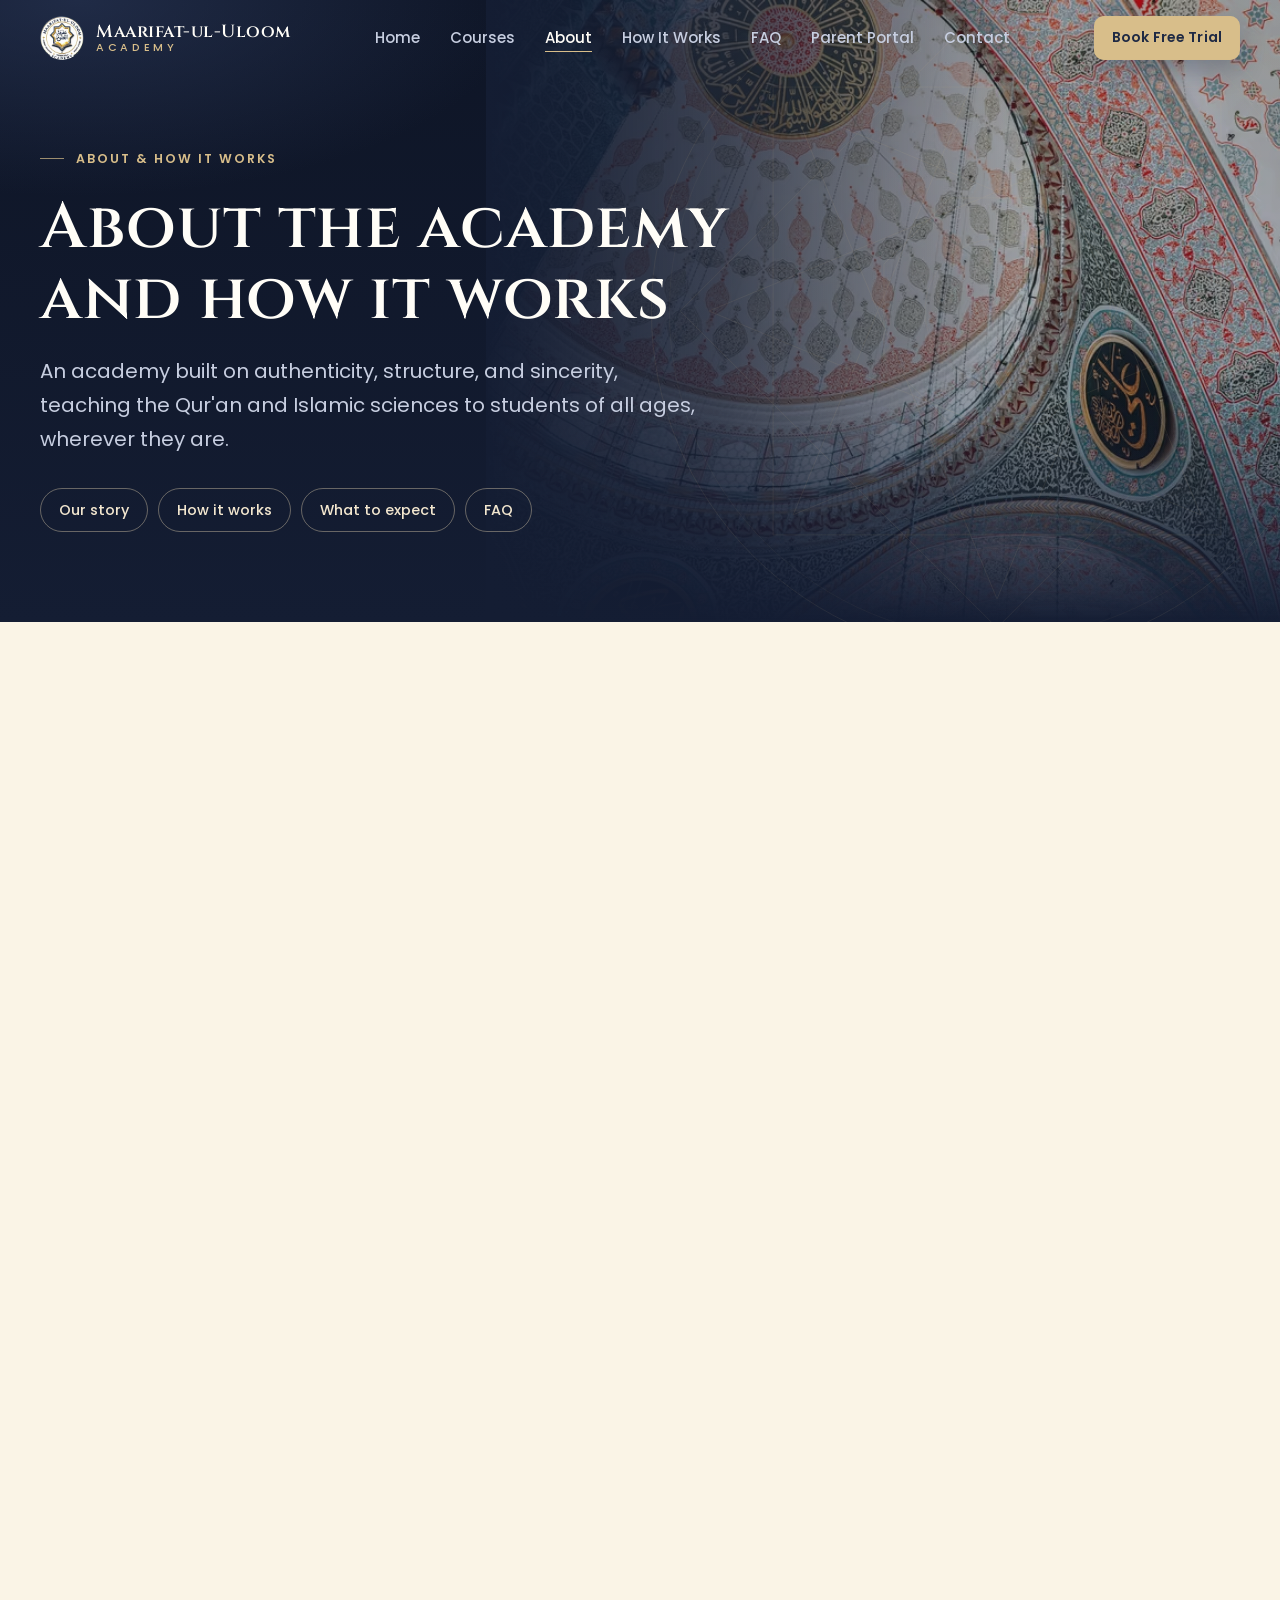
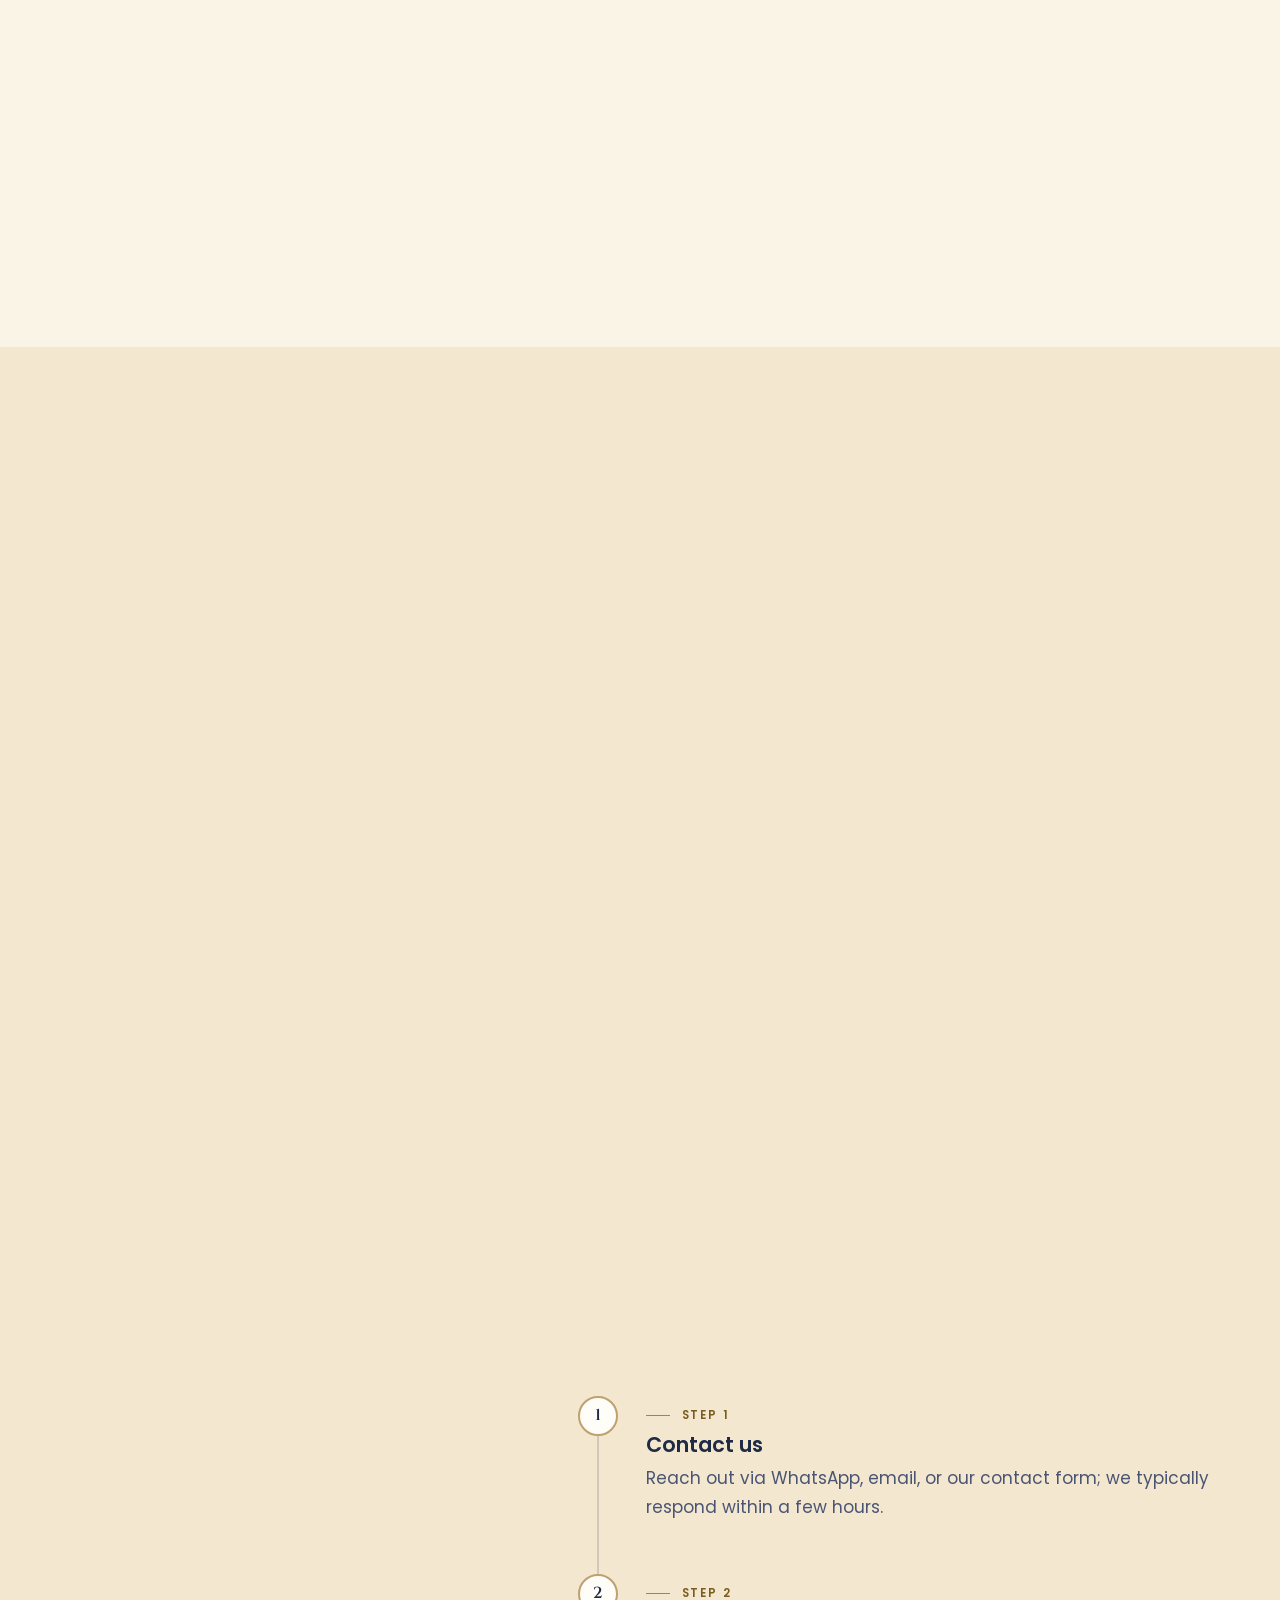
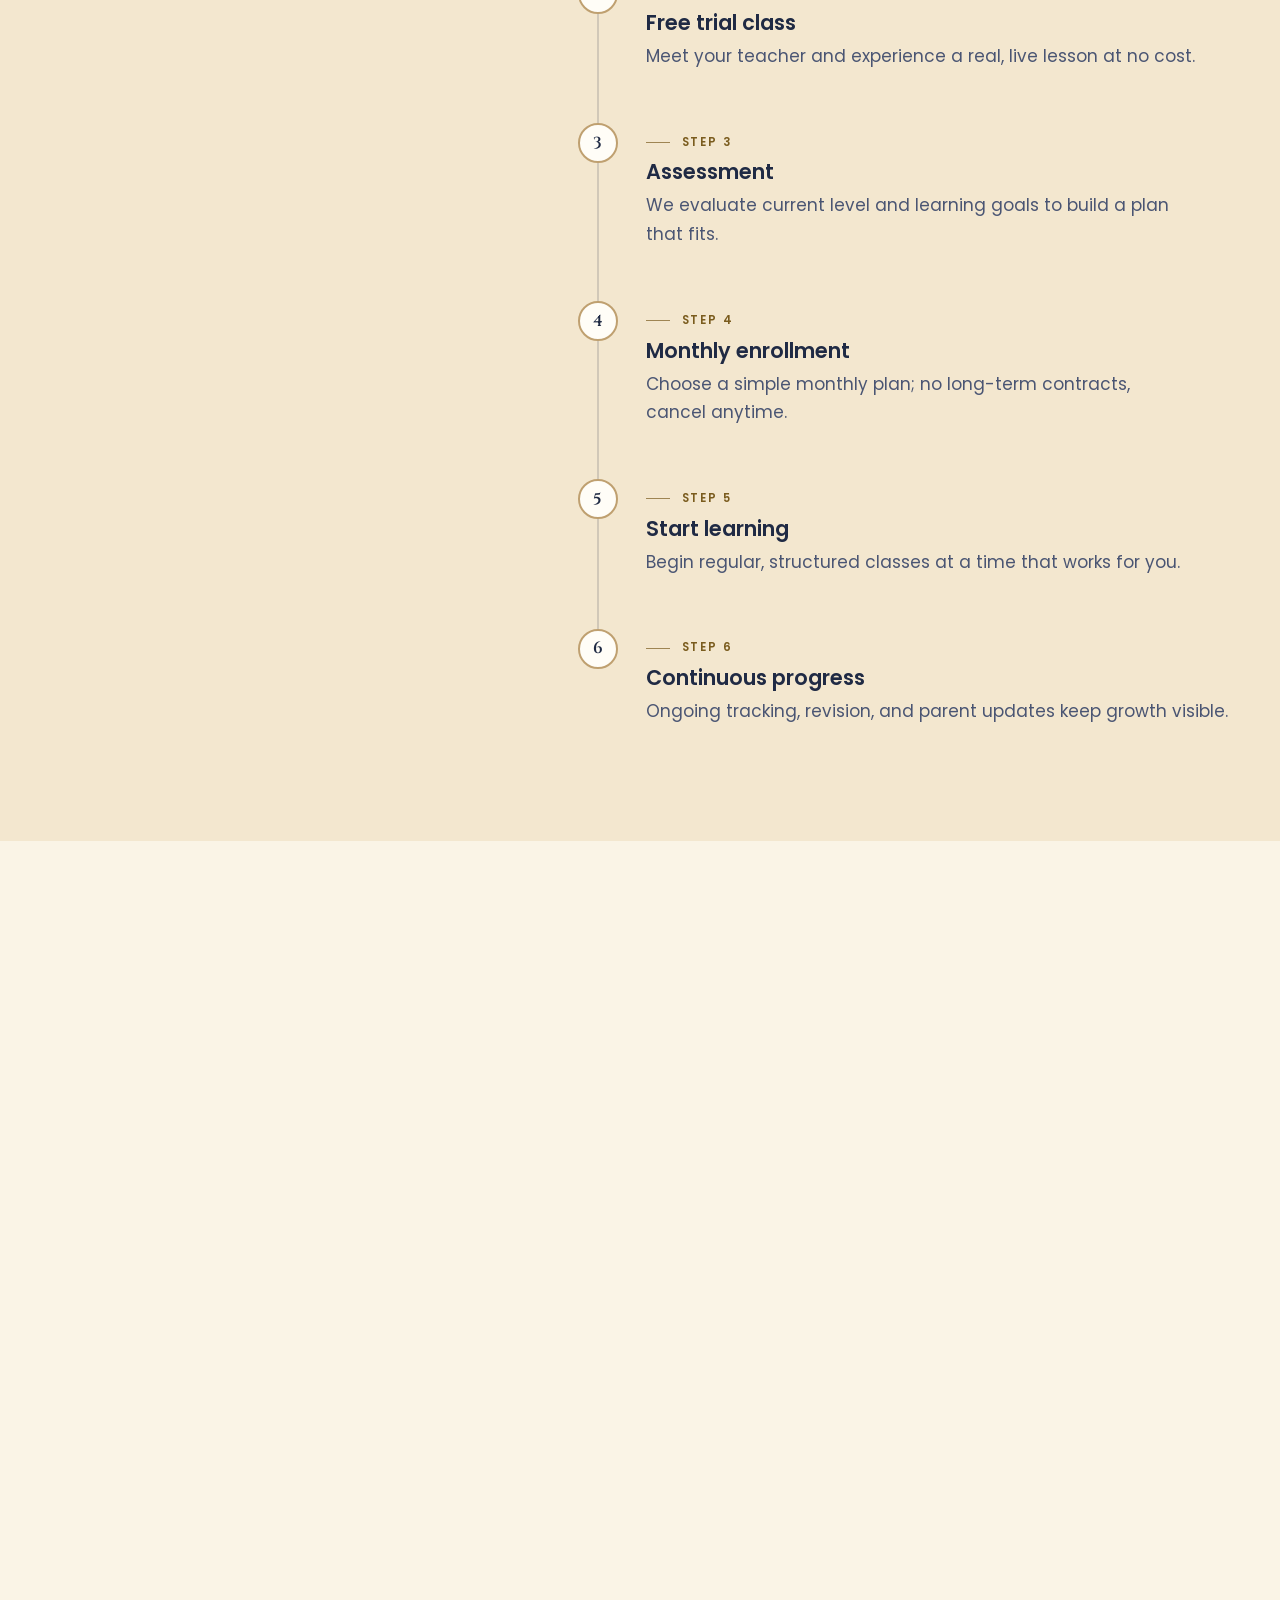
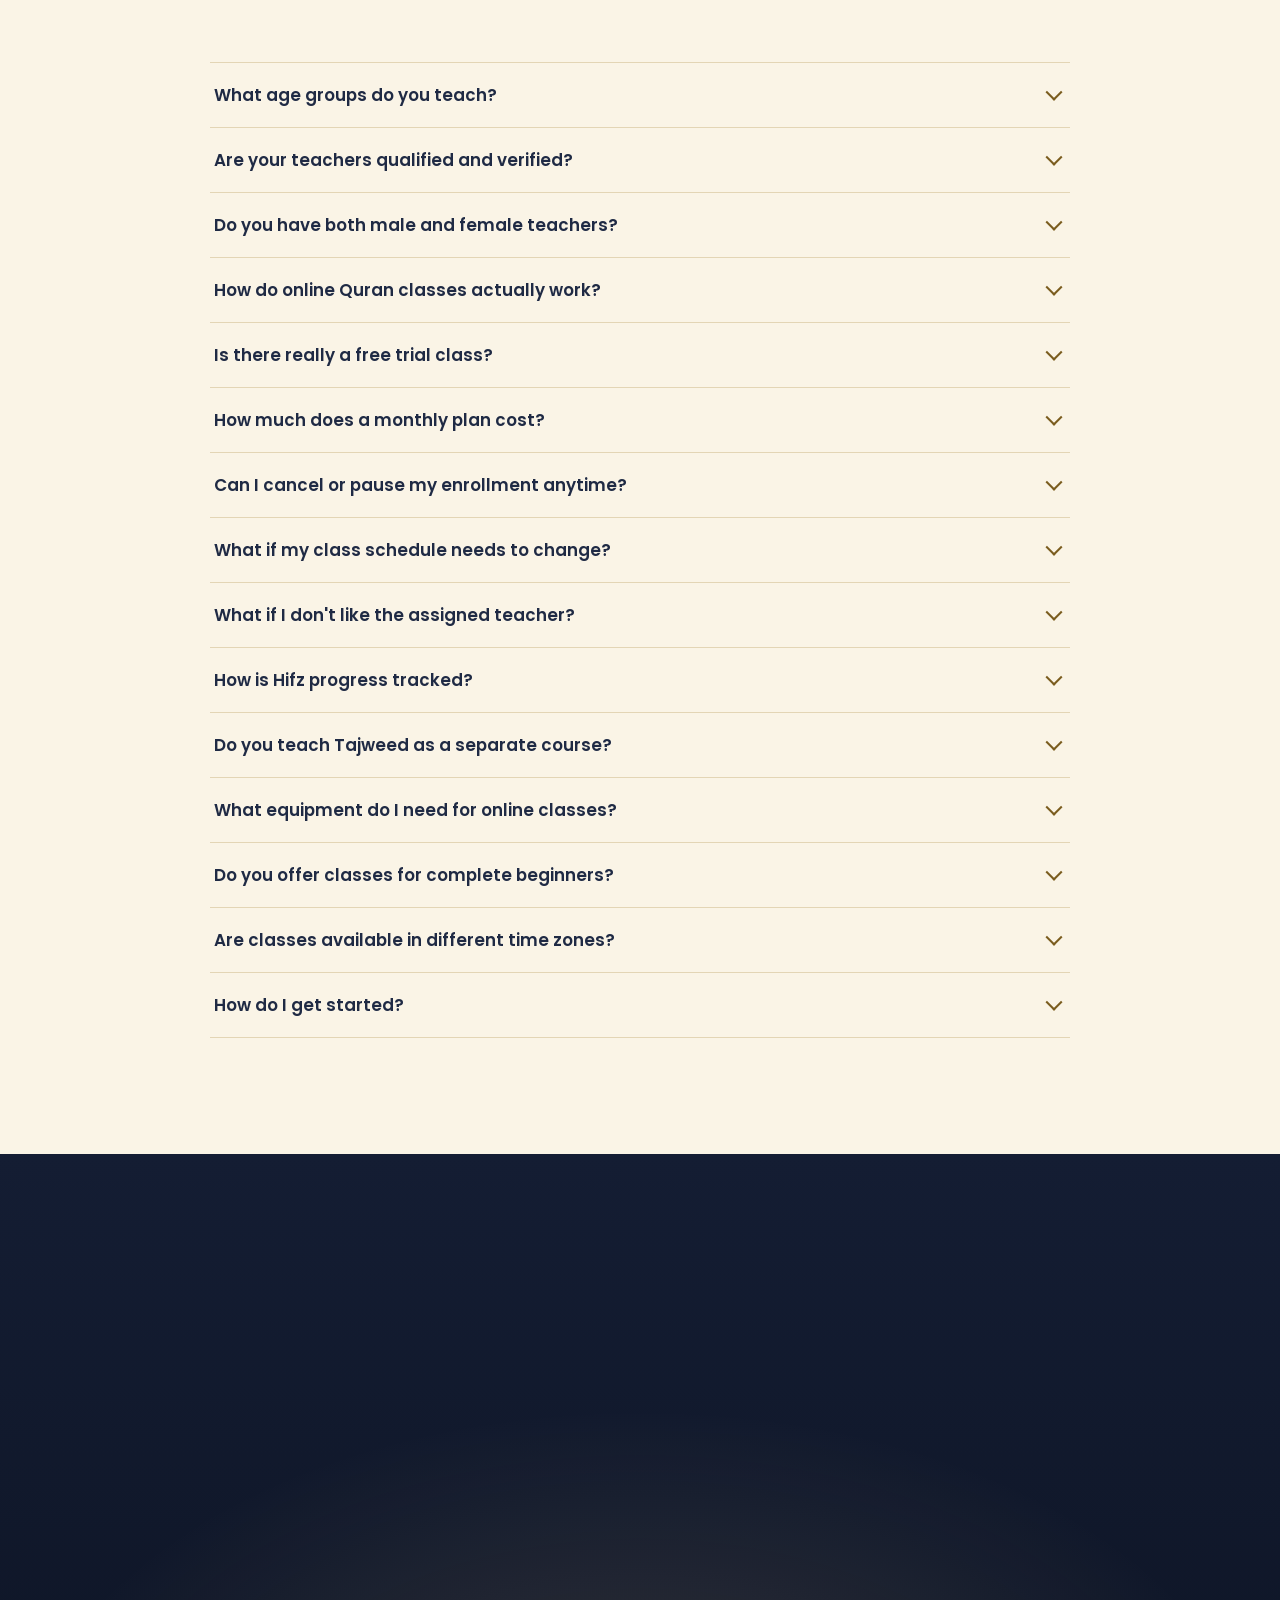
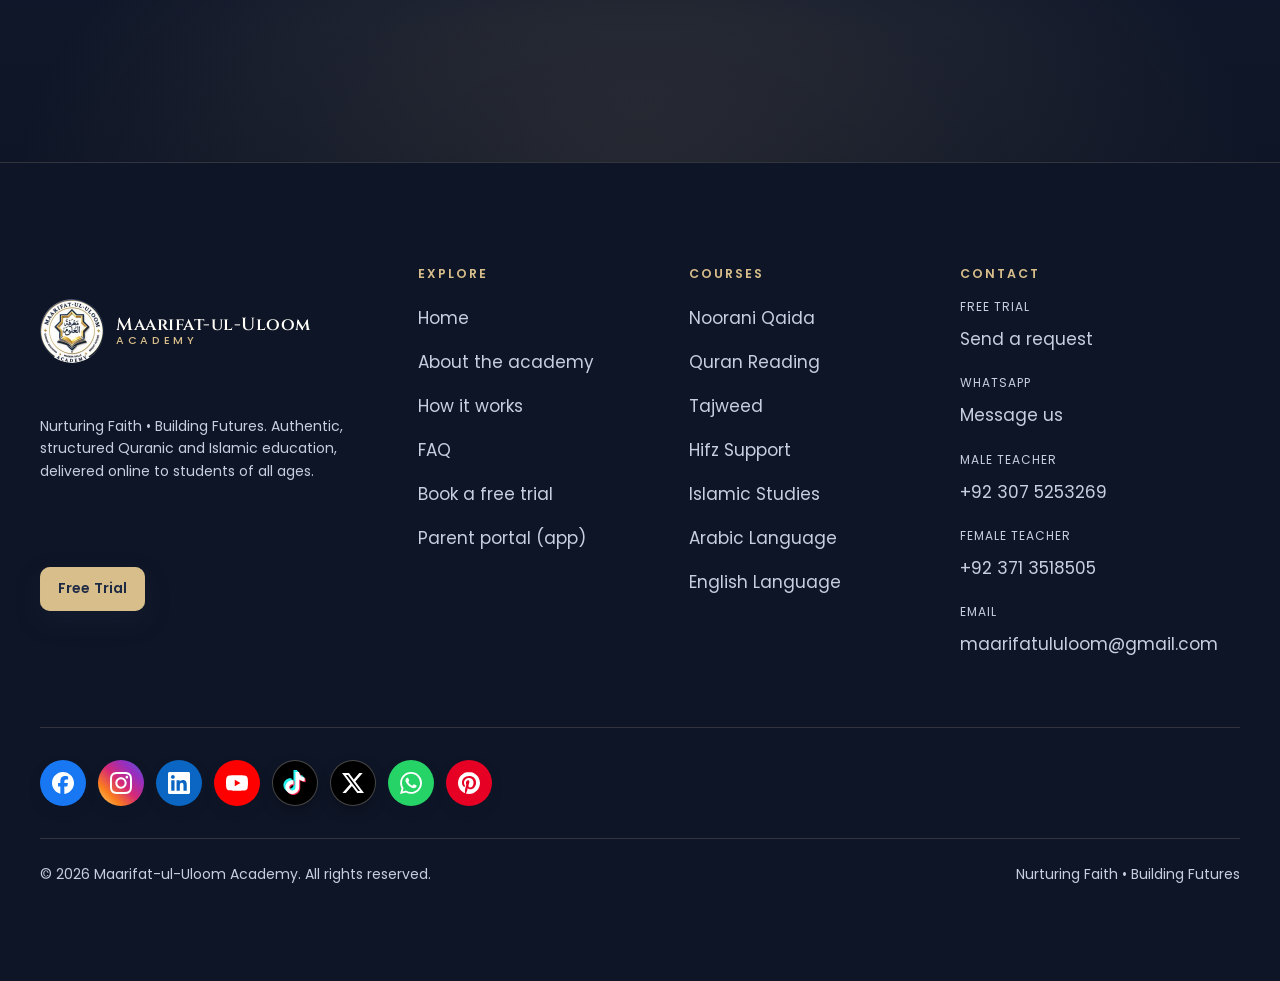
==== about.html @ 1d43006f "Add files via upload" ====
<!DOCTYPE html>
<html lang="en">
<head>
<meta charset="utf-8">
<meta name="viewport" content="width=device-width, initial-scale=1">
<title>About &amp; How It Works | Maarifat-ul-Uloom Academy</title>
<meta name="description" content="Our story, how online classes work at Maarifat-ul-Uloom Academy, the steps from free trial to regular lessons, and answers to common questions.">
<meta name="theme-color" content="#141D33">
<link rel="icon" href="assets/img/brand/favicon-32.png" type="image/png" sizes="32x32">
<link rel="apple-touch-icon" href="assets/img/brand/apple-touch-icon.png">

<meta property="og:type" content="website">
<meta property="og:site_name" content="Maarifat-ul-Uloom Academy">
<meta property="og:title" content="About &amp; How It Works | Maarifat-ul-Uloom Academy">
<meta property="og:description" content="Our story, how online classes work at Maarifat-ul-Uloom Academy, the steps from free trial to regular lessons, and answers to common questions.">
<meta name="twitter:card" content="summary_large_image">
<!-- SEO:START (domain not set. Run: python3 _setup/set-domain.py https://YOUR-DOMAIN  -> fills canonical, og:url, og:image, twitter:image, sitemap.xml, robots.txt. See SEO-SETUP.md) -->
<!-- SEO:END -->

<script>
/* Progressive enhancement: reveal/animation styles are scoped to .js.
   If the page script has not initialised within 3s the class is removed so nothing stays hidden. */
document.documentElement.classList.add('js');
setTimeout(function () {
  var r = document.documentElement;
  if (!r.classList.contains('js-ready')) r.classList.remove('js');
}, 3000);
</script>

<link rel="preload" href="assets/fonts/cinzel-latin-600-normal.woff2" as="font" type="font/woff2" crossorigin>
<link rel="preload" href="assets/fonts/poppins-latin-400-normal.woff2" as="font" type="font/woff2" crossorigin>

<link rel="stylesheet" href="assets/css/tokens.css?v=20260929c">
<link rel="stylesheet" href="assets/css/home.css?v=20260929c">
<link rel="stylesheet" href="assets/css/pages.css?v=20260929c">
</head>
<body>
<svg width="0" height="0" style="position:absolute" aria-hidden="true" focusable="false"><defs><symbol id="rosette" viewBox="-100 -100 200 200" fill="none" stroke="currentColor" stroke-linejoin="round"><circle r="96" vector-effect="non-scaling-stroke"/><circle r="91" vector-effect="non-scaling-stroke" opacity=".55"/><polygon points="0.0,-88.0 88.0,0.0 0.0,88.0 -88.0,0.0" vector-effect="non-scaling-stroke"/><polygon points="62.2,-62.2 62.2,62.2 -62.2,62.2 -62.2,-62.2" vector-effect="non-scaling-stroke"/><polygon points="0.0,-80.0 56.6,56.6 -80.0,0.0 56.6,-56.6 0.0,80.0 -56.6,-56.6 80.0,0.0 -56.6,56.6" vector-effect="non-scaling-stroke"/><polygon points="13.0,-31.4 31.4,-13.0 31.4,13.0 13.0,31.4 -13.0,31.4 -31.4,13.0 -31.4,-13.0 -13.0,-31.4" vector-effect="non-scaling-stroke"/><circle r="20" vector-effect="non-scaling-stroke" opacity=".7"/></symbol><symbol id="i-arrow" viewBox="0 0 24 24" fill="none" stroke="currentColor" stroke-width="2" stroke-linecap="round" stroke-linejoin="round"><path d="M5 12h14M13 6l6 6-6 6"/></symbol><symbol id="i-check" viewBox="0 0 24 24" fill="none" stroke="currentColor" stroke-width="2" stroke-linecap="round" stroke-linejoin="round"><path d="M5 12.5l4.5 4.5L19 7.5"/></symbol><symbol id="i-menu" viewBox="0 0 24 24" fill="none" stroke="currentColor" stroke-width="2" stroke-linecap="round" stroke-linejoin="round"><path d="M3 7h18M3 12h18M3 17h18"/></symbol><symbol id="i-close" viewBox="0 0 24 24" fill="none" stroke="currentColor" stroke-width="2" stroke-linecap="round" stroke-linejoin="round"><path d="M6 6l12 12M18 6L6 18"/></symbol><symbol id="i-prev" viewBox="0 0 24 24" fill="none" stroke="currentColor" stroke-width="2" stroke-linecap="round" stroke-linejoin="round"><path d="M15 18l-6-6 6-6"/></symbol><symbol id="i-next" viewBox="0 0 24 24" fill="none" stroke="currentColor" stroke-width="2" stroke-linecap="round" stroke-linejoin="round"><path d="M9 18l6-6-6-6"/></symbol><symbol id="i-pause" viewBox="0 0 24 24" fill="none" stroke="currentColor" stroke-width="2" stroke-linecap="round" stroke-linejoin="round"><path d="M9 5v14M15 5v14"/></symbol><symbol id="i-play" viewBox="0 0 24 24" fill="none" stroke="currentColor" stroke-width="2" stroke-linecap="round" stroke-linejoin="round"><path d="M7 5l12 7-12 7z"/></symbol><symbol id="i-whatsapp" viewBox="0 0 24 24" fill="currentColor"><path d="M17.472 14.382c-.297-.149-1.758-.867-2.03-.967-.273-.099-.471-.148-.67.15-.197.297-.767.966-.94 1.164-.173.199-.347.223-.644.075-.297-.15-1.255-.463-2.39-1.475-.883-.788-1.48-1.761-1.653-2.059-.173-.297-.018-.458.13-.606.134-.133.298-.347.446-.52.149-.174.198-.298.298-.497.099-.198.05-.371-.025-.52-.075-.149-.669-1.612-.916-2.207-.242-.579-.487-.5-.669-.51-.173-.008-.371-.01-.57-.01-.198 0-.52.074-.792.372-.272.297-1.04 1.016-1.04 2.479 0 1.462 1.065 2.875 1.213 3.074.149.198 2.096 3.2 5.077 4.487.709.306 1.262.489 1.694.625.712.227 1.36.195 1.871.118.571-.085 1.758-.719 2.006-1.413.248-.694.248-1.289.173-1.413-.074-.124-.272-.198-.57-.347m-5.421 7.403h-.004a9.87 9.87 0 01-5.031-1.378l-.361-.214-3.741.982.998-3.648-.235-.374a9.86 9.86 0 01-1.51-5.26c.001-5.45 4.436-9.884 9.888-9.884 2.64 0 5.122 1.03 6.988 2.898a9.825 9.825 0 012.893 6.994c-.003 5.45-4.437 9.884-9.885 9.884m8.413-18.297A11.815 11.815 0 0012.05 0C5.495 0 .16 5.335.157 11.892c0 2.096.547 4.142 1.588 5.945L.057 24l6.305-1.654a11.882 11.882 0 005.683 1.448h.005c6.554 0 11.89-5.335 11.893-11.893a11.821 11.821 0 00-3.48-8.413Z"/></symbol></defs></svg>

<a class="skip-link" href="#main">Skip to main content</a>

<!-- ============================================================
     01 · NAVIGATION
     ============================================================ -->
<header class="site-header theme-dark" data-header>
  <div class="container header__inner">
    <a class="brand" href="/" aria-label="Maarifat-ul-Uloom Academy, home">
      <img class="logo-img cms-logo" src="assets/img/brand/logo-light-128.webp" srcset="assets/img/brand/logo-light-128.webp 128w, assets/img/brand/logo-light-256.webp 256w" sizes="44px" width="44" height="44" alt="">
      <span class="brand__text">
        <span class="brand__name">Maarifat-ul-Uloom</span>
        <span class="brand__sub">Academy</span>
      </span>
    </a>

    <nav class="nav" aria-label="Primary">
      <ul>
        <li><a href="/">Home</a></li>
        <li><a href="courses">Courses</a></li>
        <li><a href="about" aria-current="page">About</a></li>
        <li><a href="about#how-it-works">How It Works</a></li>
        <li><a href="about#faq">FAQ</a></li>
        <li><a href="portal">Parent Portal</a></li>
        <li><a href="contact">Contact</a></li>
      </ul>
    </nav>

    <div class="header__actions">
      <a class="btn btn--primary btn--sm header__cta" href="contact"><span>Book Free Trial</span></a>
      <button class="nav-toggle" type="button" aria-expanded="false" aria-controls="mobile-menu" data-nav-toggle>
        <span class="sr-only" data-nav-toggle-label>Open menu</span>
        <svg class="i-open" width="22" height="22" aria-hidden="true" focusable="false"><use href="#i-menu"/></svg>
        <svg class="i-close" width="22" height="22" aria-hidden="true" focusable="false"><use href="#i-close"/></svg>
      </button>
    </div>
  </div>
</header>

<div class="mobile-menu theme-dark" id="mobile-menu" role="region" aria-label="Site menu" data-mobile-menu hidden>
  <div class="mobile-menu__inner">
    <nav aria-label="Mobile">
      <ul>
        <li><a href="/">Home</a></li>
        <li><a href="courses">Courses</a></li>
        <li><a href="about" aria-current="page">About</a></li>
        <li><a href="about#how-it-works">How It Works</a></li>
        <li><a href="about#faq">FAQ</a></li>
        <li><a href="portal">Parent Portal</a></li>
        <li><a href="contact">Contact</a></li>
      </ul>
    </nav>
    <div class="mobile-menu__cta">
      <a class="btn btn--primary btn--lg" href="contact">Book Free Trial <svg aria-hidden="true" focusable="false"><use href="#i-arrow"/></svg></a>
      <a class="btn btn--whatsapp btn--lg" href="https://wa.me/923075253269" data-contact-href="whatsappMale" data-wa-choose target="_blank" rel="noopener"><svg aria-hidden="true" focusable="false"><use href="#i-whatsapp"/></svg> WhatsApp us</a>
    </div>
  </div>
</div>


<main id="main" tabindex="-1">
<section class="page-hero page-hero--photo theme-dark" data-sp aria-labelledby="page-title">
  <div class="page-hero__photo" aria-hidden="true"><picture><source type="image/avif" sizes="(min-width: 1024px) 60vw, 100vw" srcset="assets/img/courses/hero-about-900.avif 900w, assets/img/courses/hero-about-1400.avif 1400w, assets/img/courses/hero-about-2000.avif 2000w"><source type="image/webp" sizes="(min-width: 1024px) 60vw, 100vw" srcset="assets/img/courses/hero-about-900.webp 900w, assets/img/courses/hero-about-1400.webp 1400w, assets/img/courses/hero-about-2000.webp 2000w"><img src="assets/img/courses/hero-about-1400.webp" width="1400" height="875" fetchpriority="high" decoding="async" alt=""></picture></div>
  <div class="page-hero__geo" aria-hidden="true"><svg viewBox="0 0 200 200" stroke-width="1" color="#D8BE8A" aria-hidden="true" focusable="false"><use href="#rosette"/></svg></div>
  <div class="container page-hero__inner">
    <p class="label">About &amp; how it works</p>
    <h1 id="page-title">About the academy and how it works</h1>
    <p class="lead">An academy built on authenticity, structure, and sincerity, teaching the Qur'an and Islamic sciences to students of all ages, wherever they are.</p>
    <nav class="jump" aria-label="On this page">
      <a href="#about-story">Our story</a><a href="#how-it-works">How it works</a><a href="#expect">What to expect</a><a href="#faq">FAQ</a>
    </nav>
  </div>
</section>

<!-- A · STORY -->
<section class="section" id="about-story" aria-labelledby="story-title">
  <div class="container story">
    <div class="story__art reveal">
      <figure class="story__frame reveal--mask">
        <picture>
        <source type="image/avif" sizes="(min-width: 900px) 420px, min(86vw, 420px)" srcset="assets/img/visual/why-study-480.avif 480w, assets/img/visual/why-study-800.avif 800w, assets/img/visual/why-study-1000.avif 1000w">
        <source type="image/webp" sizes="(min-width: 900px) 420px, min(86vw, 420px)" srcset="assets/img/visual/why-study-480.webp 480w, assets/img/visual/why-study-800.webp 800w, assets/img/visual/why-study-1000.webp 1000w">
        <img src="assets/img/visual/why-study-800.webp" width="800" height="1000" loading="lazy" decoding="async" alt="An open Qur&#x27;an showing two pages of Arabic text, softly lit on dark cloth">
      </picture>
      </figure>
    </div>
    <div class="story__body">
      <header class="section-head reveal" style="margin-bottom:24px">
        <p class="label">Our story</p>
        <h2 id="story-title">An academy built around trust, structure and sincerity</h2>
      </header>
      <blockquote class="story__quote reveal" style="--i:1"><p data-sync="about.founding">Maarifat-ul-Uloom Academy was founded on a simple belief: that every Muslim, regardless of age or location, deserves access to authentic, well-taught Quranic education, delivered with warmth, structure, and sincerity.</p></blockquote>
      <div class="mv reveal" style="--i:2">
        <div><h3>Mission</h3><p data-sync="about.mission">To provide authentic, structured Quranic and Islamic education to students of all ages, delivered online with the same care and accountability as an in-person madrasah.</p></div>
        <div><h3>Vision</h3><p data-sync="about.vision">To become the world's most trusted online academy for Quranic learning, and, in time, a bridge between timeless Islamic knowledge and modern skills.</p></div>
      </div>
    </div>
  </div>
</section>

<!-- B · TEACHING PHILOSOPHY (the four core values, unchanged) -->
<section class="section section--tight" style="padding-top:0" aria-labelledby="values-title">
  <div class="container">
    <header class="section-head reveal">
      <p class="label">Our approach</p>
      <h2 id="values-title">What guides our teaching</h2>
    </header>
    <ol class="principles">
      <li class="reveal"><h3>Authenticity in teaching</h3></li>
      <li class="reveal" style="--i:1"><h3>Sincerity in intention</h3></li>
      <li class="reveal" style="--i:2"><h3>Respect for every learner's pace</h3></li>
      <li class="reveal" style="--i:3"><h3>Accountability to parents and students alike</h3></li>
    </ol>
  </div>
</section>

<!-- C · WHAT MAKES THE EXPERIENCE DIFFERENT -->
<section class="section" style="background:var(--bg-alt)" aria-labelledby="diff-title">
  <div class="container">
    <header class="section-head reveal">
      <p class="label">Why families choose us</p>
      <h2 id="diff-title">What makes the learning experience different</h2>
    </header>
    <ol class="benefits benefits--two">
      <li class="benefit reveal" style="--i:1"><span class="benefit__num" aria-hidden="true">01</span><div><h3>Worldwide online classes</h3><p>Available from any country, any time zone.</p></div></li>
      <li class="benefit reveal" style="--i:0"><span class="benefit__num" aria-hidden="true">02</span><div><h3>Affordable monthly fee</h3><p>Simple, transparent pricing with no hidden charges.</p></div></li>
      <li class="benefit reveal" style="--i:1"><span class="benefit__num" aria-hidden="true">03</span><div><h3>Qualified, certified teachers</h3><p>Every teacher is vetted for qualifications and teaching ability.</p></div></li>
      <li class="benefit reveal" style="--i:0"><span class="benefit__num" aria-hidden="true">04</span><div><h3>Male &amp; female teachers</h3><p>Choose the teacher your family feels most comfortable with.</p></div></li>
      <li class="benefit reveal" style="--i:1"><span class="benefit__num" aria-hidden="true">05</span><div><h3>Free trial class</h3><p>Experience a real lesson with no cost or commitment.</p></div></li>
      <li class="benefit reveal" style="--i:0"><span class="benefit__num" aria-hidden="true">06</span><div><h3>Flexible timings</h3><p>Classes scheduled around your routine and location.</p></div></li>
      <li class="benefit reveal" style="--i:1"><span class="benefit__num" aria-hidden="true">07</span><div><h3>Monthly plans</h3><p>No long-term lock-in: pause or cancel anytime.</p></div></li>
      <li class="benefit reveal" style="--i:0"><span class="benefit__num" aria-hidden="true">08</span><div><h3>Regular progress reports</h3><p>Parents stay informed every step of the way.</p></div></li>
    </ol>
  </div>
</section>

<!-- D · HOW ONLINE CLASSES WORK + F · CLASS JOURNEY -->
<section class="how about-how section" id="how-it-works" aria-labelledby="how-title">
  <div class="container how__grid">
    <header class="section-head how__head reveal">
      <p class="label">How it works</p>
      <h2 id="how-title">Six simple steps from hello to steady progress</h2>
      <p class="lead">You can start with a free trial and decide afterwards. Nothing to sign first.</p>
      <p><a class="btn btn--primary" href="contact">Book Free Trial <svg aria-hidden="true" focusable="false"><use href="#i-arrow"/></svg></a></p>
    </header>
    <ol class="steps" data-steps>
      <li class="step"><span class="step__node" aria-hidden="true">1</span>
        <div class="step__body"><p class="label">Step 1</p><h3>Contact us</h3><p>Reach out via WhatsApp, email, or our contact form; we typically respond within a few hours.</p></div></li>
      <li class="step"><span class="step__node" aria-hidden="true">2</span>
        <div class="step__body"><p class="label">Step 2</p><h3>Free trial class</h3><p>Meet your teacher and experience a real, live lesson at no cost.</p></div></li>
      <li class="step"><span class="step__node" aria-hidden="true">3</span>
        <div class="step__body"><p class="label">Step 3</p><h3>Assessment</h3><p>We evaluate current level and learning goals to build a plan that fits.</p></div></li>
      <li class="step"><span class="step__node" aria-hidden="true">4</span>
        <div class="step__body"><p class="label">Step 4</p><h3>Monthly enrollment</h3><p>Choose a simple monthly plan; no long-term contracts, cancel anytime.</p></div></li>
      <li class="step"><span class="step__node" aria-hidden="true">5</span>
        <div class="step__body"><p class="label">Step 5</p><h3>Start learning</h3><p>Begin regular, structured classes at a time that works for you.</p></div></li>
      <li class="step"><span class="step__node" aria-hidden="true">6</span>
        <div class="step__body"><p class="label">Step 6</p><h3>Continuous progress</h3><p>Ongoing tracking, revision, and parent updates keep growth visible.</p></div></li>
    </ol>
  </div>
</section>

<!-- G · WHAT TO EXPECT -->
<section class="section" id="expect" aria-labelledby="expect-title">
  <div class="container">
    <header class="section-head reveal">
      <p class="label">Students &amp; parents</p>
      <h2 id="expect-title">What to expect from your classes</h2>
    </header>
    <div class="expect">
      <div class="reveal" style="--i:0"><h3>Live, one-to-one lessons</h3><p>Classes take place live, one-to-one, through video call at your scheduled time, with your teacher correcting pronunciation in real time.</p></div>
      <div class="reveal" style="--i:1"><h3>What you need</h3><p>Just a stable internet connection and a device with a camera and microphone.</p></div>
      <div class="reveal" style="--i:0"><h3>Schedules that fit</h3><p>We teach across many countries and schedule classes at realistic times for your location. To change a time, reach out in advance and we'll find a slot that fits.</p></div>
      <div class="reveal" style="--i:1"><h3>Your teacher, your comfort</h3><p>Male and female teachers are available. If you don't like the assigned teacher, let us know and we'll happily arrange a switch.</p></div>
      <div class="reveal" style="--i:0"><h3>Progress you can see</h3><p>Parents receive regular progress reports. In Hifz, progress is tracked through a structured revision cycle with regular assessments.</p></div>
      <div class="reveal" style="--i:1"><h3>Flexible monthly plans</h3><p>There is no long-term lock-in: pause or cancel anytime.</p></div>
    </div>
    <div class="fee-note reveal">
      <h3>Simple, transparent pricing</h3>
      <p data-sync="howItWorks.pricingText">We offer a simple, transparent monthly fee with no hidden charges or long-term contracts. Exact pricing depends on the course and class frequency: your teacher will walk you through it after your free trial class.</p>
    </div>
  </div>
</section>

<!-- E · TEACHERS / LEARNING SUPPORT (text-based; no teacher photos, names or qualifications until the academy approves them) -->
<section class="section" style="background:var(--bg-alt)" aria-labelledby="support-title">
  <div class="container support">
    <header class="section-head reveal" style="margin-bottom:0">
      <p class="label">Our teachers</p>
      <h2 id="support-title">Learn with dedicated teachers through structured online sessions</h2>
    </header>
    <ul class="trustlist">
        <li class="reveal" style="--i:0">
          <span class="trustlist__mark" aria-hidden="true"><svg viewBox="0 0 24 24" fill="none" stroke="currentColor" stroke-width="1.7" stroke-linecap="round" stroke-linejoin="round" focusable="false"><path d="M12 3l7 3v5.5c0 4.3-2.9 8.1-7 9.5-4.1-1.4-7-5.2-7-9.5V6z"/><path d="M8.8 12.2l2.2 2.2 4.3-4.6"/></svg></span>
          <h3>Vetted for knowledge and teaching</h3><p>Every teacher undergoes a structured vetting process evaluating both Quranic qualifications and teaching ability.</p>
        </li>
        <li class="reveal" style="--i:1">
          <span class="trustlist__mark" aria-hidden="true"><svg viewBox="0 0 24 24" fill="none" stroke="currentColor" stroke-width="1.7" stroke-linecap="round" stroke-linejoin="round" focusable="false"><circle cx="8.5" cy="8" r="3"/><circle cx="16" cy="9" r="2.5"/><path d="M3 19.5c.4-3.2 2.7-5.5 5.5-5.5s5.1 2.3 5.5 5.5"/><path d="M14.2 14.3c.6-.2 1.2-.3 1.8-.3 2.4 0 4.3 2 4.7 4.8"/></svg></span>
          <h3>Male and female teachers</h3><p>So every student and family can choose an instructor they feel most comfortable with.</p>
        </li>
        <li class="reveal" style="--i:2">
          <span class="trustlist__mark" aria-hidden="true"><svg viewBox="0 0 24 24" fill="none" stroke="currentColor" stroke-width="1.7" stroke-linecap="round" stroke-linejoin="round" focusable="false"><path d="M12 20s-7.5-4.4-7.5-10A4.5 4.5 0 0 1 12 7.2 4.5 4.5 0 0 1 19.5 10c0 5.6-7.5 10-7.5 10z"/></svg></span>
          <h3>Support along the way</h3><p>If you don't like the assigned teacher, let us know and we'll happily arrange a switch. Parents receive regular progress reports.</p>
        </li>
    </ul>
  </div>
</section>

<!-- H · FAQ -->
<section class="section" id="faq" aria-labelledby="faq-title">
  <div class="container">
    <header class="section-head section-head--center reveal">
      <p class="label">Frequently asked questions</p>
      <h2 id="faq-title">Questions? We've got answers</h2>
      <p class="lead">Everything you need to know about classes, teachers, pricing, and getting started.</p>
    </header>
    <div class="faq" data-faq-list>
      <details><summary>What age groups do you teach?</summary><div class="faq__a"><p>We welcome students of all ages, from young children just starting Noorani Qaida, to teenagers and adults learning to read, understand, or memorize the Qur'an for the first time.</p></div></details>
      <details><summary>Are your teachers qualified and verified?</summary><div class="faq__a"><p>Yes, every teacher undergoes a structured vetting process evaluating both Quranic qualifications and teaching ability.</p></div></details>
      <details><summary>Do you have both male and female teachers?</summary><div class="faq__a"><p>Yes, so every student and family can choose an instructor they feel most comfortable with.</p></div></details>
      <details><summary>How do online Quran classes actually work?</summary><div class="faq__a"><p>Classes take place live, one-to-one, through video call at your scheduled time, with your teacher correcting pronunciation in real time.</p></div></details>
      <details><summary>Is there really a free trial class?</summary><div class="faq__a"><p>Yes, genuinely free with no obligation; you complete one full live lesson and decide afterward.</p></div></details>
      <details><summary>How much does a monthly plan cost?</summary><div class="faq__a"><p>A simple, transparent monthly fee with no hidden charges or long-term contracts; exact pricing depends on the course and class frequency.</p></div></details>
      <details><summary>Can I cancel or pause my enrollment anytime?</summary><div class="faq__a"><p>Yes, our monthly plans are flexible with no long-term lock-in.</p></div></details>
      <details><summary>What if my class schedule needs to change?</summary><div class="faq__a"><p>Reach out to reschedule in advance and we'll find a slot that fits.</p></div></details>
      <details><summary>What if I don't like the assigned teacher?</summary><div class="faq__a"><p>Let us know and we'll happily arrange a switch.</p></div></details>
      <details><summary>How is Hifz progress tracked?</summary><div class="faq__a"><p>Through a structured revision cycle with regular assessments of new memorization and retention.</p></div></details>
      <details><summary>Do you teach Tajweed as a separate course?</summary><div class="faq__a"><p>Yes, and its principles are also woven into our Quran Reading and Hifz courses.</p></div></details>
      <details><summary>What equipment do I need for online classes?</summary><div class="faq__a"><p>Just a stable internet connection and a device with a camera and microphone.</p></div></details>
      <details><summary>Do you offer classes for complete beginners?</summary><div class="faq__a"><p>Absolutely, our Noorani Qaida course is designed for absolute beginners.</p></div></details>
      <details><summary>Are classes available in different time zones?</summary><div class="faq__a"><p>Yes, we teach across many countries and schedule classes at realistic times for your location.</p></div></details>
      <details><summary>How do I get started?</summary><div class="faq__a"><p>Reach out via WhatsApp, email, or our contact form, and we'll schedule your free trial class.</p></div></details>
    </div>
  </div>
</section>

<section class="cta theme-dark cta--nophoto" data-hide-sticky aria-labelledby="cta-title">
  <div class="cta__geo reveal-geo" aria-hidden="true"><svg viewBox="0 0 200 200" stroke-width="1" color="#D8BE8A" aria-hidden="true" focusable="false"><use href="#rosette"/></svg></div>
  <div class="container cta__inner">
    <p class="label reveal">Begin today</p>
    <h2 id="cta-title" class="reveal" style="--i:1">Ready to see what sets our teaching apart?</h2>
    <p class="lead reveal" style="--i:2">Book a free trial class, at no cost and with no obligation, and experience the structure and care behind every lesson.</p>
    <div class="cta__actions reveal" style="--i:3">
      <a class="btn btn--primary btn--lg" href="contact">Free Trial <svg aria-hidden="true" focusable="false"><use href="#i-arrow"/></svg></a>
      <a class="btn btn--whatsapp btn--lg" href="https://wa.me/923075253269" data-contact-href="whatsappMale" data-wa-choose target="_blank" rel="noopener"><svg aria-hidden="true" focusable="false"><use href="#i-whatsapp"/></svg> Chat on WhatsApp<span class="sr-only"> (opens in a new tab)</span></a>
    </div>
  </div>
</section>
</main>

<!-- ============================================================
     FOOTER (shared by all four public pages)
     ============================================================ -->
<footer class="footer theme-dark" data-hide-sticky>
  <div class="container">
    <div class="footer__grid">
      <div class="footer__brand">
        <a class="brand" href="/" aria-label="Maarifat-ul-Uloom Academy, home">
          <img class="logo-img logo-img--lg cms-logo" src="assets/img/brand/logo-light-128.webp" srcset="assets/img/brand/logo-light-128.webp 128w, assets/img/brand/logo-light-256.webp 256w, assets/img/brand/logo-light-512.webp 512w" sizes="64px" width="64" height="64" alt="" loading="lazy">
          <span class="brand__text">
            <span class="brand__name">Maarifat-ul-Uloom</span>
            <span class="brand__sub">Academy</span>
          </span>
        </a>
        <p class="small">Nurturing Faith &bull; Building Futures. Authentic, structured Quranic and Islamic education, delivered online to students of all ages.</p>
        <p><a class="btn btn--primary btn--sm" href="contact">Free Trial</a></p>
      </div>

      <nav class="footer__col" aria-label="Explore">
        <h3 class="footer__h">Explore</h3>
        <ul>
          <li><a href="/">Home</a></li>
          <li><a href="about">About the academy</a></li>
          <li><a href="about#how-it-works">How it works</a></li>
          <li><a href="about#faq">FAQ</a></li>
          <li><a href="contact">Book a free trial</a></li>
          <li><a href="portal">Parent portal (app)</a></li>
        </ul>
      </nav>

      <nav class="footer__col" aria-label="Courses">
        <h3 class="footer__h">Courses</h3>
        <ul>
          <li><a href="courses#noorani-qaida">Noorani Qaida</a></li>
          <li><a href="courses#quran-reading">Quran Reading</a></li>
          <li><a href="courses#tajweed">Tajweed</a></li>
          <li><a href="courses#hifz-support">Hifz Support</a></li>
          <li><a href="courses#islamic-studies">Islamic Studies</a></li>
          <li><a href="courses#arabic-language">Arabic Language</a></li>
          <li><a href="courses#english-language">English Language</a></li>
        </ul>
      </nav>

      <div class="footer__col">
        <h3 class="footer__h">Contact</h3>
        <ul class="footer__contact">
          <li><span class="footer__k">Free trial</span><a href="contact">Send a request</a></li>
          <li><span class="footer__k">WhatsApp</span><a href="https://wa.me/923075253269" data-contact-href="whatsappMale" data-wa-choose target="_blank" rel="noopener">Message us<span class="sr-only"> (opens in a new tab)</span></a></li>
          <li><span class="footer__k">Male teacher</span><a href="tel:+923075253269" data-contact-href="phoneMale" data-contact-value="phoneMale">+92 307 5253269</a></li>
          <li><span class="footer__k">Female teacher</span><a href="tel:+923713518505" data-contact-href="phoneFemale" data-contact-value="phoneFemale">+92 371 3518505</a></li>
          <li><span class="footer__k">Email</span><a href="mailto:maarifatululoom@gmail.com" data-contact-href="email" data-contact-value="email">maarifatululoom@gmail.com</a></li>
        </ul>
      </div>
    </div>

    <div class="footer__social" role="group" aria-label="Follow us on social media">
      <a class="social-btn" data-social="facebook" href="https://facebook.com/profile.php?id=61591790594650" aria-label="Facebook" target="_blank" rel="noopener"><svg viewBox="0 0 24 24" fill="currentColor" aria-hidden="true" focusable="false"><path d="M9.101 23.691v-7.98H6.627v-3.667h2.474v-1.58c0-4.085 1.848-5.978 5.858-5.978.401 0 .955.042 1.468.103a8.68 8.68 0 0 1 1.141.195v3.325a8.623 8.623 0 0 0-.653-.036 26.805 26.805 0 0 0-.733-.009c-.707 0-1.259.096-1.675.309a1.686 1.686 0 0 0-.679.622c-.258.42-.374.995-.374 1.752v1.297h3.919l-.386 2.103-.287 1.564h-3.246v8.245C19.396 23.238 24 18.179 24 12.044c0-6.627-5.373-12-12-12s-12 5.373-12 12c0 5.628 3.874 10.35 9.101 11.647Z"/></svg></a>
      <a class="social-btn" data-social="instagram" href="https://instagram.com/maarifat_ul_uloom_academy" aria-label="Instagram" target="_blank" rel="noopener"><svg viewBox="0 0 24 24" fill="currentColor" aria-hidden="true" focusable="false"><path d="M12 0C8.74 0 8.333.015 7.053.072 5.775.132 4.905.333 4.14.63c-.789.306-1.459.717-2.126 1.384S.935 3.35.63 4.14C.333 4.905.131 5.775.072 7.053.012 8.333 0 8.74 0 12s.015 3.667.072 4.947c.06 1.277.261 2.148.558 2.913.306.788.717 1.459 1.384 2.126.667.666 1.336 1.079 2.126 1.384.766.296 1.636.499 2.913.558C8.333 23.988 8.74 24 12 24s3.667-.015 4.947-.072c1.277-.06 2.148-.262 2.913-.558.788-.306 1.459-.718 2.126-1.384.666-.667 1.079-1.335 1.384-2.126.296-.765.499-1.636.558-2.913.06-1.28.072-1.687.072-4.947s-.015-3.667-.072-4.947c-.06-1.277-.262-2.149-.558-2.913-.306-.789-.718-1.459-1.384-2.126C21.319 1.347 20.651.935 19.86.63c-.765-.297-1.636-.499-2.913-.558C15.667.012 15.26 0 12 0zm0 2.16c3.203 0 3.585.016 4.85.071 1.17.055 1.805.249 2.227.415.562.217.96.477 1.382.896.419.42.679.819.896 1.381.164.422.36 1.057.413 2.227.057 1.266.07 1.646.07 4.85s-.015 3.585-.074 4.85c-.061 1.17-.256 1.805-.421 2.227-.224.562-.479.96-.899 1.382-.419.419-.824.679-1.38.896-.42.164-1.065.36-2.235.413-1.274.057-1.649.07-4.859.07-3.211 0-3.586-.015-4.859-.074-1.171-.061-1.816-.256-2.236-.421-.569-.224-.96-.479-1.379-.899-.421-.419-.69-.824-.9-1.38-.165-.42-.359-1.065-.42-2.235-.045-1.26-.061-1.649-.061-4.844 0-3.196.016-3.586.061-4.861.061-1.17.255-1.814.42-2.234.21-.57.479-.96.9-1.381.419-.419.81-.689 1.379-.898.42-.166 1.051-.361 2.221-.421 1.275-.045 1.65-.06 4.859-.06l.045.03zm0 3.678c-3.405 0-6.162 2.76-6.162 6.162 0 3.405 2.76 6.162 6.162 6.162 3.405 0 6.162-2.76 6.162-6.162 0-3.405-2.76-6.162-6.162-6.162zM12 16c-2.21 0-4-1.79-4-4s1.79-4 4-4 4 1.79 4 4-1.79 4-4 4zm7.846-10.405c0 .795-.646 1.44-1.44 1.44-.795 0-1.44-.646-1.44-1.44 0-.794.646-1.439 1.44-1.439.793-.001 1.44.645 1.44 1.439z"/></svg></a>
      <a class="social-btn" data-social="linkedin" href="https://linkedin.com/company/maarifat-ul-uloom-academy" aria-label="LinkedIn" target="_blank" rel="noopener"><svg viewBox="0 0 24 24" fill="currentColor" aria-hidden="true" focusable="false"><path d="M20.447 20.452h-3.554v-5.569c0-1.328-.027-3.037-1.852-3.037-1.853 0-2.136 1.445-2.136 2.939v5.667H9.351V9h3.414v1.561h.046c.477-.9 1.637-1.85 3.37-1.85 3.601 0 4.267 2.37 4.267 5.455v6.286zM5.337 7.433c-1.144 0-2.063-.926-2.063-2.065 0-1.138.92-2.063 2.063-2.063 1.14 0 2.064.925 2.064 2.063 0 1.139-.925 2.065-2.064 2.065zm1.782 13.019H3.555V9h3.564v11.452zM22.225 0H1.771C.792 0 0 .774 0 1.729v20.542C0 23.227.792 24 1.771 24h20.451C23.2 24 24 23.227 24 22.271V1.729C24 .774 23.2 0 22.222 0h.003z"/></svg></a>
      <a class="social-btn" data-social="youtube" href="https://youtube.com/@MaarifatUlUloomAcademy" aria-label="YouTube" target="_blank" rel="noopener"><svg viewBox="0 0 24 24" fill="currentColor" aria-hidden="true" focusable="false"><path d="M23.498 6.186a3.016 3.016 0 0 0-2.122-2.136C19.505 3.545 12 3.545 12 3.545s-7.505 0-9.377.505A3.017 3.017 0 0 0 .502 6.186C0 8.07 0 12 0 12s0 3.93.502 5.814a3.016 3.016 0 0 0 2.122 2.136c1.871.505 9.376.505 9.376.505s7.505 0 9.377-.505a3.015 3.015 0 0 0 2.122-2.136C24 15.93 24 12 24 12s0-3.93-.502-5.814zM9.545 15.568V8.432L15.818 12l-6.273 3.568z"/></svg></a>
      <a class="social-btn" data-social="tiktok" href="https://tiktok.com/@maarifatululoomac" aria-label="TikTok" target="_blank" rel="noopener"><svg viewBox="0 0 24 24" fill="currentColor" aria-hidden="true" focusable="false"><path d="M12.525.02c1.31-.02 2.61-.01 3.91-.02.08 1.53.63 3.09 1.75 4.17 1.12 1.11 2.7 1.62 4.24 1.79v4.03c-1.44-.05-2.89-.35-4.2-.97-.57-.26-1.1-.59-1.62-.93-.01 2.92.01 5.84-.02 8.75-.08 1.4-.54 2.79-1.35 3.94-1.31 1.92-3.58 3.17-5.91 3.21-1.43.08-2.86-.31-4.08-1.03-2.02-1.19-3.44-3.37-3.65-5.71-.02-.5-.03-1-.01-1.49.18-1.9 1.12-3.72 2.58-4.96 1.66-1.44 3.98-2.13 6.15-1.72.02 1.48-.04 2.96-.04 4.44-.99-.32-2.15-.23-3.02.37-.63.41-1.11 1.04-1.36 1.75-.21.51-.15 1.07-.14 1.61.24 1.64 1.82 3.02 3.5 2.87 1.12-.01 2.19-.66 2.77-1.61.19-.33.4-.67.41-1.06.1-1.79.06-3.57.07-5.36.01-4.03-.01-8.05.02-12.07z"/></svg></a>
      <a class="social-btn" data-social="x" href="https://x.com/MaarifatUlUloom" aria-label="X (Twitter)" target="_blank" rel="noopener"><svg viewBox="0 0 24 24" fill="currentColor" aria-hidden="true" focusable="false"><path d="M18.901 1.153h3.68l-8.04 9.19L24 22.846h-7.406l-5.8-7.584-6.638 7.584H.474l8.6-9.83L0 1.154h7.594l5.243 6.932ZM17.61 20.644h2.039L6.486 3.24H4.298Z"/></svg></a>
      <a class="social-btn" data-social="whatsappChannel" href="https://whatsapp.com/channel/0029Vb8Doae9xVJYnsMAuV2S" aria-label="WhatsApp Channel" target="_blank" rel="noopener"><svg viewBox="0 0 24 24" fill="currentColor" aria-hidden="true" focusable="false"><path d="M17.472 14.382c-.297-.149-1.758-.867-2.03-.967-.273-.099-.471-.148-.67.15-.197.297-.767.966-.94 1.164-.173.199-.347.223-.644.075-.297-.15-1.255-.463-2.39-1.475-.883-.788-1.48-1.761-1.653-2.059-.173-.297-.018-.458.13-.606.134-.133.298-.347.446-.52.149-.174.198-.298.298-.497.099-.198.05-.371-.025-.52-.075-.149-.669-1.612-.916-2.207-.242-.579-.487-.5-.669-.51-.173-.008-.371-.01-.57-.01-.198 0-.52.074-.792.372-.272.297-1.04 1.016-1.04 2.479 0 1.462 1.065 2.875 1.213 3.074.149.198 2.096 3.2 5.077 4.487.709.306 1.262.489 1.694.625.712.227 1.36.195 1.871.118.571-.085 1.758-.719 2.006-1.413.248-.694.248-1.289.173-1.413-.074-.124-.272-.198-.57-.347m-5.421 7.403h-.004a9.87 9.87 0 01-5.031-1.378l-.361-.214-3.741.982.998-3.648-.235-.374a9.86 9.86 0 01-1.51-5.26c.001-5.45 4.436-9.884 9.888-9.884 2.64 0 5.122 1.03 6.988 2.898a9.825 9.825 0 012.893 6.994c-.003 5.45-4.437 9.884-9.885 9.884m8.413-18.297A11.815 11.815 0 0012.05 0C5.495 0 .16 5.335.157 11.892c0 2.096.547 4.142 1.588 5.945L.057 24l6.305-1.654a11.882 11.882 0 005.683 1.448h.005c6.554 0 11.89-5.335 11.893-11.893a11.821 11.821 0 00-3.48-8.413Z"/></svg></a>
      <a class="social-btn" data-social="pinterest" href="https://pin.it/4gwbnP8Il" aria-label="Pinterest" target="_blank" rel="noopener"><svg viewBox="0 0 24 24" fill="currentColor" aria-hidden="true" focusable="false"><path d="M12.017 0C5.396 0 .029 5.367.029 11.987c0 5.079 3.158 9.417 7.618 11.162-.105-.949-.199-2.403.041-3.439.219-.937 1.406-5.957 1.406-5.957s-.359-.72-.359-1.781c0-1.663.967-2.911 2.168-2.911 1.024 0 1.518.769 1.518 1.688 0 1.029-.653 2.567-.992 3.992-.285 1.193.6 2.165 1.775 2.165 2.128 0 3.768-2.245 3.768-5.487 0-2.861-2.063-4.869-5.008-4.869-3.41 0-5.409 2.562-5.409 5.199 0 1.033.394 2.143.889 2.741.099.12.112.225.085.345-.09.375-.293 1.199-.334 1.363-.053.225-.172.271-.401.165-1.495-.69-2.433-2.878-2.433-4.646 0-3.776 2.748-7.252 7.92-7.252 4.158 0 7.392 2.967 7.392 6.923 0 4.135-2.607 7.462-6.233 7.462-1.214 0-2.354-.629-2.758-1.379l-.749 2.848c-.269 1.045-1.004 2.352-1.498 3.146 1.123.345 2.306.535 3.55.535 6.607 0 11.985-5.365 11.985-11.987C23.97 5.39 18.592.026 11.985.026L12.017 0z"/></svg></a>
    </div>

    <div class="footer__bottom">
      <p class="small">&copy; <span data-year>2026</span> Maarifat-ul-Uloom Academy. All rights reserved.</p>
      <p class="small">Nurturing Faith &bull; Building Futures</p>
    </div>
  </div>
</footer>

<!-- Sticky mobile bar: appears after the hero, hides at the final CTA and footer -->

<script src="assets/js/content-store.js?v=20260929c"></script>
<script src="assets/js/content-apply.js?v=20260929c"></script>
<script src="assets/js/public-sync.js?v=20260929c"></script>
<script src="assets/js/home.js?v=20260929c" defer></script>
<script src="assets/js/wa-widget.js?v=20260929c" defer></script>
<script src="assets/js/scroll-scenes.js?v=20260929c" defer></script>
<script src="assets/js/pages.js?v=20260929c" defer></script>
</body>
</html>
---- assets/css/tokens.css ----
/* ============================================================
   MAARIFAT-UL-ULOOM ACADEMY — DESIGN TOKENS  (Step 2 · v1.0 · DRAFT FOR APPROVAL)
   Direction: "Illuminated Manuscript x Modern Classroom"

   This file is a standalone token sheet. It does NOT replace the
   current assets/css/style.css and touches no admin files. It is
   the single source of truth that Step 3 pages will be built on.

   Contrast (WCAG 2.1 AA, verified) is noted next to every text pairing.
   RULE: --gold-400 / --gold-500 are for lines, fills and dark backgrounds.
         On light backgrounds, gold TEXT must use --gold-700.
   ============================================================ */

/* ---------- Fonts: load with <link rel="preconnect"> + <link rel="stylesheet">, NOT @import ----------
   https://fonts.googleapis.com/css2?family=Amiri:wght@400;700&family=Cinzel:wght@600;700&family=Poppins:wght@400;500;600&display=swap
   (5 Latin files + 1-2 Arabic files. Self-host in Step 3 for speed and privacy.)
*/

:root {
  /* ============ 1. PRIMITIVE PALETTE ============ */

  /* Deep Navy / Midnight (official brand guide: Navy #1F2A44, Cream #F3E7CF, Gold #D8BE8A, Light Gold #E8D8B5, Shadow #2C2F38) */
  --navy-950: #0E1526;   /* footer, cinematic shadows */
  --navy-900: #141D33;   /* dark section background */
  --navy-800: #1F2A44;   /* BRAND NAVY (kept) — primary text on light, dark-header */
  --navy-700: #2C3A5C;   /* raised surface on dark */
  --navy-500: #4A5573;   /* body-soft text on light        6.75:1 on ivory-100 */
  --navy-400: #5B6584;   /* muted text on light (min)      5.26:1 on ivory-100 */
  --mist:     #C7CEE0;   /* secondary text on navy         10.6:1 on navy-900  */

  /* Warm Ivory / Parchment */
  --ivory-50:  #FFFDF7;  /* card / parchment surface */
  --ivory-100: #FAF4E6;  /* page background */
  --ivory-200: #F3E7CF;  /* BRAND CREAM (kept) — alt sections, text on navy */
  --line:      #E3D5B5;  /* hairlines on ivory */

  /* Gold */
  --gold-300: #E8D8B5;   /* light gold: highlight, text on navy-950 */
  --gold-400: #D8BE8A;   /* BRAND GOLD (kept): lines, icons, fills, text ON NAVY only */
  --gold-500: #BFA070;   /* decorative linework only (2.3:1 on ivory — never text) */
  --gold-700: #7A5C1E;   /* GOLD TEXT ON LIGHT   5.7:1 on ivory-100, 5.1:1 on ivory-200 */
  --gold-800: #5E4514;   /* small gold text on cream  7.3:1 */

  /* Deep Emerald */
  --emerald-100: #EDE4CF; /* tint / selected background */
  --emerald-300: #E8D8B5; /* emerald highlight ON NAVY  8.3:1 on navy-900 */
  --emerald-500: #2C3A5C; /* icon / progress */
  --emerald-700: #1F2A44; /* CTA / status / selected     7.2:1 on ivory-100; ivory-50 text on it 7.8:1 */
  --emerald-800: #141D33; /* CTA hover */

  /* Supporting */
  --white:       #FFFFFF;
  --charcoal-900:#22252D; /* long-form text alternative  14:1 */
  --charcoal-700:#2C2F38; /* shadow tint */
  --brick-700:   #8A2F1D; /* error text                  8.2:1 on ivory-50 */
  --brick-100:   #F6E3DE; /* error background */

  /* ============ 2. SEMANTIC TOKENS — LIGHT (default) ============ */
  --bg:            var(--ivory-100);
  --bg-alt:        var(--ivory-200);
  --surface:       var(--ivory-50);
  --surface-sunk:  var(--ivory-200);
  --text:          var(--navy-800);
  --text-soft:     var(--navy-500);
  --text-muted:    var(--navy-400);
  --heading:       var(--navy-800);
  --accent-text:   var(--gold-700);     /* eyebrows, labels, links-on-light */
  --accent-line:   var(--gold-400);     /* borders, rules, icons */
  --accent-fill:   var(--gold-400);
  --cta-bg:        var(--emerald-700);
  --cta-bg-hover:  var(--emerald-800);
  --cta-text:      var(--ivory-50);
  --selected-bg:   var(--emerald-100);
  --selected-text: var(--emerald-700);
  --border:        var(--line);
  --border-strong: rgba(31, 42, 68, 0.28);
  --error:         var(--brick-700);
  --error-bg:      var(--brick-100);
  --success:       var(--emerald-700);
  --focus-ring:    var(--gold-700);     /* 2px, offset 3px */

  /* ============ 3. TYPOGRAPHY ============ */
  --font-display: 'Cinzel', 'Times New Roman', serif;         /* wordmark, H1, short display H2 */
  --font-body:    'Poppins', system-ui, -apple-system, 'Segoe UI', sans-serif;
  --font-arabic:  'Amiri', 'Noto Naskh Arabic', 'Traditional Arabic', serif;

  /* Fluid scale: min at 360px viewport, max at 1280px */
  --fs-h1:    clamp(2.25rem, 1.55rem + 3.1vw, 4rem);      /* 36 -> 64 */
  --fs-h2:    clamp(1.75rem, 1.35rem + 1.7vw, 2.75rem);   /* 28 -> 44 */
  --fs-h3:    clamp(1.25rem, 1.12rem + 0.6vw, 1.625rem);  /* 20 -> 26 */
  --fs-lead:  clamp(1.0625rem, 1rem + 0.4vw, 1.25rem);    /* 17 -> 20 */
  --fs-body:  1.0625rem;                                  /* 17  (16 on <400px handled in Step 3) */
  --fs-small: 0.875rem;                                   /* 14 */
  --fs-label: 0.78rem;                                    /* 12.5, uppercase, tracked */
  --fs-btn:   0.9375rem;                                  /* 15 */
  --fs-nav:   0.9375rem;                                  /* 15 */
  --fs-arabic-scale: 1.3;                                 /* Arabic = Latin size x1.3 */

  --lh-h1: 1.1;  --lh-h2: 1.2;  --lh-h3: 1.3;  --lh-body: 1.7;  --lh-arabic: 2;
  --tracking-display: 0.01em;
  --tracking-label:   0.16em;
  --measure-body: 62ch;
  --measure-h1:   16ch;
  --measure-h2:   24ch;

  /* ============ 4. SPACE, SHAPE, ELEVATION ============ */
  --space-1: 4px;  --space-2: 8px;  --space-3: 12px; --space-4: 16px;
  --space-5: 24px; --space-6: 32px; --space-7: 48px; --space-8: 64px;
  --space-9: 96px; --space-10: 128px;
  --section-y: clamp(72px, 9vw, 136px);
  --container: 1200px;
  --gutter: clamp(20px, 4vw, 40px);

  --radius-xs: 6px;  --radius-sm: 10px;  --radius-md: 14px;
  --radius-lg: 22px; --radius-arch: 999px 999px 14px 14px;   /* arch-shaped image frames */

  --shadow-sm:   0 1px 2px rgba(20, 29, 51, .06), 0 4px 12px rgba(20, 29, 51, .06);
  --shadow-md:   0 2px 4px rgba(20, 29, 51, .05), 0 14px 32px rgba(20, 29, 51, .10);
  --shadow-lg:   0 4px 8px rgba(20, 29, 51, .06), 0 28px 60px rgba(20, 29, 51, .16);
  --shadow-cta:  0 10px 24px rgba(31,42,68, .28);
  --glow-cta:    0 0 0 4px rgba(31,42,68, .16), 0 14px 32px rgba(31,42,68, .34);
  --glow-gold:   0 0 0 4px rgba(216, 190, 138, .22), 0 14px 32px rgba(216, 190, 138, .22);
  --hairline-gold: inset 0 0 0 1px rgba(216, 190, 138, .55);

  /* ============ 5. MOTION ============ */
  --ease-out:    cubic-bezier(.22, .61, .36, 1);
  --ease-in-out: cubic-bezier(.65, 0, .35, 1);
  --dur-1: 120ms;  /* press */
  --dur-2: 220ms;  /* hover, focus */
  --dur-3: 420ms;  /* small reveals */
  --dur-4: 700ms;  /* section reveals */
  --dur-5: 1200ms; /* line-draw, hero intro */
  --reveal-distance: 24px;
  --stagger: 70ms;

  /* ============ 6. LAYERS + BREAKPOINTS (documented; use in @media) ============ */
  --z-base: 0;  --z-sticky: 50;  --z-header: 100;  --z-sheet: 200;  --z-modal: 300;
  /* --bp-sm: 480px; --bp-md: 768px; --bp-lg: 1024px; --bp-xl: 1280px */
  --header-h: 76px;
  --header-h-mobile: 64px;
  --sticky-bar-h: 68px;               /* + env(safe-area-inset-bottom) */
  --tap-min: 44px;                    /* minimum touch target */
}

/* ============ SEMANTIC TOKENS — DARK SECTIONS ============
   Use on any section (or the whole page) via class or data attribute.
   Gold text is allowed here; emerald text uses --emerald-300.        */
.theme-dark,
[data-theme="dark"] {
  --bg:            var(--navy-900);
  --bg-alt:        var(--navy-950);
  --surface:       var(--navy-700);
  --surface-sunk:  var(--navy-950);
  --text:          var(--ivory-200);   /* 13.7:1 */
  --text-soft:     var(--mist);        /* 10.6:1 */
  --text-muted:    var(--mist);        /* never use navy-400 on navy */
  --heading:       var(--ivory-50);
  --accent-text:   var(--gold-400);    /* 9.3:1 on navy-900 */
  --accent-line:   var(--gold-400);
  --cta-bg:        var(--gold-400);    /* dark-section primary CTA = gold */
  --cta-bg-hover:  var(--gold-300);
  --cta-text:      var(--navy-800);    /* 7.9:1 */
  --selected-bg:   rgba(124, 196, 175, .16);
  --selected-text: var(--emerald-300);
  --border:        rgba(232, 216, 181, .16);
  --border-strong: rgba(232, 216, 181, .4);
  --focus-ring:    var(--gold-400);
  --shadow-md:     0 2px 4px rgba(0,0,0,.25), 0 14px 32px rgba(0,0,0,.35);
}

/* ============ BASE (opt-in; Step 3 will import this) ============ */
html { scroll-behavior: smooth; }
body {
  margin: 0;
  background: var(--bg);
  color: var(--text);
  font-family: var(--font-body);
  font-size: var(--fs-body);
  line-height: var(--lh-body);
  -webkit-font-smoothing: antialiased;
  text-rendering: optimizeLegibility;
}
h1, h2, h3 { color: var(--heading); margin: 0; text-wrap: balance; }
h1 { font-family: var(--font-display); font-weight: 600; font-size: var(--fs-h1); line-height: var(--lh-h1); letter-spacing: var(--tracking-display); max-width: var(--measure-h1); }
h2 { font-family: var(--font-body);    font-weight: 600; font-size: var(--fs-h2); line-height: var(--lh-h2); max-width: var(--measure-h2); letter-spacing: -0.01em; }
h2.display { font-family: var(--font-display); font-weight: 600; letter-spacing: var(--tracking-display); } /* 4 words or fewer */
h3 { font-family: var(--font-body);    font-weight: 600; font-size: var(--fs-h3); line-height: var(--lh-h3); }
p  { margin: 0; max-width: var(--measure-body); text-wrap: pretty; }
.lead  { font-size: var(--fs-lead); color: var(--text-soft); }
.small { font-size: var(--fs-small); line-height: 1.6; }
.label {
  font-size: var(--fs-label); font-weight: 600; letter-spacing: var(--tracking-label);
  text-transform: uppercase; color: var(--accent-text);
}
.arabic { font-family: var(--font-arabic); direction: rtl; line-height: var(--lh-arabic); font-size: calc(1em * var(--fs-arabic-scale)); }

:focus-visible { outline: 2px solid var(--focus-ring); outline-offset: 3px; border-radius: 4px; }

.skip-link {
  position: absolute; left: 16px; top: -64px; z-index: var(--z-modal);
  padding: 12px 18px; background: var(--navy-800); color: var(--ivory-50);
  border-radius: var(--radius-sm); font-weight: 600;
}
.skip-link:focus { top: 16px; }

/* ============ BUTTONS ============ */
.btn {
  --_h: 52px;
  display: inline-flex; align-items: center; justify-content: center; gap: 10px;
  min-height: var(--_h); padding: 0 26px;
  border: 0; border-radius: var(--radius-sm);
  font-family: var(--font-body); font-size: var(--fs-btn); font-weight: 600; letter-spacing: .01em;
  text-decoration: none; cursor: pointer; white-space: nowrap;
  transition: background var(--dur-2) var(--ease-out), color var(--dur-2) var(--ease-out),
              box-shadow var(--dur-2) var(--ease-out), transform var(--dur-2) var(--ease-out);
}
.btn svg { width: 18px; height: 18px; transition: transform var(--dur-2) var(--ease-out); }
.btn:hover svg { transform: translateX(4px); }
.btn:active { transform: scale(.98); transition-duration: var(--dur-1); }
.btn--lg { --_h: 56px; padding: 0 30px; }
.btn--sm { --_h: 44px; padding: 0 18px; font-size: .875rem; }   /* 44px = tap minimum */

.btn--primary   { background: var(--cta-bg); color: var(--cta-text); box-shadow: var(--hairline-gold), var(--shadow-cta); }
.btn--primary:hover { background: var(--cta-bg-hover); box-shadow: var(--hairline-gold), var(--glow-cta); transform: scale(1.02); }
.theme-dark .btn--primary:hover { box-shadow: var(--glow-gold); }

.btn--secondary { background: transparent; color: var(--heading); box-shadow: inset 0 0 0 1.5px var(--border-strong); }
.btn--secondary:hover { background: var(--heading); color: var(--bg); }

.btn--whatsapp  { background: transparent; color: var(--emerald-700); box-shadow: inset 0 0 0 1.5px var(--emerald-700); }
.btn--whatsapp:hover { background: var(--emerald-100); }
.theme-dark .btn--whatsapp { color: var(--emerald-300); box-shadow: inset 0 0 0 1.5px var(--emerald-300); }

.btn--link { min-height: var(--tap-min); padding: 0; background: none; color: var(--accent-text); box-shadow: none; text-decoration: underline; text-underline-offset: 5px; text-decoration-thickness: 1px; }

.btn[disabled], .btn[aria-disabled="true"] { background: #E7E1D2; color: #6B7080; box-shadow: none; cursor: not-allowed; transform: none; }

/* ============ MOTION SAFETY ============ */
.reveal { opacity: 0; transform: translateY(var(--reveal-distance)); transition: opacity var(--dur-4) var(--ease-out), transform var(--dur-4) var(--ease-out); }
.reveal.is-visible { opacity: 1; transform: none; }
/* If JS never runs, content must still show: Step 3 adds <html class="js"> and scopes .reveal under .js */
html:not(.js) .reveal { opacity: 1; transform: none; }

@media (prefers-reduced-motion: reduce) {
  *, *::before, *::after {
    animation-duration: .01ms !important; animation-iteration-count: 1 !important;
    transition-duration: .01ms !important; scroll-behavior: auto !important;
  }
  .reveal { opacity: 1; transform: none; }
}

/* ============ PLACEHOLDER MARKER (used during development) ============ */
.is-placeholder { outline: 2px dashed var(--gold-700); outline-offset: -2px; }
.is-placeholder::after {
  content: attr(data-placeholder);
  position: absolute; left: 8px; bottom: 8px; padding: 4px 8px;
  font: 600 11px/1 var(--font-body); letter-spacing: .08em; text-transform: uppercase;
  background: var(--ivory-50); color: var(--gold-800); border-radius: 4px;
}
---- assets/css/home.css ----
/* ============================================================
   MAARIFAT-UL-ULOOM ACADEMY — HOMEPAGE  (Step 3)
   Built on assets/css/tokens.css. Loaded only by index.html.
   Order: fonts · base · header · hero · trust · why · pathway ·
          world · teachers · how · testimonials · cta · footer ·
          sticky bar · motion safety
   ============================================================ */

/* ---------- Self-hosted fonts (Latin subsets; SIL OFL, licences in assets/fonts) ---------- */
@font-face { font-family: 'Cinzel';  font-weight: 600; font-style: normal; font-display: swap; src: url("../fonts/cinzel-latin-600-normal.woff2") format("woff2"); }
@font-face { font-family: 'Cinzel';  font-weight: 700; font-style: normal; font-display: swap; src: url("../fonts/cinzel-latin-700-normal.woff2") format("woff2"); }
@font-face { font-family: 'Poppins'; font-weight: 400; font-style: normal; font-display: swap; src: url("../fonts/poppins-latin-400-normal.woff2") format("woff2"); }
@font-face { font-family: 'Poppins'; font-weight: 500; font-style: normal; font-display: swap; src: url("../fonts/poppins-latin-500-normal.woff2") format("woff2"); }
@font-face { font-family: 'Poppins'; font-weight: 600; font-style: normal; font-display: swap; src: url("../fonts/poppins-latin-600-normal.woff2") format("woff2"); }
/* Bismillah-only subset of Amiri (20 KB instead of 108 KB). Add the full file if more Arabic is used later. */
@font-face { font-family: 'Amiri';   font-weight: 400; font-style: normal; font-display: swap; src: url("../fonts/amiri-bismillah-subset.woff2") format("woff2"); }

/* ---------- Base ---------- */
*, *::before, *::after { box-sizing: border-box; }
html { -webkit-text-size-adjust: 100%; }
body { overflow-x: clip; }
img, svg, picture { display: block; max-width: 100%; }
img { height: auto; }
a { color: inherit; }
ul, ol { margin: 0; padding: 0; list-style: none; }
figure, blockquote { margin: 0; }
[hidden] { display: none !important; }
[id] { scroll-margin-top: calc(var(--header-h) + 16px); }
main:focus { outline: none; }

.sr-only { position: absolute; width: 1px; height: 1px; margin: -1px; padding: 0; overflow: hidden; clip: rect(0 0 0 0); white-space: nowrap; border: 0; }
.container { width: min(100% - 2 * var(--gutter), var(--container)); margin-inline: auto; }
.section { padding-block: var(--section-y); }

.label { display: inline-flex; align-items: center; gap: 12px; }
.label::before { content: ""; width: 24px; height: 1px; background: currentColor; opacity: .7; }

.section-head { margin-bottom: clamp(36px, 5vw, 60px); }
.section-head .label { margin-bottom: 16px; }
.section-head .lead { margin-top: 18px; }
.section-head--row { display: flex; flex-wrap: wrap; align-items: flex-end; justify-content: space-between; gap: 24px; }
.section-head--center { text-align: center; }
.section-head--center h2, .section-head--center .lead { margin-inline: auto; }

.reveal { transition-delay: calc(var(--i, 0) * var(--stagger)); }

/* placeholder marker (dev-facing; delete data-placeholder to remove) */
[data-placeholder] { position: relative; }
[data-placeholder]::after {
  content: attr(data-placeholder);
  position: absolute; left: 50%; bottom: 12px; transform: translateX(-50%); z-index: 5;
  padding: 5px 10px; border-radius: 4px; white-space: nowrap; pointer-events: none;
  font: 600 10.5px/1 var(--font-body); letter-spacing: .1em; text-transform: uppercase;
  background: var(--ivory-50); color: var(--gold-800); box-shadow: var(--shadow-sm);
}

/* ============================================================
   01 · HEADER + NAVIGATION
   ============================================================ */
.site-header {
  position: fixed; top: 0; left: 0; right: 0; z-index: var(--z-header);
  height: var(--header-h-mobile); color: var(--text);
  transition: background-color var(--dur-4) var(--ease-out), box-shadow var(--dur-4) var(--ease-out);
}
.site-header.is-scrolled, .menu-open .site-header {
  background: rgb(14, 21, 38);
  box-shadow: 0 1px 0 rgba(232, 216, 181, .12), 0 10px 28px rgba(0, 0, 0, .22);
}
.header__inner { height: 100%; display: flex; align-items: center; justify-content: space-between; gap: 12px; }
.header__actions { display: flex; align-items: center; gap: 8px; flex: none; }

.brand { display: inline-flex; align-items: center; gap: 12px; text-decoration: none; color: var(--heading); min-height: var(--tap-min); min-width: 0; }
.logo-img { flex: none; width: 44px; height: 44px; border-radius: 50%; object-fit: contain; }
.logo-img--lg { width: 64px; height: 64px; }
.brand__text { display: grid; line-height: 1.15; min-width: 0; }
.brand__name { font-family: var(--font-display); font-weight: 600; font-size: 1rem; letter-spacing: .03em; color: var(--ivory-50); white-space: nowrap; }
.brand__sub { font-size: .68rem; font-weight: 500; letter-spacing: .34em; text-transform: uppercase; color: var(--gold-400); }

.nav { display: none; }
.nav ul { display: flex; align-items: center; gap: 22px; }
.nav a {
  position: relative; display: inline-flex; align-items: center; min-height: var(--tap-min);
  font-size: var(--fs-nav); font-weight: 500; text-decoration: none; color: var(--text-soft);
  transition: color var(--dur-2) var(--ease-out);
}
.nav a::after {
  content: ""; position: absolute; left: 0; right: 0; bottom: 8px; height: 1px; background: var(--gold-400);
  transform: scaleX(0); transform-origin: left; transition: transform var(--dur-3) var(--ease-out);
}
.nav a:hover, .nav a:focus-visible, .nav a[aria-current="page"] { color: var(--ivory-50); }
.nav a:hover::after, .nav a:focus-visible::after, .nav a[aria-current="page"]::after { transform: scaleX(1); }
.mobile-menu li a[aria-current="page"] { color: var(--gold-400); }

.header__cta { --_h: 44px; padding: 0 14px; font-size: .8125rem; }

.nav-toggle {
  display: inline-grid; place-items: center; width: var(--tap-min); height: var(--tap-min);
  border: 1px solid var(--border-strong); border-radius: var(--radius-sm); background: transparent; color: var(--ivory-50); cursor: pointer;
  transition: background var(--dur-2) var(--ease-out);
}
.nav-toggle:hover { background: rgba(232, 216, 181, .1); }
.nav-toggle .i-close { display: none; }
.nav-toggle[aria-expanded="true"] .i-open { display: none; }
.nav-toggle[aria-expanded="true"] .i-close { display: block; }

/* below 400px there is no room for a header CTA; the sticky bar carries it from first paint */
@media (max-width: 399px) {
  .header__cta { display: none; }
  .brand__sub { display: none; }
  .brand__name { font-size: .95rem; }
}
@media (min-width: 520px) {
  .header__cta { --_h: 44px; padding: 0 18px; font-size: .875rem; }
}
/* No-JS: the desktop nav becomes a wrapping row so links are always reachable */
html:not(.js) .site-header { position: absolute; height: auto; padding-block: 8px; background: var(--navy-950); }
html:not(.js) .header__inner { flex-wrap: wrap; }
html:not(.js) .nav { display: block; order: 3; width: 100%; }
html:not(.js) .nav ul { flex-wrap: wrap; gap: 4px 18px; }
html:not(.js) .nav-toggle { display: none; }
html:not(.js) .hero { padding-top: 160px; }

/* Desktop nav from 1024px */
@media (min-width: 1024px) {
  .site-header { height: var(--header-h); }
  .header__inner { width: min(100% - 2 * var(--gutter), 1280px); }
  .nav { display: block; }
  .nav-toggle { display: none; }
  .brand__name { font-size: 1.1rem; }
  html:not(.js) .site-header { position: fixed; height: var(--header-h); padding-block: 0; }
  html:not(.js) .nav { order: 0; width: auto; }
  html:not(.js) .header__inner { flex-wrap: nowrap; }
  html:not(.js) .hero { padding-top: calc(var(--header-h) + 40px); }
}
@media (min-width: 1200px) { .nav ul { gap: 30px; } }

/* Mobile menu */
.mobile-menu {
  position: fixed; inset: 0; z-index: calc(var(--z-header) - 1);
  padding: calc(var(--header-h-mobile) + 12px) var(--gutter) 24px; overflow-y: auto;
  background: var(--navy-950); color: var(--text);
  opacity: 0; transform: translateY(-8px);
  transition: opacity var(--dur-3) var(--ease-out), transform var(--dur-3) var(--ease-out);
}
.mobile-menu.is-open { opacity: 1; transform: none; }
.mobile-menu__inner { min-height: 100%; display: flex; flex-direction: column; justify-content: space-between; gap: 32px; max-width: 520px; margin-inline: auto; }
.mobile-menu li { border-bottom: 1px solid var(--border); }
.mobile-menu li a { display: flex; align-items: center; min-height: 58px; font-size: 1.25rem; font-weight: 500; text-decoration: none; color: var(--heading); }
.mobile-menu li a:hover { color: var(--gold-400); }
.mobile-menu__cta { display: grid; gap: 12px; }
.mobile-menu__cta .btn { width: 100%; }
body.menu-open { overflow: hidden; }
@media (min-width: 1024px) { .mobile-menu { display: none !important; } }

/* ============================================================
   02 · CINEMATIC HERO
   ============================================================ */
.hero {
  position: relative; overflow: clip; color: var(--text);
  padding: calc(var(--header-h-mobile) + 40px) 0 128px;
  background:
    radial-gradient(60% 55% at 78% 38%, rgba(216, 190, 138, .15), transparent 70%),
    radial-gradient(50% 45% at 8% 0%, rgba(44, 58, 92, .6), transparent 70%),
    linear-gradient(180deg, var(--navy-950), var(--navy-900) 72%);
}
.hero__bg { position: absolute; inset: 0; pointer-events: none; }
.hero__rosette { position: absolute; inset: 0; display: grid; place-items: center; justify-items: end; }
.hero__rosette svg { width: min(880px, 130vw); height: auto; margin-right: -22%; opacity: .2; animation: rosette-in 2.6s var(--ease-out) .15s both; }

.hero__inner { position: relative; display: grid; gap: 56px; align-items: center; }
.hero__copy { max-width: 640px; }

.hero__bismillah { display: flex; align-items: center; gap: 16px; margin-bottom: 22px; font-size: 1.1rem; }
.hero__bismillah .arabic { color: var(--gold-300); line-height: 1.7; }
.hero__rule { flex: none; width: 40px; height: 1px; background: var(--gold-400); opacity: .7; transform-origin: left; animation: rule-in 1.2s var(--ease-out) .5s both; }
.hero__rule:last-child { transform-origin: right; }
.hero__eyebrow { margin-bottom: 18px; }
.hero__title { max-width: none; margin-bottom: 26px; }
.hero__line { display: block; overflow: hidden; padding-bottom: .12em; margin-bottom: -.12em; }
.hero__line-in { display: block; }
.hero__lead { max-width: 54ch; margin-bottom: 34px; }
.hero__actions { display: flex; flex-wrap: wrap; gap: 14px; margin-bottom: 34px; }
@media (max-width: 519px) { .hero__actions .btn { width: 100%; } }
.hero__points { display: flex; flex-wrap: wrap; gap: 10px 28px; font-size: .9375rem; color: var(--text-soft); }
.hero__points li { display: inline-flex; align-items: center; gap: 8px; }
.hero__points svg { width: 18px; height: 18px; color: var(--gold-400); }

/* Entrance sequence (one-time, ~1.9s total). Order: photo -> bismillah -> headline (line by line) -> paragraph -> CTAs -> trust points.
   Transform + opacity only, ease-out, no overshoot. Delays are literal so the order is easy to audit. */
.hero__bismillah { animation: rise 900ms var(--ease-out) 500ms both; }
.hero__eyebrow   { animation: rise 900ms var(--ease-out) 700ms both; }
.hero__line-in   { animation: line-up 1000ms var(--ease-out) calc(850ms + var(--i, 0) * 150ms) both; }
.hero__lead      { animation: rise 900ms var(--ease-out) 1300ms both; }
.hero__actions   { animation: rise 900ms var(--ease-out) 1500ms both; }
.hero__points    { animation: rise 900ms var(--ease-out) 1700ms both; }

.hero__art { position: relative; width: 100%; max-width: 420px; justify-self: center; }
.hero__art::before {
  content: ""; position: absolute; inset: -14px; border: 1px solid rgba(216, 190, 138, .4);
  border-radius: 999px 999px 28px 28px; pointer-events: none; animation: fade-in 1.2s var(--ease-out) .5s both;
}
.hero__frame {
  position: relative; overflow: hidden; border-radius: var(--radius-arch);
  box-shadow: 0 0 0 1px rgba(216, 190, 138, .45), 0 32px 80px rgba(0, 0, 0, .5);
  background: var(--navy-800); animation: fade-in 1.4s var(--ease-out) 0s both;
}
.hero__frame img { width: 100%; height: auto; aspect-ratio: 4 / 5; object-fit: cover; animation: img-settle 2.2s var(--ease-out) 0s both; }

/* parallax wrappers: JS sets --mx/--my/--sy only on desktop + fine pointer + no reduced motion */
/* Photographic depth (Step 5 correction). The REAL photo is never cut, rebuilt or re-lit: three layers of the same picture
   (outline, frame, photo inside the frame) shift by a few px against each other, plus a <=1.1deg perspective lean.
   JS adds .is-depth to the hero only on desktop + fine pointer + motion allowed, so phones, reduced motion and no-JS keep the static photo.
   Individual translate/scale properties are used so they never fight the entrance animations (which use opacity/transform). */
.hero.is-depth .hero__art {
  transform: perspective(1400px) translate3d(calc(var(--mx, 0) * 5px), calc(var(--my, 0) * 4px + var(--sy, 0) * .25px), 0)
             rotateY(calc(var(--mx, 0) * 1.1deg)) rotateX(calc(var(--my, 0) * -.9deg));
}
.hero.is-depth .hero__frame { translate: calc(var(--mx, 0) * 2px) calc(var(--my, 0) * 1.5px); }
.hero.is-depth .hero__frame img {
  translate: calc(var(--mx, 0) * -6px) calc(var(--my, 0) * -5px);
  scale: var(--ds, 1);
  transition: scale 700ms var(--ease-out);
}
.parallax { transform: translate3d(calc(var(--mx, 0) * var(--d, 0) * 8px), calc(var(--my, 0) * var(--d, 0) * 6px + var(--sy, 0) * var(--d, 0) * 1px), 0); will-change: auto; }

@keyframes rise { from { opacity: 0; transform: translateY(18px); } to { opacity: 1; transform: none; } }
@keyframes fade-in { from { opacity: 0; } to { opacity: 1; } }
@keyframes rule-in { from { transform: scaleX(0); } to { transform: scaleX(1); } }
@keyframes line-up { from { opacity: 0; transform: translateY(70%); } to { opacity: 1; transform: none; } }
@keyframes img-settle { from { transform: scale(1.02); } to { transform: none; } }
@keyframes rosette-in { from { opacity: 0; clip-path: circle(0% at 50% 50%); } to { opacity: .2; clip-path: circle(72% at 50% 50%); } }

@media (min-width: 1024px) {
  .hero { padding: calc(var(--header-h) + 56px) 0 152px; min-height: min(100svh, 880px); display: grid; align-items: center; }
  .hero__inner { grid-template-columns: minmax(0, 1.12fr) minmax(0, .88fr); gap: 72px; }
  .hero__art { max-width: 460px; justify-self: end; margin-right: 14px; }
}
@media (max-width: 1023px) { .parallax { transform: none; } .hero__rosette svg { margin-right: -40%; } }

/* ============================================================
   03 · TRUST / PROOF STRIP
   ============================================================ */
.trust { position: relative; z-index: 2; margin-top: -72px; }
.trust__grid {
  display: grid; grid-template-columns: 1fr;
  background: var(--surface); border: 1px solid var(--border); border-radius: var(--radius-lg); box-shadow: var(--shadow-lg); overflow: hidden;
}
/* mobile: each fact is a compact row (figure left, text right) so three facts never leave an orphan cell */
.trust__cell { position: relative; display: grid; grid-template-columns: 76px 1fr; column-gap: 16px; align-items: center; padding: 18px 20px; border-bottom: 1px solid var(--border); }
.trust__cell:last-child { border-bottom: 0; }
.trust__num { grid-row: 1 / span 2; font-family: var(--font-display); font-weight: 600; font-size: clamp(1.9rem, 1.6rem + 1.2vw, 2.75rem); line-height: 1; color: var(--heading); }
.trust__label { font-weight: 600; font-size: .95rem; color: var(--heading); align-self: end; }
.trust__sub { margin-top: 2px; font-size: .8125rem; line-height: 1.5; color: var(--text-muted); align-self: start; }
@media (min-width: 900px) {
  .trust__grid { grid-template-columns: repeat(3, 1fr); }
  .trust__cell { display: block; padding: 34px 36px 36px; border-bottom: 0; border-right: 1px solid var(--border); }
  .trust__cell:last-child { border-right: 0; }
  .trust__num { margin-bottom: 12px; }
}

/* ============================================================
   04 · WHY FAMILIES CHOOSE US
   ============================================================ */
.why__grid { display: grid; gap: 56px; align-items: center; }
.why__art { position: relative; width: 100%; max-width: 420px; margin-inline: auto; }
.why__body .section-head { margin-bottom: 20px; }
.benefit { display: grid; grid-template-columns: 56px 1fr; gap: 18px; padding: 26px 0; border-top: 1px solid var(--border); }
.benefit:last-child { border-bottom: 1px solid var(--border); }
.benefit__num { font-family: var(--font-display); font-weight: 600; font-size: 1.75rem; line-height: 1.2; color: var(--gold-700); }
.benefit h3 { margin-bottom: 8px; font-size: 1.25rem; }
.benefit p { color: var(--text-soft); }
@media (min-width: 900px) {
  .why__grid { grid-template-columns: minmax(0, .9fr) minmax(0, 1.1fr); gap: 96px; }
  .benefit { grid-template-columns: 72px 1fr; gap: 24px; }
}

/* ============================================================
   05 · COURSE PATHWAY
   ============================================================ */
.pathway { background: var(--bg-alt); }
.pathway__stage { position: relative; }
.pathway__line { position: absolute; inset: 0; width: 100%; height: 100%; overflow: visible; pointer-events: none; z-index: 0; }
.pathway__track { fill: none; stroke: var(--gold-500); stroke-opacity: .45; stroke-width: 2; stroke-dasharray: 2 7; stroke-linecap: round; }
.pathway__draw { fill: none; stroke: var(--emerald-500); stroke-width: 3; stroke-linecap: round; }
.pathway__steps { position: relative; z-index: 1; display: grid; gap: 22px; }
.pstep { position: relative; padding-left: 48px; }
.pstep__node {
  position: absolute; left: 0; top: 26px; width: 24px; height: 24px; border-radius: 50%;
  background: var(--ivory-50); border: 2px solid var(--gold-500);
  transition: background var(--dur-3) var(--ease-out), border-color var(--dur-3) var(--ease-out), box-shadow var(--dur-3) var(--ease-out);
}
.pstep__node.is-reached { background: var(--emerald-700); border-color: var(--gold-400); box-shadow: 0 0 0 5px rgba(31,42,68, .16); }
html:not(.js) .pstep__node { background: var(--emerald-700); border-color: var(--gold-400); }

/* Step 5: sequence = line draws, point appears, then its card. Hidden only while the script has marked the stage live;
   without JS (or with reduced motion) every point and card is simply visible. Once shown they stay static. */
.pathway__stage.is-live .pstep__node { opacity: 0; transform: scale(.7); transition: opacity var(--dur-3) var(--ease-out), transform var(--dur-3) var(--ease-out), background var(--dur-3) var(--ease-out), border-color var(--dur-3) var(--ease-out), box-shadow var(--dur-3) var(--ease-out); }
.pathway__stage.is-live .pstep:not(.is-shown) .card { opacity: 0; }
.pathway__stage.is-live .pstep.is-shown .card { animation: card-in var(--dur-4) var(--ease-out) 160ms backwards; }
.pathway__stage.is-live .pstep.is-shown .pstep__node { opacity: 1; transform: none; }
@keyframes card-in { from { opacity: 0; transform: translateY(var(--reveal-distance)); } to { opacity: 1; transform: none; } }

.card {
  position: relative; display: block; padding: 26px 24px; background: var(--surface); border: 1px solid var(--border);
  border-radius: var(--radius-md); box-shadow: var(--shadow-sm);
  transition: box-shadow var(--dur-3) var(--ease-out), transform var(--dur-2) var(--ease-out), border-color var(--dur-3) var(--ease-out);
}
.card h3 { font-size: 1.3rem; margin-bottom: 10px; }
.card p:not(.card__num):not(.card__tag) { color: var(--text-soft); font-size: .975rem; line-height: 1.65; }
.card__num { font-family: var(--font-display); font-weight: 600; font-size: 1.05rem; letter-spacing: .1em; color: var(--gold-700); margin-bottom: 14px; }
.card__tag { margin-bottom: 12px; font-size: var(--fs-label); font-weight: 600; letter-spacing: var(--tracking-label); text-transform: uppercase; color: var(--gold-700); }
.card__link { margin-top: 14px; font-size: .9rem; }
.card--flat { background: transparent; box-shadow: none; border-left: 3px solid var(--gold-500); border-radius: var(--radius-sm); padding: 22px 22px 24px; }

.alongside { margin-top: clamp(56px, 7vw, 88px); }
.alongside .label { margin-bottom: 22px; }
.alongside__grid { display: grid; gap: 16px; }

@media (min-width: 720px) { .alongside__grid { grid-template-columns: repeat(3, 1fr); gap: 20px; } }
@media (min-width: 1024px) {
  .pathway__steps { grid-template-columns: repeat(4, 1fr); gap: 24px; align-items: start; }
  .pstep { padding-left: 0; padding-top: calc((3 - var(--i)) * 56px); }
  .pstep__node { position: relative; top: auto; left: 26px; display: block; margin-bottom: 22px; }
  .pathway__stage { padding-top: 12px; }
}

/* ============================================================
   06 · LEARNING WITHOUT BORDERS
   ============================================================ */
.world {
  position: relative; overflow: clip; color: var(--text);
  background: radial-gradient(60% 70% at 70% 50%, rgba(44, 58, 92, .55), transparent 72%), linear-gradient(180deg, var(--navy-900), var(--navy-950));
}
.world__grid { display: grid; gap: 48px; align-items: center; }
.world__copy { display: grid; gap: 20px; justify-items: start; }
.world h2 { font-size: clamp(2rem, 1.5rem + 2.2vw, 3.25rem); }
.world__points { display: grid; gap: 14px; margin: 6px 0 12px; }
.world__points li { display: flex; align-items: center; gap: 14px; color: var(--text); }
.world__points svg { flex: none; width: 24px; height: 24px; }
.map { position: relative; }
.map figcaption { margin-top: 14px; text-align: center; color: var(--text-soft); font-size: .8125rem; }
.map__svg { width: 100%; height: auto; }
.map__node circle { transform-box: fill-box; transform-origin: center; }

.js .map__arc { stroke-dasharray: 1; stroke-dashoffset: 1; transition: stroke-dashoffset 1.6s var(--ease-in-out) calc(var(--i) * 110ms + 400ms); }
.js .map__node { opacity: 0; transition: opacity .8s var(--ease-out) calc(var(--i) * 90ms + 1000ms); }
.js .map.is-visible .map__arc { stroke-dashoffset: 0; }
.js .map.is-visible .map__node { opacity: 1; }

@media (min-width: 960px) {
  .world__grid { grid-template-columns: minmax(0, .8fr) minmax(0, 1.2fr); gap: 72px; }
}

/* ============================================================
   07 · TEACHERS (text-only; the photo cards were removed in Step 4)
   ============================================================ */

/* ============================================================
   08 · HOW IT WORKS
   ============================================================ */
.how { background: var(--bg-alt); }
.how__grid { display: grid; gap: 48px; }
.how__head { margin-bottom: 0; }
.how__head > p:last-of-type { margin-top: 28px; }

.steps { position: relative; --p: 0; --rail-end: 60px; }
.steps::before, .steps::after { content: ""; position: absolute; left: 19px; top: 20px; bottom: var(--rail-end); width: 2px; }
.steps::before { background: rgba(31, 42, 68, .16); }
.steps::after { background: var(--emerald-500); transform-origin: top; transform: scaleY(var(--p)); }
html:not(.js) .steps { --p: 1; }
/* Step 5: the number and its text appear when the rail reaches them (only while the script has marked the list live) */
.steps.is-live .step:not(.is-done) .step__body { opacity: 0; transform: translateY(16px); }
.steps.is-live .step__body { transition: opacity var(--dur-4) var(--ease-out) 120ms, transform var(--dur-4) var(--ease-out) 120ms; }
.steps.is-live .step:not(.is-done) .step__node { opacity: .55; }
.steps.is-live .step__node { transition: background var(--dur-3) var(--ease-out), color var(--dur-3) var(--ease-out), border-color var(--dur-3) var(--ease-out), opacity var(--dur-3) var(--ease-out); }
.step { position: relative; display: grid; grid-template-columns: 40px 1fr; gap: 22px; padding-bottom: 42px; }
.step:last-child { padding-bottom: 0; }
.step__node {
  position: relative; z-index: 1; display: grid; place-items: center; width: 40px; height: 40px; border-radius: 50%;
  background: var(--surface); border: 2px solid var(--gold-500);
  font-family: var(--font-display); font-weight: 600; font-size: 1rem; color: var(--heading);
  transition: background var(--dur-3) var(--ease-out), color var(--dur-3) var(--ease-out), border-color var(--dur-3) var(--ease-out);
}
.step.is-done .step__node, html:not(.js) .step__node { background: var(--emerald-700); border-color: var(--gold-400); color: var(--ivory-50); }
.step__body .label { margin-bottom: 6px; font-size: .72rem; }
.step__body h3 { font-size: 1.3rem; margin-bottom: 6px; }
.step__body p:not(.label) { color: var(--text-soft); }
@media (min-width: 960px) {
  .how__grid { grid-template-columns: minmax(0, .8fr) minmax(0, 1.2fr); gap: 96px; align-items: start; }
  .how__head { position: sticky; top: calc(var(--header-h) + 40px); }
  .step { grid-template-columns: 40px 1fr; gap: 28px; padding-bottom: 52px; }
}

/* ============================================================
   09 · TESTIMONIALS
   ============================================================ */
.testi__shell { max-width: 760px; margin-inline: auto; }
.testi__stage { display: grid; gap: 16px; }
.tcard {
  position: relative; padding: clamp(28px, 4.5vw, 52px); background: var(--surface); border: 1px solid var(--border);
  border-radius: var(--radius-lg); box-shadow: var(--shadow-md);
}
.tcard__mark { position: absolute; top: 20px; left: clamp(24px, 4.5vw, 52px); font-family: var(--font-display); font-weight: 700; font-size: 4rem; line-height: 1; color: var(--gold-500); opacity: .55; }
.tcard blockquote { position: relative; padding-top: 34px; }
.tcard blockquote p { max-width: none; font-size: var(--fs-lead); line-height: 1.65; color: var(--heading); }
.tcard figcaption { position: relative; margin-top: 24px; padding-top: 18px; border-top: 1px solid var(--border); font-size: var(--fs-label); font-weight: 600; letter-spacing: var(--tracking-label); text-transform: uppercase; color: var(--gold-700); }

.js .testi__stage { gap: 0; padding-bottom: 44px; }
.js .tcard {
  grid-area: 1 / 1; transform-origin: 50% 100%;
  transition: transform var(--dur-4) var(--ease-out), opacity var(--dur-4) var(--ease-out), visibility 0s linear var(--dur-4);
}
.js .tcard[data-pos="0"] { z-index: 4; opacity: 1; transform: none; visibility: visible; transition-delay: 0s; }
.js .tcard[data-pos="1"] { z-index: 3; opacity: 1; transform: translateY(22px) scale(.955); visibility: visible; transition-delay: 0s; }
.js .tcard[data-pos="2"] { z-index: 2; opacity: 1; transform: translateY(44px) scale(.91); visibility: visible; transition-delay: 0s; }
.js .tcard[data-pos="out"] { z-index: 5; opacity: 0; transform: translateX(-48px) scale(.98); visibility: hidden; pointer-events: none; }
.js .tcard[data-pos="wait"] { z-index: 1; opacity: 0; transform: translateY(60px) scale(.88); visibility: hidden; pointer-events: none; }
.js .tcard[data-pos="1"] > *, .js .tcard[data-pos="2"] > * { visibility: hidden; }  /* text of the back layers never shows through */

.testi__controls { display: flex; align-items: center; justify-content: center; flex-wrap: wrap; gap: 12px; margin-top: 18px; }
html:not(.js) .testi__controls { display: none; }
.testi__count { min-width: 56px; text-align: center; font-size: .9375rem; font-weight: 600; color: var(--text-soft); font-variant-numeric: tabular-nums; }
.icon-btn {
  display: inline-flex; align-items: center; justify-content: center; gap: 8px; width: var(--tap-min); height: var(--tap-min);
  border: 1.5px solid var(--border-strong); border-radius: 999px; background: var(--surface); color: var(--heading);
  font: 600 .875rem var(--font-body); cursor: pointer;
  transition: background var(--dur-2) var(--ease-out), color var(--dur-2) var(--ease-out), border-color var(--dur-2) var(--ease-out);
}
.icon-btn:hover { background: var(--heading); color: var(--ivory-50); border-color: var(--heading); }
.icon-btn--text { width: auto; padding: 0 18px; margin-left: 10px; }
.icon-btn[aria-pressed="true"] .i-pause, .icon-btn[aria-pressed="false"] .i-play { display: none; }

/* ============================================================
   10 · FINAL CTA
   ============================================================ */
.cta {
  position: relative; overflow: clip; text-align: center; padding-block: var(--section-y); color: var(--text);
  background: radial-gradient(70% 90% at 50% 105%, rgba(216, 190, 138, .18), transparent 70%), linear-gradient(180deg, var(--navy-900), var(--navy-950));
}
.cta__geo { position: absolute; left: 50%; top: 50%; width: min(1000px, 130vw); transform: translate(-50%, -50%); opacity: .13; pointer-events: none; }
.cta__geo svg { width: 100%; height: auto; }
.cta__inner { position: relative; display: grid; justify-items: center; gap: 20px; }
.cta h2 { max-width: 22ch; font-size: clamp(1.9rem, 1.4rem + 2.4vw, 3.25rem); }
.cta .lead { max-width: 52ch; }
.cta__actions { display: flex; flex-wrap: wrap; justify-content: center; gap: 14px; margin-top: 14px; }

/* ============================================================
   11 · FOOTER
   ============================================================ */
.footer { background: var(--navy-950); color: var(--text-soft); padding-top: clamp(64px, 8vw, 104px); padding-bottom: calc(28px + var(--sticky-bar-h) + env(safe-area-inset-bottom)); border-top: 1px solid var(--border); }
.footer__grid { display: grid; gap: 40px; }
.footer__brand { display: grid; gap: 18px; justify-items: start; }
.footer__brand .small { max-width: 38ch; color: var(--text-soft); }
.footer__h { margin-bottom: 14px; font-family: var(--font-body); font-size: .78rem; font-weight: 600; line-height: 1.4; letter-spacing: .16em; text-transform: uppercase; color: var(--gold-400); }
.footer__col a { display: inline-flex; align-items: center; min-height: var(--tap-min); text-decoration: none; color: var(--text-soft); transition: color var(--dur-2) var(--ease-out); }
.footer__col a:hover { color: var(--ivory-50); text-decoration: underline; text-underline-offset: 4px; }
.footer__contact li { display: grid; margin-bottom: 12px; }
.footer__k { font-size: .75rem; letter-spacing: .08em; text-transform: uppercase; color: var(--text-muted); }
.footer__social { display: flex; flex-wrap: wrap; gap: 12px; margin-top: 48px; padding-top: 32px; border-top: 1px solid var(--border); }
.social-btn {
  display: inline-grid; place-items: center; width: var(--tap-min); height: var(--tap-min); border-radius: 50%;
  border: 1px solid var(--border-strong); color: var(--ivory-200);
  transition: background var(--dur-2) var(--ease-out), color var(--dur-2) var(--ease-out), border-color var(--dur-2) var(--ease-out);
}
.social-btn:hover { background: var(--gold-400); color: var(--navy-800); border-color: var(--gold-400); }
.social-btn svg { width: 20px; height: 20px; }
.footer__bottom { display: flex; flex-wrap: wrap; justify-content: space-between; gap: 8px 24px; margin-top: 32px; padding-top: 24px; border-top: 1px solid var(--border); color: var(--text-muted); }
.footer__bottom p { max-width: none; color: var(--text-soft); }
@media (min-width: 640px) { .footer__grid { grid-template-columns: repeat(2, 1fr); } .footer__brand { grid-column: 1 / -1; } }
@media (min-width: 1000px) { .footer__grid { grid-template-columns: 1.5fr 1fr 1fr 1.3fr; gap: 56px; } .footer__brand { grid-column: auto; } }
@media (min-width: 768px) { .footer { padding-bottom: 28px; } }

/* ============================================================
   STICKY MOBILE BAR (Free Trial + WhatsApp)
   ============================================================ */
.sticky-bar {
  position: fixed; left: 0; right: 0; bottom: 0; z-index: var(--z-sticky);
  display: grid; grid-template-columns: 1fr 1fr; gap: 10px;
  padding: 10px var(--gutter) calc(10px + env(safe-area-inset-bottom));
  background: rgba(14, 21, 38, .96); border-top: 1px solid var(--border);
  transform: translateY(110%); visibility: hidden;
  transition: transform var(--dur-3) var(--ease-out), visibility 0s linear var(--dur-3);
}
.sticky-bar .btn { --_h: 48px; padding: 0 12px; font-size: .9rem; }
.js .sticky-bar.is-visible { transform: none; visibility: visible; transition-delay: 0s; }
html:not(.js) .sticky-bar { display: none; }
@media (min-width: 768px) { .sticky-bar { display: none !important; } }

/* ============================================================
   STEP 4 · QURAN VISUALS (V1 hero, V2 why, V3 pathway strip, V4 reading, V5 closing CTA, course thumbnails)
   REAL PHOTOGRAPHS ONLY (see assets/img/README-IMAGES.md). No generated/3D imagery. Motion: masked reveal only; hero has the existing subtle parallax.
   ============================================================ */

.card__media picture, .card__thumb picture, .why__frame picture, .pathway__visual picture, .how__visual picture, .cta__bg { display: block; }
.card__media picture, .card__thumb picture, .why__frame picture, .pathway__visual picture, .how__visual picture { width: 100%; height: 100%; }

/* masked reveal: the picture wipes in from the bottom once it scrolls into view (only while JS runs; reduced motion shows it at once) */
.js .reveal--mask img { clip-path: inset(0 0 100% 0); transform: scale(1.02); transition: clip-path 1.1s var(--ease-out), transform 1.4s var(--ease-out); }
.js .reveal--mask.is-visible img { clip-path: inset(0); transform: none; }

/* Photo slots that still wait for a verified real photograph (tag REAL_PHOTO_REQUIRED, see PLACEHOLDERS.md) */
.photo-slot {
  position: relative; display: block; width: 100%; height: 100%; min-height: 100%;
  background: linear-gradient(160deg, var(--navy-700, #2C3A5C), var(--navy-800, #1F2A44));
  box-shadow: inset 0 0 0 1px rgba(216, 190, 138, .35);
}
.photo-slot::before { content: ""; position: absolute; inset: 10px; border: 1px dashed rgba(216, 190, 138, .35); border-radius: inherit; pointer-events: none; }
.hero__frame .photo-slot { aspect-ratio: 4 / 5; height: auto; }
.card__thumb [data-placeholder]::after, .card__media [data-placeholder]::after { display: none; }
.cta.cta--nophoto { padding-bottom: var(--section-y); }

/* V2 why */
.why__art::before {
  content: ""; position: absolute; inset: -12px; border: 1px solid rgba(191, 160, 112, .55);
  border-radius: 999px 999px 28px 28px; pointer-events: none;
}
.why__frame { position: relative; overflow: hidden; border-radius: var(--radius-arch); aspect-ratio: 4 / 5; background: var(--ivory-200); box-shadow: var(--shadow-md); }
.why__frame img { display: block; width: 100%; height: 100%; object-fit: cover; }

/* V3 pathway strip */
.pathway__visual {
  position: relative; overflow: hidden; margin: 0 0 clamp(28px, 4vw, 48px); aspect-ratio: 4 / 3;
  border-radius: var(--radius-md); background: var(--navy-800); border: 1px solid var(--border); box-shadow: var(--shadow-md);
}
.pathway__visual img { display: block; width: 100%; height: 100%; object-fit: cover; }
@media (min-width: 720px) { .pathway__visual { aspect-ratio: 24 / 7; } .pathway__visual img { object-position: 50% 45%; } }

/* course thumbnails: full-bleed at the top of the four pathway cards, small square on the "alongside" cards */
.card--media { padding-top: 0; overflow: hidden; }
.card__media { margin: 0 -24px 22px; aspect-ratio: 16 / 11; overflow: hidden; background: var(--navy-800); }
.card__media img { display: block; width: 100%; height: 100%; object-fit: cover; transition: transform 900ms var(--ease-out); }
.card__link svg, .card--media .card__arrow { transition: transform var(--dur-2) var(--ease-out); }
/* hover polish: real hover pointers on desktop only. Elevation + image 1.03 + arrow nudge. No rotate, flip, 3D or jump. */
@media (hover: hover) and (pointer: fine) and (min-width: 1024px) {
  .pathway__stage .card--media:hover, .pathway__stage .card--media:focus-within { transform: translateY(-4px); box-shadow: var(--shadow-md); border-color: var(--gold-500); }
  .card--media:hover .card__media img, .card--media:focus-within .card__media img { transform: scale(1.03); }
  .card--media:hover .card__link svg, .card--media:focus-within .card__link svg { transform: translateX(4px); }
  .js .why__frame.is-visible:hover img, .js .pathway__visual.is-visible:hover img, .why__frame:hover img, .pathway__visual:hover img { transform: scale(1.02); }
  .card--thumb:hover { border-color: var(--gold-500); box-shadow: var(--shadow-md); }
}
.card--thumb { display: grid; grid-template-columns: 96px minmax(0, 1fr); gap: 18px; align-items: start; }
.card__thumb { width: 96px; aspect-ratio: 1; overflow: hidden; border-radius: var(--radius-sm); background: var(--navy-800); }
.card__thumb img { display: block; width: 100%; height: 100%; object-fit: cover; }
.card__text .card__tag { margin-bottom: 8px; }
/* stacked thumbnail above the text whenever the card is narrow: phones, and the 3-column tablet grid (720-1099px) */
@media (max-width: 479px), (min-width: 720px) and (max-width: 1099px) {
  .card--thumb { grid-template-columns: 1fr; gap: 14px; }
  .card__thumb { width: 100%; aspect-ratio: 16 / 8; }
}
.card__text { min-width: 0; overflow-wrap: anywhere; }

/* V4 how it works */
.how__visual { margin-top: 32px; overflow: hidden; aspect-ratio: 5 / 4; border-radius: var(--radius-md); background: var(--navy-800); border: 1px solid var(--border); box-shadow: var(--shadow-md); }
.how__visual img { display: block; width: 100%; height: 100%; object-fit: cover; object-position: 50% 55%; }
@media (min-width: 1024px) and (max-height: 800px) { .how__head { position: static; } }

/* V5 closing CTA: cinematic background, art-directed (wide on desktop, portrait on phones) */
.cta { isolation: isolate; }
.cta__bg { position: absolute; inset: 0; z-index: -2; display: block; overflow: hidden; }
.cta__bg img { display: block; width: 100%; height: 100%; object-fit: cover; object-position: 50% 92%; }
.js .cta__bg.reveal--mask img { clip-path: none; opacity: 0; transform: scale(1.02); transition: opacity 1.6s var(--ease-out), transform 2s var(--ease-out); }
.js .cta__bg.reveal--mask.is-visible img { opacity: 1; transform: none; }
.cta::after {
  content: ""; position: absolute; inset: 0; z-index: -1; pointer-events: none;
  background: linear-gradient(90deg, rgba(14, 21, 38, .94) 0%, rgba(14, 21, 38, .84) 34%, rgba(14, 21, 38, .32) 62%, rgba(14, 21, 38, .06) 100%),
              linear-gradient(0deg, rgba(14, 21, 38, .55), transparent 30%);
}
.cta__geo { opacity: .07; }
/* linework settles once as the section enters: soft radial mask reveal, no rotation */
.js .cta__geo.reveal-geo svg { clip-path: circle(0% at 50% 50%); transition: clip-path 2.4s var(--ease-out); }
.js .cta__geo.reveal-geo.is-visible svg { clip-path: circle(72% at 50% 50%); }
@media (min-width: 768px) {
  .cta { text-align: left; }
  .cta__inner { justify-items: start; }
  .cta__actions { justify-content: flex-start; }
  .cta h2 { max-width: 18ch; }
  .cta .lead { max-width: 44ch; }
  /* Real photo sits on the right and fades out to the left, so no text or overlay ever lies over the Qur'an cover */
  .cta__bg { inset: 0 0 0 auto; width: 56%; -webkit-mask-image: linear-gradient(to right, transparent 0, #000 32%); mask-image: linear-gradient(to right, transparent 0, #000 32%); }
  .cta__bg img { object-position: 50% 50%; }
  .cta::after { background: linear-gradient(0deg, rgba(14, 21, 38, .35), transparent 22%); }
}
@media (max-width: 767px) {
  .cta { padding-bottom: calc(var(--section-y) + 88vw); }
  .cta__bg { inset: auto 0 0 0; height: 122vw; -webkit-mask-image: linear-gradient(to bottom, transparent 0, #000 46%); mask-image: linear-gradient(to bottom, transparent 0, #000 46%); }
  .cta__bg img { object-position: 50% 100%; }
  .cta::after { background: linear-gradient(0deg, rgba(14, 21, 38, .5), transparent 24%); }
}

/* ============================================================
   MOTION SAFETY
   ============================================================ */
@media (prefers-reduced-motion: reduce) {
  *, *::before, *::after { animation-delay: 0s !important; transition-delay: 0s !important; animation-duration: .01ms !important; animation-iteration-count: 1 !important; scroll-behavior: auto !important; }
  .parallax, .hero.is-depth .hero__art { transform: none !important; }
  .hero.is-depth .hero__frame, .hero.is-depth .hero__frame img { translate: none !important; scale: none !important; transition: none !important; }
  .hero__rosette svg, .hero__frame, .hero__frame img, .hero__art::before { animation: none !important; }
  .hero__rosette svg { clip-path: none; opacity: .2; }
  .js .reveal--mask img, .js .cta__bg.reveal--mask img { clip-path: none; opacity: 1; transform: none; transition: none; }
  .js .cta__geo.reveal-geo svg { clip-path: none; transition: none; }
  .card--media, .card--media:hover, .card--media:focus-within { transform: none !important; }
  .card--media:hover .card__media img, .why__frame:hover img, .pathway__visual:hover img { transform: none !important; }
  .pathway__stage.is-live .pstep__node, .pathway__stage.is-live .pstep .card, .steps.is-live .step__body { opacity: 1 !important; transform: none !important; animation: none !important; }
  .steps.is-live .step__node { opacity: 1; }
  .js .map__arc { stroke-dashoffset: 0; transition: none; }
  .js .map__node { opacity: 1; transition: none; }
}

/* No-JS: nothing may stay hidden or half-drawn */
html:not(.js) .reveal-geo svg, html:not(.js) .reveal--mask img { clip-path: none; opacity: 1; transform: none; }
html:not(.js) .map__arc { stroke-dashoffset: 0; }
html:not(.js) .map__node { opacity: 1; }

/* ============================================================
   3D GEOMETRY LAYER (assets/js/lattice3d.js) — code-drawn, no imagery
   ============================================================ */
.lattice { position: absolute; inset: 0; width: 100%; height: 100%; display: block; opacity: 0; transition: opacity 1.6s var(--ease-out, ease); }
.lattice.is-on { opacity: 1; }
.hero__bg { overflow: hidden; }
.hero__bg::after { /* keep copy legible over the geometry */
  content: ""; position: absolute; inset: 0; pointer-events: none;
  background: linear-gradient(90deg, rgba(14, 21, 38,.92) 0%, rgba(14, 21, 38,.62) 38%, rgba(14, 21, 38,0) 70%),
              linear-gradient(0deg, rgba(14, 21, 38,.9) 0%, rgba(14, 21, 38,0) 22%);
}
@media (max-width: 1023px) { .hero__bg::after { background: linear-gradient(0deg, rgba(14, 21, 38,.85), rgba(14, 21, 38,.55)); } }
.js .lattice.is-on ~ .hero__rosette, .hero__bg .lattice.is-on + .hero__rosette { display: none; }
.hero__film { position: absolute; inset: 0; width: 100%; height: 100%; object-fit: cover; opacity: 0; transition: opacity 1.2s ease; }
.hero__film.is-on { opacity: .55; }
.has-hero-film .hero__bg .lattice { opacity: .55; }
.hero__art .hero__frame { box-shadow: 0 40px 90px -30px rgba(0,0,0,.7), 0 0 0 1px rgba(216,190,138,.35), 0 0 80px -10px rgba(216,190,138,.25); }
.band-bg { position: absolute; inset: 0; overflow: hidden; pointer-events: none; opacity: .35; }
.world { position: relative; isolation: isolate; }
.world > .container { position: relative; z-index: 1; }

/* Course plates while real photos are pending: gilded rosette on navy instead of an empty dashed box */
.photo-slot {
  background:
    radial-gradient(circle at 50% 50%, rgba(216,190,138,.22), rgba(216,190,138,0) 60%),
    linear-gradient(160deg, #2C3A5C, #141D33);
  overflow: hidden;
}
.photo-slot::before { inset: 0; border: 0; background: url("../img/rosette-gold.svg") center / 78% no-repeat; opacity: .75; transition: transform 1.2s var(--ease-out, ease); }
.card:hover .photo-slot::before { transform: rotate(22.5deg) scale(1.06); }
@media (prefers-reduced-motion: reduce) { .card:hover .photo-slot::before { transform: none; } .lattice { transition: none; } }

/* Pathway pin (desktop): stage sticks under the header while the path draws and the cards arrive */
.pathway__pin.is-pinned { height: calc(100vh + 150vh); margin-top: 8px; }
.pathway__pin.is-pinned .pathway__sticky {
  position: sticky; top: var(--header-h); height: calc(100vh - var(--header-h));
  display: flex; align-items: center; justify-content: center;
}
.pathway__pin.is-pinned .pathway__stage { width: 100%; transform-origin: 50% 50%; }
.pathway__pin.is-pinned .pstep.is-shown .card__media img { animation: pimg-in 1.4s var(--ease-out) both; }
@keyframes pimg-in { from { transform: scale(1.12); filter: saturate(.6); } to { transform: none; filter: none; } }

/* ============================================================
   SCROLL SCENES (assets/js/scroll-scenes.js). --sp runs 0 → 1; unset = static.
   Individual `scale` / `translate` properties are used so existing transforms and reveal masks keep working.
   ============================================================ */
/* Hero: copy lifts and fades, photo drifts back as you leave */
.hero[data-sp] .hero__copy { translate: 0 calc(max(var(--sp, 0) - .5, 0) * -160px); opacity: calc(1 - max(var(--sp, 0) - .5, 0) * 1.6); }
.hero[data-sp] .hero__art { scale: calc(1 - max(var(--sp, 0) - .5, 0) * .16); }
/* Wide photo strips and single photos: slow zoom-out + parallax while crossing the screen */
.pathway__visual[data-sp] img, .how__visual[data-sp] img, [data-sp].why__frame img, .course__plate[data-sp] img {
  scale: calc(1.16 - var(--sp, .5) * .16); translate: 0 calc((var(--sp, .5) - .5) * -36px);
}
.cta[data-sp] .cta__bg img { scale: calc(1.18 - min(var(--sp, 1) * 1.6, 1) * .18); }
.page-hero[data-sp] .page-hero__photo picture { display: block; height: 100%; translate: 0 calc(var(--sp, 0) * 90px); scale: calc(1 + var(--sp, 0) * .08); }

/* Pinned "Why" scene (desktop): section sticks, the photo slowly zooms and each benefit takes the light in turn */
.why.is-scene { height: 260vh; padding: 0; }
.why.is-scene > .container { position: sticky; top: var(--scene-top, var(--header-h)); transform-origin: 50% 0; }
.why.is-scene .reveal { opacity: 1 !important; transform: none !important; }
.why.is-scene .why__frame img { scale: calc(1.14 - var(--sp, 0) * .14); transition: scale .2s linear; }
.why.is-scene .benefit { opacity: .32; transition: opacity .6s var(--ease-out), background-color .6s var(--ease-out), padding-left .6s var(--ease-out); }
.why.is-scene .benefit.is-past { opacity: .6; }
.why.is-scene .benefit.is-active { opacity: 1; padding-left: 18px; background: linear-gradient(90deg, rgba(216,190,138,.18), rgba(216,190,138,0) 70%); box-shadow: inset 3px 0 0 var(--gold-500); }
.why.is-scene .benefit.is-active .benefit__num { color: var(--emerald-700); }
/* A thin progress rail on the photo */
.why.is-scene .why__art::after { content: ""; position: absolute; left: 50%; bottom: -26px; width: 160px; height: 3px; translate: -50% 0; border-radius: 3px;
  background: linear-gradient(90deg, var(--emerald-500) calc(var(--sp, 0) * 114%), rgba(31, 42, 68,.14) 0); }

/* Pathway pin: wider stage and taller photos so the cards read large */
.pathway__pin.is-pinned .pathway__sticky { width: min(1440px, 96vw); margin-inline: calc((min(1440px, 96vw) - 100%) / -2); }
.pathway__pin.is-pinned .pstep { padding-top: calc((3 - var(--i)) * 34px); }
.pathway__pin.is-pinned .card__media { aspect-ratio: 4 / 3; }

@media (prefers-reduced-motion: reduce) {
  [data-sp] *, [data-sp] { translate: none !important; scale: none !important; }
  .hero[data-sp] .hero__copy { opacity: 1 !important; }
}
.why.is-scene .why__grid { align-items: center; gap: 72px; }
.why.is-scene .why__art { max-width: 380px; }
.why.is-scene .benefit { padding: 16px 0 16px; }
.why.is-scene .why__body .section-head { margin-bottom: 8px; }

/* ============================================================
   WHATSAPP CHOOSER (assets/js/wa-widget.js)
   ============================================================ */
.wa { position: fixed; right: 20px; bottom: 20px; z-index: 90; display: grid; justify-items: end; gap: 12px; font-family: var(--font-body); }
@media (max-width: 1023px) { .wa { right: 14px; bottom: calc(var(--sticky-bar-h, 64px) + 14px + env(safe-area-inset-bottom)); } }
.wa__fab {
  display: inline-flex; align-items: center; gap: 10px; height: 58px; padding: 0 22px 0 18px; border: 0; border-radius: 999px; cursor: pointer;
  background: #25D366; color: #fff; font: 600 1rem/1 var(--font-body);
  box-shadow: 0 12px 30px -8px rgba(37,211,102,.55), 0 4px 12px rgba(0,0,0,.18);
  transition: transform .25s var(--ease-out), box-shadow .25s var(--ease-out);
}
.wa__fab::before { content: ""; position: absolute; inset: -6px; border-radius: inherit; border: 2px solid rgba(37,211,102,.5); animation: wa-ring 2.4s ease-out infinite; pointer-events: none; }
.wa__fab { position: relative; }
.wa__fab:hover { transform: translateY(-2px); background: #1fbe5b; }
.wa__fab:focus-visible { outline: 3px solid var(--gold-400); outline-offset: 3px; }
.wa__fab svg { width: 28px; height: 28px; fill: currentColor; }
.is-open .wa__fab::before { animation: none; opacity: 0; }
@media (max-width: 719px) { .wa__fab { width: 56px; height: 56px; padding: 0; justify-content: center; } .wa__label { position: absolute; width: 1px; height: 1px; overflow: hidden; clip: rect(0 0 0 0); } }
@keyframes wa-ring { 0% { transform: scale(.92); opacity: .9; } 80%, 100% { transform: scale(1.25); opacity: 0; } }

.wa__panel {
  width: min(340px, calc(100vw - 28px)); background: #fff; color: #1F2A44; border-radius: 18px; overflow: hidden;
  box-shadow: 0 24px 60px -12px rgba(14, 21, 38,.45), 0 0 0 1px rgba(14, 21, 38,.06);
  opacity: 0; transform: translateY(12px) scale(.97); transform-origin: bottom right; transition: opacity .22s var(--ease-out), transform .22s var(--ease-out);
}
.is-open .wa__panel { opacity: 1; transform: none; }
.wa__head { display: flex; align-items: center; gap: 12px; padding: 16px 16px 16px 18px; background: #075E54; color: #fff; }
.wa__head > svg { width: 30px; height: 30px; flex: none; fill: #fff; }
.wa__head > div { flex: 1; }
.wa__title { font-weight: 600; font-size: 1.02rem; margin: 0; }
.wa__sub { font-size: .82rem; opacity: .85; margin: 2px 0 0; }
.wa__close { width: 32px; height: 32px; border: 0; border-radius: 50%; background: rgba(255,255,255,.15); color: #fff; font-size: 1.4rem; line-height: 1; cursor: pointer; }
.wa__close:hover { background: rgba(255,255,255,.28); }
.wa__opt { display: flex; align-items: center; gap: 12px; margin: 10px 12px 0; padding: 12px 14px; border-radius: 12px; background: #F3F7F4; color: inherit; text-decoration: none; transition: background .2s, transform .2s; }
.wa__opt:hover, .wa__opt:focus-visible { background: #E2F6E8; transform: translateX(2px); }
.wa__opt:focus-visible { outline: 2px solid #25D366; outline-offset: 2px; }
.wa__opt > span:nth-child(2) { flex: 1; display: grid; gap: 2px; }
.wa__opt strong { font-size: .98rem; }
.wa__opt small { font-size: .78rem; color: #4A5573; }
.wa__opt > svg { width: 22px; height: 22px; fill: #25D366; flex: none; }
.wa__av { width: 40px; height: 40px; flex: none; border-radius: 50%; display: grid; place-items: center; font-weight: 700; color: #fff; font-family: var(--font-display); }
.wa__av--m { background: linear-gradient(145deg, #1F2A44, #2C3A5C); }
.wa__av--f { background: linear-gradient(145deg, #7A5C1E, #BFA070); }
.wa__note { margin: 12px 16px 14px; font-size: .78rem; color: #5B6584; text-align: center; max-width: none; }
@media (prefers-reduced-motion: reduce) { .wa__fab::before { animation: none; } .wa__panel { transition: none; } }

/* ============================================================
   SOCIAL ICONS IN THEIR ORIGINAL BRAND COLOURS
   ============================================================ */
.social-btn { color: #fff !important; border: 0 !important; transition: transform .2s var(--ease-out), box-shadow .2s var(--ease-out), filter .2s; }
.social-btn:hover { transform: translateY(-3px); filter: brightness(1.08); box-shadow: 0 10px 22px -8px rgba(0,0,0,.6); }
.social-btn[data-social="facebook"]  { background: #1877F2 !important; }
.social-btn[data-social="instagram"] { background: radial-gradient(circle at 30% 107%, #fdf497 0%, #fdf497 5%, #fd5949 45%, #d6249f 60%, #285AEB 90%) !important; }
.social-btn[data-social="linkedin"]  { background: #0A66C2 !important; }
.social-btn[data-social="youtube"]   { background: #FF0000 !important; }
.social-btn[data-social="tiktok"]    { background: #000 !important; }
.social-btn[data-social="tiktok"] svg { filter: drop-shadow(1.5px 1.5px 0 #FE2C55) drop-shadow(-1.5px -1.5px 0 #25F4EE); }
.social-btn[data-social="x"]         { background: #000 !important; box-shadow: inset 0 0 0 1px rgba(255,255,255,.35); }
.social-btn[data-social="whatsappChannel"] { background: #25D366 !important; }
.social-btn[data-social="pinterest"] { background: #E60023 !important; }
@media (min-width: 1024px) { .footer { padding-bottom: 96px; } }

/* Social icons v2: official brand marks (Simple Icons), solid brand colours, perfectly centred */
.social-btn, .reach .social-btn {
  display: inline-flex !important; align-items: center; justify-content: center; padding: 0 !important;
  width: 46px; height: 46px; border-radius: 50%; color: #fff !important; border: 0 !important; opacity: 1 !important; filter: none;
  box-shadow: 0 6px 16px -6px rgba(14, 21, 38,.45);
}
.social-btn svg { width: 22px !important; height: 22px !important; margin: 0 !important; flex: none; display: block; }
.social-btn:hover, .reach .social-btn:hover { transform: translateY(-3px) scale(1.06); filter: saturate(1.15); color: #fff !important; box-shadow: 0 12px 24px -8px rgba(14, 21, 38,.55); }
.social-btn[data-social="instagram"] { background: linear-gradient(45deg, #FEDA75 0%, #FA7E1E 25%, #D62976 50%, #962FBF 75%, #4F5BD5 100%) !important; }
.social-btn[data-social="tiktok"] svg { filter: drop-shadow(1.2px 1.2px 0 #FE2C55) drop-shadow(-1.2px -1.2px 0 #25F4EE); }
.social-btn[data-social="x"] { box-shadow: 0 6px 16px -6px rgba(14, 21, 38,.45); }
.footer .social-btn[data-social="x"], .footer .social-btn[data-social="tiktok"] { box-shadow: inset 0 0 0 1px rgba(255,255,255,.28), 0 6px 16px -6px rgba(0,0,0,.6); }

/* WhatsApp button: always a vivid circle */
.wa__fab { width: 62px; height: 62px; padding: 0 !important; justify-content: center; border-radius: 50%; background: #25D366; }
.wa__fab svg { width: 34px; height: 34px; }
.wa__label { position: absolute; width: 1px; height: 1px; overflow: hidden; clip: rect(0 0 0 0); white-space: nowrap; }
.wa__fab:hover { background: #20bd5a; transform: scale(1.07); }

/* Step 9 — course card CTAs, home FAQ */
.card__ctas { display: flex; flex-wrap: wrap; align-items: center; justify-content: space-between; gap: 10px 16px; margin-top: 16px; }
.card__ctas .card__link { margin-top: 0; }
.home-faq { background: var(--bg); }
.home-faq__grid { display: grid; gap: 40px; }
@media (min-width: 1024px) { .home-faq__grid { grid-template-columns: minmax(0, .8fr) minmax(0, 1.2fr); gap: 80px; align-items: start; } .home-faq .section-head { position: sticky; top: calc(var(--header-h) + 40px); } }
.home-faq .faq { max-width: none; margin: 0; }
.trustlist > li { background: var(--surface); border: 1px solid var(--border); border-radius: var(--radius-md); padding: 28px 26px; box-shadow: var(--shadow-sm); transition: transform .3s var(--ease-out), box-shadow .3s var(--ease-out), border-color .3s; }
.trustlist > li:hover { transform: translateY(-4px); box-shadow: var(--shadow-md); border-color: var(--gold-500); }
@media (prefers-reduced-motion: reduce) { .trustlist > li:hover { transform: none; } }
.trustlist { gap: 16px; }
.trustlist > li { padding: 28px 26px 28px 88px; border-top: 1px solid var(--border) !important; border-bottom: 1px solid var(--border) !important; }
.trustlist > li .trustlist__mark { left: 28px; top: 28px; }
@media (min-width: 900px) { .trustlist { grid-template-columns: repeat(3, 1fr); } .trustlist > li { padding: 88px 26px 30px; } .trustlist > li .trustlist__mark { top: 28px; } }

/* Trust cards v2 (Step 9b): icon badge on top, clear padding, equal heights. Higher specificity than pages.css. */
ul.trustlist { display: grid; gap: 18px; }
ul.trustlist > li {
  position: relative; display: flex; flex-direction: column; gap: 10px; padding: 28px 26px 30px !important;
  background: var(--surface); border: 1px solid var(--border) !important; border-radius: 18px; box-shadow: 0 10px 30px -18px rgba(20,29,51,.35);
}
ul.trustlist > li::before { content: ""; position: absolute; inset: 0 0 auto; height: 3px; border-radius: 18px 18px 0 0; background: linear-gradient(90deg, var(--emerald-700), var(--gold-400)); opacity: 0; transition: opacity .3s; }
ul.trustlist > li:hover::before { opacity: 1; }
ul.trustlist .trustlist__mark {
  position: static !important; display: grid; place-items: center; width: 56px; height: 56px; margin-bottom: 8px; border-radius: 16px;
  background: linear-gradient(145deg, var(--emerald-700), #141D33); color: var(--gold-300); box-shadow: 0 8px 18px -8px rgba(31,42,68,.7);
}
ul.trustlist .trustlist__mark svg { width: 28px; height: 28px; }
ul.trustlist h3 { margin: 0; font-size: 1.18rem; }
ul.trustlist p { margin: 0; }
@media (min-width: 900px) { ul.trustlist { grid-template-columns: repeat(3, 1fr); gap: 24px; } }

/* WhatsApp buttons: solid brand green, white text, everywhere */
.btn--whatsapp, .theme-dark .btn--whatsapp, .ready .btn--whatsapp { background: #25D366 !important; color: #fff !important; box-shadow: 0 10px 24px -10px rgba(37,211,102,.7) !important; }
.btn--whatsapp:hover, .theme-dark .btn--whatsapp:hover { background: #1ebe5b !important; }
.btn--whatsapp svg { fill: #fff; }

/* ============================================================
   SCROLL-SCRUBBED HERO FILM (assets/js/hero-scrub.js). --hp: 0 → 1 across the runway.
   ============================================================ */
.hero.is-film { height: 280vh; padding: 0; min-height: 0; display: block; overflow: visible; }
.hero.is-film .hero__stage {
  position: sticky; top: 0; height: 100vh; height: 100svh; overflow: hidden;
  display: grid; align-items: center; padding: calc(var(--header-h) + 24px) 0 56px;
}
.hero__canvas { position: absolute; inset: 0; width: 100%; height: 100%; display: block; opacity: 0; transition: opacity 1.2s var(--ease-out); }
.hero.is-film-ready .hero__canvas { opacity: 1; }
.hero.is-film .lattice, .hero.is-film .hero__rosette, .hero.is-film .hero__art { display: none; }
.hero.is-film .hero__inner { grid-template-columns: minmax(0, 1fr); }
.hero.is-film .hero__copy { max-width: 600px; opacity: calc(1 - max(var(--hp, 0) - .8, 0) * 4); translate: 0 calc(max(var(--hp, 0) - .8, 0) * -120px); }
.hero.is-film .hero__bg::after {
  background: linear-gradient(90deg, rgba(14,21,38,.9) 0%, rgba(14,21,38,.6) 34%, rgba(14,21,38,0) 62%),
              linear-gradient(0deg, rgba(14,21,38,.85) 0%, rgba(14,21,38,0) 26%);
}
/* scroll hint */
.hero.is-film .hero__stage::after {
  content: "Scroll"; position: absolute; left: 50%; bottom: 22px; translate: -50% 0; padding-top: 26px;
  font: 600 .7rem/1 var(--font-body); letter-spacing: .24em; text-transform: uppercase; color: var(--gold-300);
  background: linear-gradient(var(--gold-400), var(--gold-400)) 50% 0 / 1.5px 18px no-repeat;
  opacity: calc(1 - var(--hp, 0) * 8); animation: hint 1.8s ease-in-out infinite;
}
@keyframes hint { 50% { background-position: 50% 6px; } }
@media (max-width: 1023px) {
  .hero.is-film { height: 220vh; }
  .hero.is-film .hero__bg::after { background: linear-gradient(0deg, rgba(14,21,38,.95) 0%, rgba(14,21,38,.7) 45%, rgba(14,21,38,.25) 100%); }
  .hero.is-film .hero__stage { align-items: end; }
}
@media (prefers-reduced-motion: reduce) {
  .hero.is-film { height: auto; }
  .hero.is-film .hero__stage { position: relative; height: auto; min-height: 100svh; }
  .hero.is-film .hero__stage::after { display: none; }
}
/* film hero: fit short screens */
.hero.is-film .hero__title { font-size: clamp(2.4rem, 1.1rem + 5.6vh, 4.6rem); margin-bottom: 18px; }
.hero.is-film .hero__lead { margin-bottom: 24px; }
.hero.is-film .hero__actions { margin-bottom: 22px; }
.hero.is-film .hero__bismillah { margin-bottom: 14px; }
@media (max-width: 1023px) {
  .hero.is-film .hero__bg::after { background: linear-gradient(0deg, rgba(14,21,38,.97) 0%, rgba(14,21,38,.88) 48%, rgba(14,21,38,.1) 78%, rgba(14,21,38,.35) 100%); }
  .hero.is-film .hero__eyebrow, .hero.is-film .hero__points { display: none; }
  .hero.is-film .hero__title { font-size: clamp(1.7rem, 7.4vw, 2.4rem); margin-bottom: 12px; }
  .hero.is-film .hero__lead { font-size: .95rem; line-height: 1.55; margin-bottom: 18px; }
  .hero.is-film .hero__bismillah { margin-bottom: 10px; font-size: 1rem; }
  .hero.is-film .hero__stage { padding-bottom: 28px; }
}
.wa__form { display: block; margin: 12px 12px 0; padding: 11px 14px; border-radius: 12px; border: 1px dashed rgba(31,42,68,.4); color: #1F2A44; font-size: .86rem; text-decoration: none; text-align: center; }
.wa__form:hover, .wa__form:focus-visible { background: #F3F7F4; border-style: solid; }
.wa__form[hidden] { display: none; }

/* Academy portal section (links to the academy's web app) */
.portal { position: relative; background: radial-gradient(70% 80% at 85% 20%, rgba(216,190,138,.12), transparent 60%), linear-gradient(180deg, var(--navy-900), var(--navy-950)); }
.portal__grid { display: grid; gap: 40px; align-items: center; }
.portal .section-head { margin-bottom: 0; }
.portal__actions { margin-top: 28px; }
.portal__cards { display: grid; gap: 16px; }
.portal__card { padding: 24px 24px 26px; border-radius: 18px; background: rgba(255,255,255,.04); border: 1px solid rgba(216,190,138,.22); transition: transform .3s var(--ease-out), border-color .3s, background .3s; }
.portal__card:hover { transform: translateY(-4px); border-color: var(--gold-400); background: rgba(255,255,255,.07); }
.portal__card h3 { margin: 14px 0 6px; font-size: 1.15rem; color: var(--ivory-200); }
.portal__card p { color: var(--mist); font-size: .95rem; }
.portal__ic { display: grid; place-items: center; width: 52px; height: 52px; border-radius: 14px; background: linear-gradient(145deg, var(--emerald-700), #141D33); color: var(--gold-300); box-shadow: 0 8px 18px -8px rgba(0,0,0,.6); }
.portal__ic svg { width: 26px; height: 26px; }
@media (min-width: 1024px) { .portal__grid { grid-template-columns: minmax(0, .9fr) minmax(0, 1.1fr); gap: 72px; } }
@media (prefers-reduced-motion: reduce) { .portal__card:hover { transform: none; } }
.portal-note { margin: 28px 0; padding: 20px 22px; border-radius: 16px; background: var(--surface); border: 1px solid var(--border); box-shadow: var(--shadow-sm); }
.portal-note__k { font-size: var(--fs-label); font-weight: 600; letter-spacing: var(--tracking-label); text-transform: uppercase; color: var(--gold-700); margin-bottom: 6px; }
.portal-note p { margin-bottom: 12px; color: var(--text-soft); }


/* ============================================================
   PARENT PORTAL PAGE (portal.html)
   ============================================================ */
.portal__cards { grid-template-columns: 1fr; }
@media (min-width: 720px) { .portal__cards { grid-template-columns: 1fr 1fr; } }
.pb-grid { display: grid; gap: 18px; }
@media (min-width: 640px) { .pb-grid { grid-template-columns: repeat(2, 1fr); } }
@media (min-width: 1024px) { .pb-grid { grid-template-columns: repeat(4, 1fr); } }
.pb { background: var(--surface); border: 1px solid var(--border); border-radius: 18px; padding: 24px 22px 26px; box-shadow: 0 10px 30px -18px rgba(20,29,51,.35);
  transition: transform .3s var(--ease-out), box-shadow .3s var(--ease-out), border-color .3s; }
.pb:hover { transform: translateY(-4px); border-color: var(--gold-500); box-shadow: 0 18px 36px -20px rgba(20,29,51,.45); }
.pb__ic { display: grid; place-items: center; width: 52px; height: 52px; border-radius: 15px; margin-bottom: 14px;
  background: linear-gradient(145deg, var(--emerald-700), #141D33); color: var(--gold-300); box-shadow: 0 8px 18px -8px rgba(31,42,68,.7); }
.pb__ic svg { width: 26px; height: 26px; }
.pb h3 { font-size: 1.08rem; margin: 0 0 6px; }
.pb p { color: var(--text-soft); font-size: .95rem; }

.portal-live { background: var(--bg-alt); }
.portal-live__grid { display: grid; gap: 40px; align-items: center; }
@media (min-width: 960px) { .portal-live__grid { grid-template-columns: minmax(0, 1fr) 400px; gap: 72px; } }
.how-steps { counter-reset: s; list-style: none; margin: 18px 0 22px; padding: 0; display: grid; gap: 12px; }
.how-steps li { counter-increment: s; position: relative; padding: 14px 16px 14px 58px; background: var(--surface); border: 1px solid var(--border); border-radius: 14px; }
.how-steps li::before { content: counter(s); position: absolute; left: 14px; top: 50%; translate: 0 -50%; width: 30px; height: 30px; border-radius: 50%;
  display: grid; place-items: center; font-weight: 700; font-size: .9rem; background: var(--emerald-700); color: var(--ivory-50); }
.portal-live__actions { display: flex; flex-wrap: wrap; gap: 12px; margin-top: 20px; }

/* the live app, shown inside a phone frame */
.phone { position: relative; width: min(100%, 400px); margin-inline: auto; padding: 14px; border-radius: 44px;
  background: linear-gradient(160deg, #2C3A5C, #0E1526); box-shadow: 0 40px 80px -30px rgba(14,21,38,.8), inset 0 0 0 2px rgba(216,190,138,.35); }
.phone__notch { position: absolute; top: 14px; left: 50%; translate: -50% 0; width: 110px; height: 22px; border-radius: 0 0 14px 14px; background: #0E1526; z-index: 2; }
.phone iframe { display: block; width: 100%; height: min(760px, 78vh); border: 0; border-radius: 32px; background: #F7F1E3; }
@media (max-width: 480px) { .phone { padding: 8px; border-radius: 30px; } .phone iframe { border-radius: 24px; height: 80vh; } .phone__notch { display: none; } }
@media (prefers-reduced-motion: reduce) { .pb:hover { transform: none; } }

/* header nav: 7 links + CTA must stay on one line on small laptops */
.nav a { white-space: nowrap; }
@media (min-width: 1024px) and (max-width: 1239px) {
  .nav ul { gap: 14px; }
  .nav a { font-size: .86rem; }
  .header__inner { gap: 18px; }
  .brand__name { font-size: .95rem; }
  .header__cta { padding-inline: 14px; }
}


/* ============================================================
   MOBILE TIDY (Step 10): no bottom bar (floating WhatsApp only), compact footer, calmer spacing
   ============================================================ */
.sticky-bar { display: none !important; }
:root { --sticky-bar-h: 0px; }
@media (max-width: 1023px) { .wa { right: 14px; bottom: calc(16px + env(safe-area-inset-bottom)); } }

@media (max-width: 719px) {
  :root { --section-y: 60px; }
  .section-head { margin-bottom: 28px; }

  .footer { padding-top: 44px; padding-bottom: calc(22px + env(safe-area-inset-bottom)); }
  .footer__grid { grid-template-columns: 1fr 1fr; gap: 26px 18px; }
  .footer__brand { grid-column: 1 / -1; gap: 12px; }
  .footer__brand .small { font-size: .88rem; }
  .footer__col:last-child { grid-column: 1 / -1; }
  .footer__h { margin-bottom: 8px; font-size: .72rem; }
  .footer__col ul { display: grid; gap: 2px; }
  .footer__col a { min-height: 34px; font-size: .92rem; }
  .footer__contact { display: grid; grid-template-columns: 1fr 1fr; gap: 10px 18px; }
  .footer__contact li { margin-bottom: 0; }
  .footer__contact li:last-child { grid-column: 1 / -1; }
  .footer__contact a { min-height: 30px; word-break: break-word; }
  .footer__social { margin-top: 24px; padding-top: 20px; gap: 10px; }
  .footer .social-btn { width: 40px; height: 40px; }
  .footer .social-btn svg { width: 19px !important; height: 19px !important; }
  .footer__bottom { margin-top: 20px; padding-top: 16px; font-size: .8rem; }
}
@media (max-width: 719px) {
  .footer__social { gap: 8px; flex-wrap: nowrap; }
  .footer .social-btn { width: 36px; height: 36px; flex: none; }
  .footer .social-btn svg { width: 17px !important; height: 17px !important; }
  .why__art { max-width: 300px; }
}
@media (max-width: 719px) {
  /* 8 icons share one row and shrink on very small phones instead of overflowing */
  .footer .social-btn { flex: 1 1 0; width: auto; height: auto; max-width: 36px; aspect-ratio: 1; min-width: 0; }
}


/* Contact page: apply through the app */
.apply__ways { display: flex; flex-wrap: wrap; gap: 12px; margin: 6px 0 26px; }
.phone--apply { margin-inline: 0; }
@media (max-width: 719px) { .apply__ways .btn { flex: 1 1 100%; } .phone--apply { margin-inline: auto; } }

/* WhatsApp: smaller button and a compact popup on phones */
@media (max-width: 719px) {
  .wa { right: 12px; bottom: calc(12px + env(safe-area-inset-bottom)); gap: 10px; }
  .wa__fab { width: 50px !important; height: 50px !important; }
  .wa__fab svg { width: 27px; height: 27px; }
  .wa__fab::before { inset: -4px; }
  .wa__panel { width: min(290px, calc(100vw - 24px)); border-radius: 16px; }
  .wa__head { padding: 12px 12px 12px 14px; gap: 10px; }
  .wa__head > svg { width: 24px; height: 24px; }
  .wa__title { font-size: .92rem; }
  .wa__sub { font-size: .74rem; }
  .wa__close { width: 28px; height: 28px; font-size: 1.2rem; }
  .wa__opt { margin: 8px 10px 0; padding: 9px 11px; gap: 10px; }
  .wa__av { width: 32px; height: 32px; font-size: .85rem; }
  .wa__opt strong { font-size: .88rem; }
  .wa__opt small { font-size: .72rem; }
  .wa__opt > svg { width: 19px; height: 19px; }
  .wa__form { margin: 8px 10px 0; padding: 9px 12px; font-size: .8rem; }
  .wa__note { margin: 8px 12px 10px; font-size: .72rem; }
}

/* WhatsApp popup v3: tighter on phones */
.wa__form[hidden] { display: block; }
@media (max-width: 719px) {
  .wa__panel { width: min(264px, calc(100vw - 24px)); }
  .wa__head { padding: 10px 10px 10px 12px; }
  .wa__head > svg { width: 22px; height: 22px; }
  .wa__title { font-size: .88rem; }
  .wa__sub { font-size: .7rem; margin-top: 0; }
  .wa__opt { margin: 7px 8px 0; padding: 8px 10px; gap: 9px; border-radius: 10px; }
  .wa__av { width: 28px; height: 28px; font-size: .78rem; }
  .wa__opt strong { font-size: .84rem; line-height: 1.2; }
  .wa__opt small { font-size: .7rem; white-space: nowrap; }
  .wa__opt > svg { width: 17px; height: 17px; }
  .wa__form { margin: 7px 8px 8px; padding: 8px 10px; font-size: .76rem; border-radius: 10px; }
  .wa__note { display: none; }
}
---- assets/css/pages.css ----
/* ============================================================
   MAARIFAT-UL-ULOOM ACADEMY — PUBLIC PAGES (Step 6)
   Components for Courses, About & How It Works and Contact / Free Trial,
   plus the text-based trust list used on Home. Built only from the Step 2
   tokens and the Step 3-5 patterns in home.css (same type, colour, buttons,
   motion). Loaded after home.css. Admin styles are never touched.
   ============================================================ */

/* ---------- page hero (the compact cousin of the home hero) ---------- */
.page-hero {
  position: relative; overflow: clip; color: var(--text);
  padding: calc(var(--header-h-mobile) + 48px) 0 clamp(56px, 7vw, 96px);
  background:
    radial-gradient(55% 60% at 88% 30%, rgba(216, 190, 138, .13), transparent 70%),
    radial-gradient(50% 45% at 6% 0%, rgba(44, 58, 92, .6), transparent 70%),
    linear-gradient(180deg, var(--navy-950), var(--navy-900));
}
.page-hero__geo { position: absolute; right: -18%; top: 50%; width: min(720px, 120vw); opacity: .13; transform: translateY(-50%); pointer-events: none; }
.page-hero__geo svg { display: block; width: 100%; height: auto; }
.page-hero__inner { position: relative; display: grid; gap: 20px; justify-items: start; }
.page-hero .label { margin-bottom: 4px; }
.page-hero h1 { max-width: 20ch; }
.page-hero .lead { max-width: 56ch; }
.page-hero__actions { display: flex; flex-wrap: wrap; gap: 14px; margin-top: 10px; }
@media (min-width: 1024px) { .page-hero { padding-top: calc(var(--header-h) + 72px); } .page-hero__geo { right: -6%; } }
html:not(.js) .page-hero { padding-top: 160px; }
@media (min-width: 1024px) { html:not(.js) .page-hero { padding-top: calc(var(--header-h) + 72px); } }

/* entrance: same one-time, ease-out rise as the home hero, only a little quicker */
.page-hero .label, .page-hero h1, .page-hero .lead, .page-hero__actions, .jump {
  animation: rise 900ms var(--ease-out) both;
}
.page-hero .label { animation-delay: 150ms; }
.page-hero h1 { animation-delay: 300ms; }
.page-hero .lead { animation-delay: 520ms; }
.page-hero__actions, .jump { animation-delay: 700ms; }

/* ---------- in-page jump links ---------- */
.jump { display: flex; flex-wrap: wrap; gap: 10px; margin-top: 12px; }
.jump a {
  display: inline-flex; align-items: center; min-height: var(--tap-min); padding: 0 18px; border-radius: 999px;
  border: 1px solid var(--border-strong); color: var(--text); text-decoration: none; font-size: .9rem; font-weight: 500;
  transition: background var(--dur-2) var(--ease-out), color var(--dur-2) var(--ease-out), border-color var(--dur-2) var(--ease-out);
}
.jump a:hover, .jump a:focus-visible { background: var(--gold-400); color: var(--navy-800); border-color: var(--gold-400); }

/* ---------- home: text-based teacher / trust list ---------- */
.trustlist { display: grid; gap: 0; }
.trustlist li { position: relative; padding: 26px 0 26px 64px; border-top: 1px solid var(--border); }
.trustlist li:last-child { border-bottom: 1px solid var(--border); }
.trustlist__mark { position: absolute; left: 0; top: 26px; width: 40px; height: 40px; }
.trustlist h3 { margin-bottom: 8px; font-size: 1.2rem; }
.trustlist p { color: var(--text-soft); }
@media (min-width: 900px) {
  .trustlist { grid-template-columns: repeat(3, 1fr); gap: 40px; }
  .trustlist li { padding: 28px 0 0 0; border-top: 1px solid var(--gold-500); border-bottom: 0 !important; }
  .trustlist__mark { position: static; display: block; margin-bottom: 18px; }
}

/* ---------- COURSES ---------- */
.courses-page { padding-block: clamp(56px, 7vw, 96px) 0; }
.cgroup + .cgroup { margin-top: clamp(56px, 7vw, 96px); }
.cgroup__head { display: flex; flex-wrap: wrap; align-items: baseline; gap: 6px 20px; margin-bottom: clamp(8px, 2vw, 20px); }
.cgroup__head h2 { font-size: clamp(1.5rem, 1.2rem + 1.2vw, 2.1rem); }
.cgroup__head .label { margin: 0; }

.course { display: grid; gap: 28px; padding-block: clamp(36px, 5vw, 64px); border-top: 1px solid var(--border); scroll-margin-top: calc(var(--header-h) + 16px); }
.cgroup__head + .course { border-top: 1px solid var(--gold-500); }
.course__plate { position: relative; overflow: hidden; aspect-ratio: 4 / 3; border-radius: var(--radius-md); background: linear-gradient(160deg, var(--navy-700), var(--navy-900)); box-shadow: inset 0 0 0 1px rgba(216, 190, 138, .35); }
.course__plate::before { content: ""; position: absolute; inset: 10px; border: 1px dashed rgba(216, 190, 138, .32); border-radius: 8px; pointer-events: none; }
.course__plate svg { position: absolute; right: -14%; top: 50%; width: 78%; height: auto; opacity: .22; transform: translateY(-50%); }
.course__plate span { position: absolute; left: 24px; bottom: 18px; font-family: var(--font-display); font-weight: 600; font-size: clamp(2.6rem, 2rem + 3vw, 4rem); line-height: 1; letter-spacing: .04em; color: var(--gold-400); }
.course__body .label { margin-bottom: 12px; }
.course__body h3 { font-family: var(--font-body); font-weight: 600; letter-spacing: -.01em; line-height: 1.2; font-size: clamp(1.5rem, 1.25rem + 1vw, 2rem); margin-bottom: 14px; }
.course__desc { font-size: var(--fs-lead); color: var(--text-soft); margin-bottom: 26px; }
.facts { display: grid; gap: 0; margin: 0 0 30px; }
.facts > div { display: grid; gap: 4px 24px; padding: 14px 0; border-top: 1px solid var(--border); }
.facts > div:last-child { border-bottom: 1px solid var(--border); }
.facts dt { font-size: var(--fs-label); font-weight: 600; letter-spacing: var(--tracking-label); text-transform: uppercase; color: var(--accent-text); }
.facts dd { margin: 0; color: var(--text); }
.facts ul { display: grid; gap: 6px; }
.facts li { position: relative; padding-left: 18px; }
.facts li::before { content: ""; position: absolute; left: 0; top: .72em; width: 7px; height: 1px; background: var(--gold-700); }
@media (min-width: 640px) { .facts > div { grid-template-columns: 170px 1fr; } }
@media (min-width: 900px) {
  .course { grid-template-columns: minmax(0, .8fr) minmax(0, 1.2fr); gap: 72px; align-items: start; }
  .course--flip { grid-template-columns: minmax(0, 1.2fr) minmax(0, .8fr); }
  .course--flip .course__plate { order: 2; }
  .course__plate { position: sticky; top: calc(var(--header-h) + 32px); }
}
.course__plate.reveal--mask { border-radius: var(--radius-md); }

.pathway-banner { margin-top: clamp(40px, 5vw, 64px); }
.guide { margin-top: clamp(56px, 7vw, 96px); }

/* ---------- ABOUT & HOW IT WORKS ---------- */
.story { display: grid; gap: 48px; align-items: center; }
.story__art { position: relative; width: 100%; max-width: 380px; margin-inline: auto; }
.story__art::before { content: ""; position: absolute; inset: -12px; border: 1px solid rgba(191, 160, 112, .55); border-radius: 999px 999px 28px 28px; pointer-events: none; }
.story__frame { position: relative; overflow: hidden; aspect-ratio: 4 / 5; border-radius: var(--radius-arch); background: var(--ivory-200); box-shadow: var(--shadow-md); }
.story__frame picture, .story__frame img { display: block; width: 100%; height: 100%; object-fit: cover; }
.story__quote { position: relative; margin: 0 0 30px; padding-left: 26px; border-left: 2px solid var(--gold-500); }
.story__quote p { max-width: none; font-family: var(--font-body); font-size: var(--fs-lead); line-height: 1.7; color: var(--heading); }
.story__body h2 { margin-bottom: 26px; }
@media (min-width: 900px) { .story { grid-template-columns: minmax(0, .8fr) minmax(0, 1.2fr); gap: 96px; } }

.mv { display: grid; gap: 0; margin-top: 8px; }
.mv > div { padding: 22px 0; border-top: 1px solid var(--border); }
.mv > div:last-child { border-bottom: 1px solid var(--border); }
.mv h3 { margin-bottom: 8px; font-size: 1.15rem; }
.mv p { color: var(--text-soft); }

.principles { display: grid; gap: 0; counter-reset: pr; }
.principles li { counter-increment: pr; padding: 24px 0; border-top: 1px solid var(--border); }
.principles li:last-child { border-bottom: 1px solid var(--border); }
.principles li::before { content: "0" counter(pr); display: block; margin-bottom: 8px; font-family: var(--font-display); font-weight: 600; font-size: 1.4rem; color: var(--gold-700); }
.principles h3 { margin-bottom: 6px; font-size: 1.2rem; }
.principles p { color: var(--text-soft); }
@media (min-width: 900px) {
  .principles { grid-template-columns: repeat(4, 1fr); gap: 32px; }
  .principles li { border-top: 1px solid var(--gold-500); border-bottom: 0 !important; }
}

.benefits--two { display: grid; column-gap: 72px; }
@media (min-width: 900px) { .benefits--two { grid-template-columns: 1fr 1fr; } .benefits--two .benefit:nth-last-child(2) { border-bottom: 1px solid var(--border); } }
.section-head--split { display: grid; gap: 14px; }
.about-how .how__head { position: static; }
@media (min-width: 960px) { .about-how .how__head { position: sticky; } }

.expect { display: grid; gap: 0; margin-top: 8px; }
.expect > div { padding: 22px 0; border-top: 1px solid var(--border); }
.expect > div:last-child { border-bottom: 1px solid var(--border); }
.expect h3 { margin-bottom: 6px; font-size: 1.15rem; }
.expect p { color: var(--text-soft); }
@media (min-width: 900px) {
  .expect { grid-template-columns: repeat(2, 1fr); column-gap: 72px; }
  .expect > div:nth-last-child(2) { border-bottom: 1px solid var(--border); }
}
.fee-note { margin-top: 36px; padding: 22px 24px; border-left: 2px solid var(--gold-500); background: var(--surface); }
.fee-note h3 { margin-bottom: 6px; font-size: 1.05rem; }
.fee-note p { color: var(--text-soft); max-width: 70ch; }

.support { display: grid; gap: 40px; align-items: start; }
@media (min-width: 900px) { .support { grid-template-columns: minmax(0, .8fr) minmax(0, 1.2fr); gap: 96px; } }
.support ul.trustlist { grid-template-columns: 1fr !important; gap: 16px !important; }

/* ---------- FAQ (native <details>: works without JavaScript, keyboard + screen-reader friendly) ---------- */
.faq { max-width: 860px; margin-inline: auto; }
.faq details { border-top: 1px solid var(--border); }
.faq details:last-child { border-bottom: 1px solid var(--border); }
.faq summary {
  display: flex; align-items: center; justify-content: space-between; gap: 20px; min-height: 64px; padding: 14px 4px; cursor: pointer; list-style: none;
  font-weight: 600; color: var(--heading); font-size: 1.05rem; line-height: 1.45; border-radius: 4px;
}
.faq summary::-webkit-details-marker { display: none; }
.faq summary::after {
  content: ""; flex: none; width: 12px; height: 12px; margin-right: 6px; border-right: 2px solid var(--gold-700); border-bottom: 2px solid var(--gold-700);
  transform: rotate(45deg) translate(-2px, -2px); transition: transform var(--dur-3) var(--ease-out);
}
.faq details[open] summary::after { transform: rotate(-135deg) translate(-2px, -2px); }
.faq summary:hover { color: var(--gold-700); }
.faq__a { padding: 0 4px 24px; color: var(--text-soft); max-width: 70ch; }
.faq__more { margin-top: 28px; text-align: center; max-width: none; }

/* ---------- CONTACT / FREE TRIAL ---------- */
.contact { padding-block: clamp(56px, 7vw, 96px) var(--section-y); }
.contact__grid { display: grid; gap: 48px; align-items: start; }
@media (min-width: 960px) { .contact__grid { grid-template-columns: minmax(0, 1.25fr) minmax(0, .75fr); gap: 72px; } }
.contact__intro { margin-bottom: 30px; font-size: var(--fs-lead); color: var(--text-soft); }
.contact__intro strong { color: var(--heading); font-weight: 600; }

.form { display: grid; gap: 22px; padding: clamp(24px, 4vw, 40px); background: var(--surface); border: 1px solid var(--border); border-radius: var(--radius-md); box-shadow: var(--shadow-sm); }
.form__row { display: grid; gap: 22px; }
@media (min-width: 640px) { .form__row--2 { grid-template-columns: 1fr 1fr; } }
.field { display: grid; gap: 8px; align-content: start; }
.field > label, .field > legend, .field .field__label { font-size: .9rem; font-weight: 600; color: var(--heading); padding: 0; }
.field .opt { font-weight: 400; color: var(--text-muted); }
.field input[type="text"], .field input[type="email"], .field select, .field textarea {
  width: 100%; min-height: 48px; padding: 12px 14px; box-sizing: border-box; font: inherit; font-size: 1rem; color: var(--text);
  background: var(--ivory-50); border: 1.5px solid var(--border-strong); border-radius: var(--radius-sm);
  transition: border-color var(--dur-2) var(--ease-out), box-shadow var(--dur-2) var(--ease-out);
}
.field textarea { min-height: 120px; resize: vertical; }
.field select { appearance: none; -webkit-appearance: none; padding-right: 42px;
  background-image: linear-gradient(45deg, transparent 50%, var(--gold-700) 50%), linear-gradient(135deg, var(--gold-700) 50%, transparent 50%);
  background-position: calc(100% - 22px) 52%, calc(100% - 16px) 52%; background-size: 6px 6px, 6px 6px; background-repeat: no-repeat; }
.field input:hover, .field select:hover, .field textarea:hover { border-color: var(--navy-800); }
.field input:focus-visible, .field select:focus-visible, .field textarea:focus-visible { outline: 2px solid var(--focus-ring); outline-offset: 2px; }
.field [aria-invalid="true"] { border-color: var(--error); background: #FFF8F6; }
.field__error { display: none; font-size: .875rem; font-weight: 500; color: var(--error); max-width: none; }
.field [aria-invalid="true"] ~ .field__error, .field.has-error .field__error { display: block; }
.field__hint { font-size: .8125rem; color: var(--text-muted); max-width: none; }
fieldset.field { border: 0; margin: 0; min-width: 0; padding: 0; }
.choices { display: flex; flex-wrap: wrap; gap: 10px; }
.choice input { position: absolute; opacity: 0; width: 1px; height: 1px; }
.choice label {
  display: inline-flex; align-items: center; min-height: var(--tap-min); padding: 0 22px; border-radius: 999px; cursor: pointer;
  border: 1.5px solid var(--border-strong); font-size: .95rem; font-weight: 500; color: var(--text);
  transition: background var(--dur-2) var(--ease-out), color var(--dur-2) var(--ease-out), border-color var(--dur-2) var(--ease-out);
}
.choice label:hover { border-color: var(--navy-800); }
.choice input:checked + label { background: var(--selected-bg); border-color: var(--emerald-700); color: var(--selected-text); }
.choice input:focus-visible + label { outline: 2px solid var(--focus-ring); outline-offset: 3px; }
.form__error-summary { display: none; padding: 14px 16px; border-left: 3px solid var(--error); background: var(--error-bg); color: var(--error); font-weight: 500; max-width: none; }
.form__error-summary.is-shown { display: block; }
.form__note { font-size: .875rem; color: var(--text-soft); max-width: none; }
.form__actions { display: flex; flex-wrap: wrap; align-items: center; gap: 14px; }

.ready { display: none; padding: clamp(22px, 3.5vw, 32px); border: 1.5px solid var(--emerald-700); border-radius: var(--radius-md); background: var(--emerald-100); color: var(--navy-800); }
.ready.is-shown { display: block; }
.ready:focus { outline: none; }
.ready:focus-visible { outline: 2px solid var(--focus-ring); outline-offset: 3px; }
.ready h2 { font-size: 1.35rem; margin-bottom: 8px; color: var(--navy-800); }
.ready p { color: var(--navy-800); max-width: 60ch; }
.ready__summary { margin: 16px 0 20px; padding: 14px 16px; background: var(--ivory-50); border-radius: var(--radius-sm); font-size: .9375rem; white-space: pre-line; max-width: none; }
.ready__actions { display: flex; flex-wrap: wrap; gap: 12px; }
.ready .btn--secondary { color: var(--navy-800); box-shadow: inset 0 0 0 1.5px var(--navy-800); }
.ready .btn--secondary:hover { background: var(--navy-800); color: var(--ivory-50); }
.ready .btn--whatsapp { color: var(--emerald-700); background: var(--ivory-50); }

.reach { display: grid; gap: 26px; padding: clamp(24px, 3.5vw, 36px) 0 0; }
@media (min-width: 960px) { .reach { position: sticky; top: calc(var(--header-h) + 24px); padding-top: 8px; } }
.reach h2 { font-size: 1.5rem; }
.reach__list { display: grid; gap: 0; }
.reach__list > div { display: grid; gap: 2px; padding: 16px 0; border-top: 1px solid var(--border); }
.reach__list > div:last-child { border-bottom: 1px solid var(--border); }
.reach dt { font-size: var(--fs-label); font-weight: 600; letter-spacing: var(--tracking-label); text-transform: uppercase; color: var(--accent-text); }
.reach dd { margin: 0; }
.reach a { display: inline-flex; align-items: center; min-height: var(--tap-min); color: var(--heading); font-weight: 500; text-underline-offset: 4px; overflow-wrap: anywhere; }
.reach a:hover { color: var(--gold-700); }
.reach .footer__social { display: flex; flex-wrap: wrap; gap: 12px; margin: 0; padding: 0; border: 0; }
.reach .social-btn { color: var(--navy-800); border-color: var(--border-strong); }
.reach .social-btn:hover { background: var(--navy-800); color: var(--ivory-50); border-color: var(--navy-800); }

.mini-faq { padding-block: 0 var(--section-y); }

/* ---------- moved pages (old URLs) ---------- */
.moved { min-height: 100vh; display: grid; place-content: center; gap: 16px; padding: 32px var(--gutter); text-align: center; background: var(--navy-900); color: var(--ivory-200); }
.moved h1 { font-size: clamp(1.6rem, 1.2rem + 2vw, 2.4rem); margin-inline: auto; }
.moved a { color: var(--gold-400); }

/* ---------- reduced motion ---------- */
@media (prefers-reduced-motion: reduce) {
  .page-hero .label, .page-hero h1, .page-hero .lead, .page-hero__actions, .jump { animation: none !important; }
  .faq summary::after { transition: none; }
}

/* a real course photograph, if/when one is added to the manifest, replaces the placeholder plate */
.course__plate--photo::before { display: none; }
.course__plate--photo picture, .course__plate--photo img { display: block; width: 100%; height: 100%; object-fit: cover; }
.form[hidden] { display: none; }
@media (max-width: 899px) { .course__plate { aspect-ratio: 16 / 7; } .course__plate span { font-size: 2.4rem; bottom: 12px; } }

/* Step 7: the one primary action on the form is full width on phones (easier to hit, clearly the next step) */
@media (max-width: 599px) { .form button[type="submit"] { width: 100%; justify-content: center; } }

/* Course plates with a real photograph (Step 8) */
.course__plate--photo picture { position: absolute; inset: 0; }
.course__plate--photo img { width: 100%; height: 100%; object-fit: cover; }
.course__plate--photo::before { z-index: 1; border-style: solid; border-color: rgba(216,190,138,.4); }
.course__plate--photo svg { display: none; }
.course__plate--photo span { z-index: 1; text-shadow: 0 2px 18px rgba(0,0,0,.7); }
.course__plate--photo::after { content: ""; position: absolute; inset: 0; background: linear-gradient(20deg, rgba(14, 21, 38,.75), rgba(14, 21, 38,0) 55%); }

/* Inner-page heroes with a photograph on the right, dissolving into navy (Step 8) */
.page-hero--photo { position: relative; overflow: hidden; isolation: isolate; }
.page-hero__photo { position: absolute; inset: 0 0 0 38%; z-index: -1; }
.page-hero__photo picture, .page-hero__photo img { display: block; width: 100%; height: 100%; object-fit: cover; }
.page-hero__photo img { opacity: .78; animation: ph-in 1.6s var(--ease-out, ease) both; }
.page-hero__photo::after { content: ""; position: absolute; inset: 0;
  background: linear-gradient(90deg, var(--navy-900, #141D33) 0%, rgba(20, 29, 51,.75) 30%, rgba(20, 29, 51,.15) 70%),
              linear-gradient(0deg, var(--navy-900, #141D33) 0%, rgba(20, 29, 51,0) 35%); }
.page-hero--photo .page-hero__geo { opacity: .08; }
@media (max-width: 1023px) {
  .page-hero__photo { inset: 0; }
  .page-hero__photo img { opacity: .35; }
  .page-hero__photo::after { background: linear-gradient(0deg, var(--navy-900, #141D33), rgba(20, 29, 51,.55)); }
}
@keyframes ph-in { from { opacity: 0; transform: scale(1.04); } }
@media (prefers-reduced-motion: reduce) { .page-hero__photo img { animation: none; } }
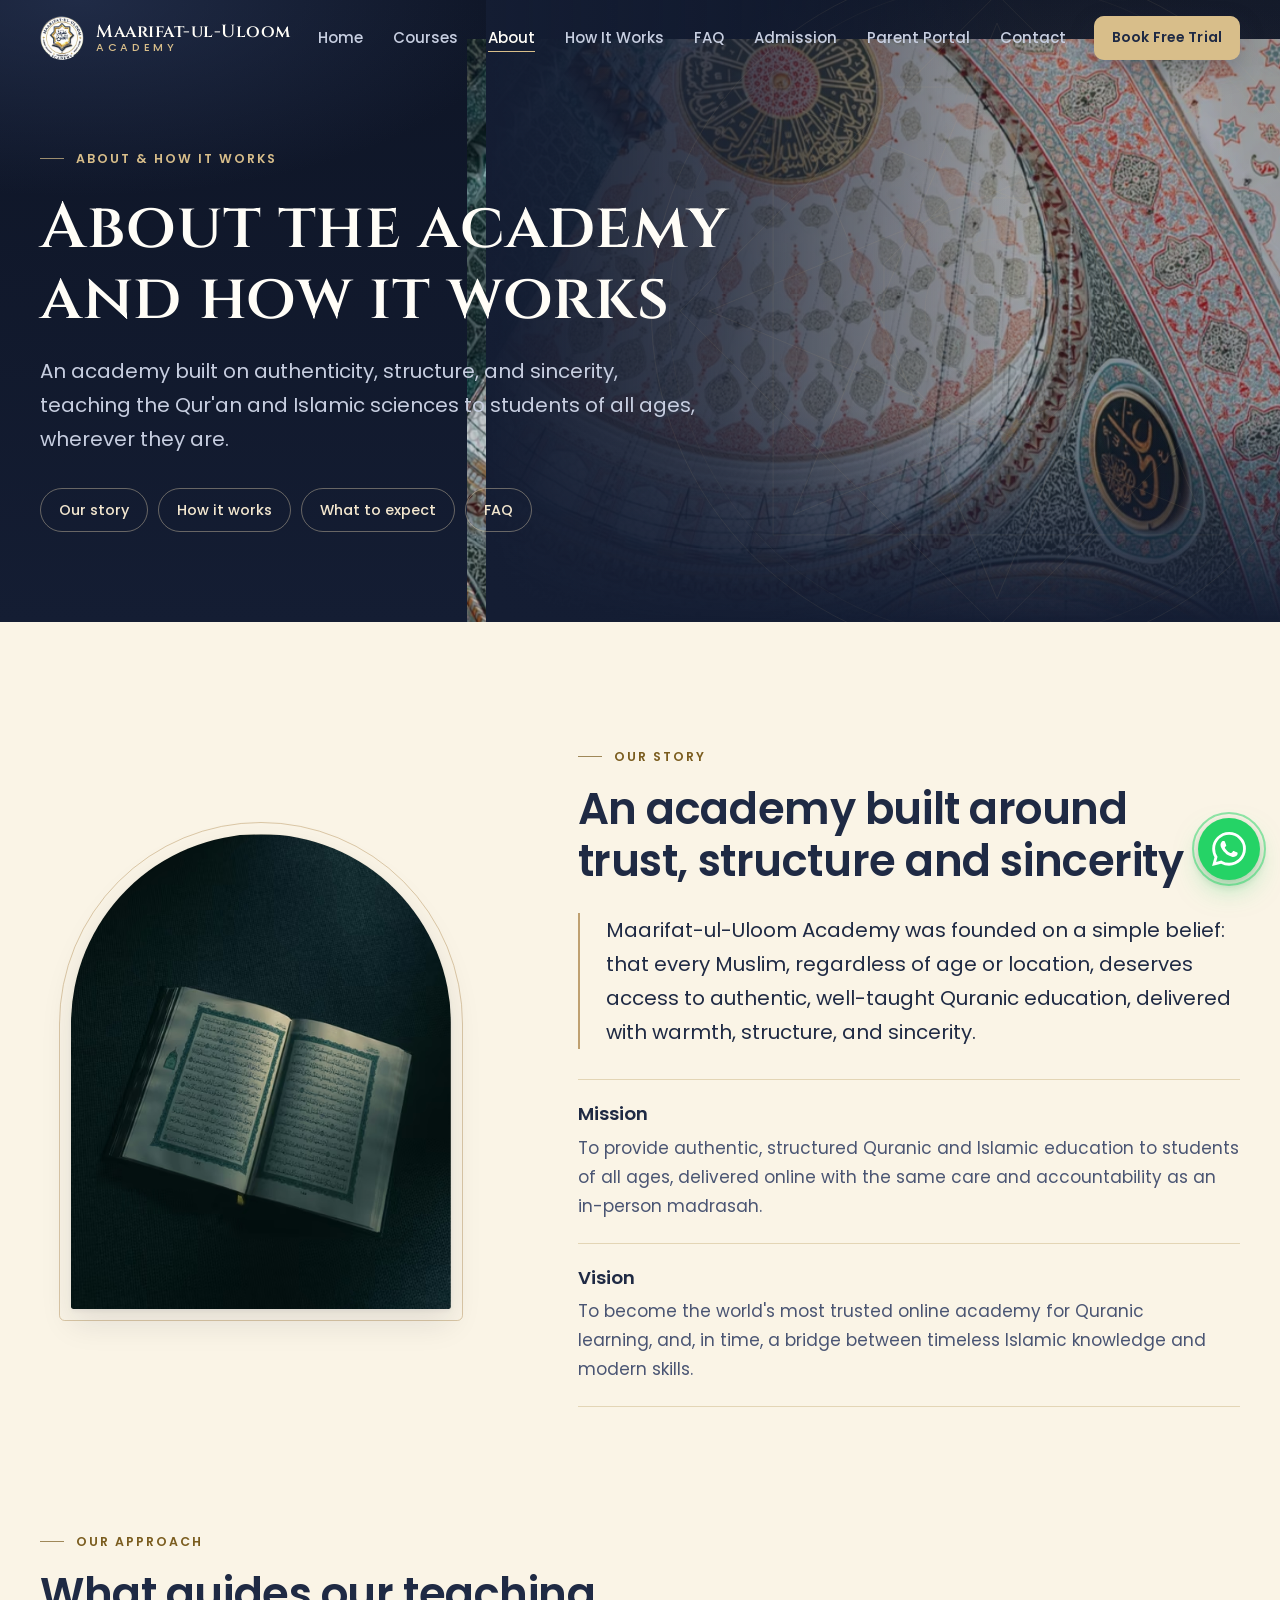
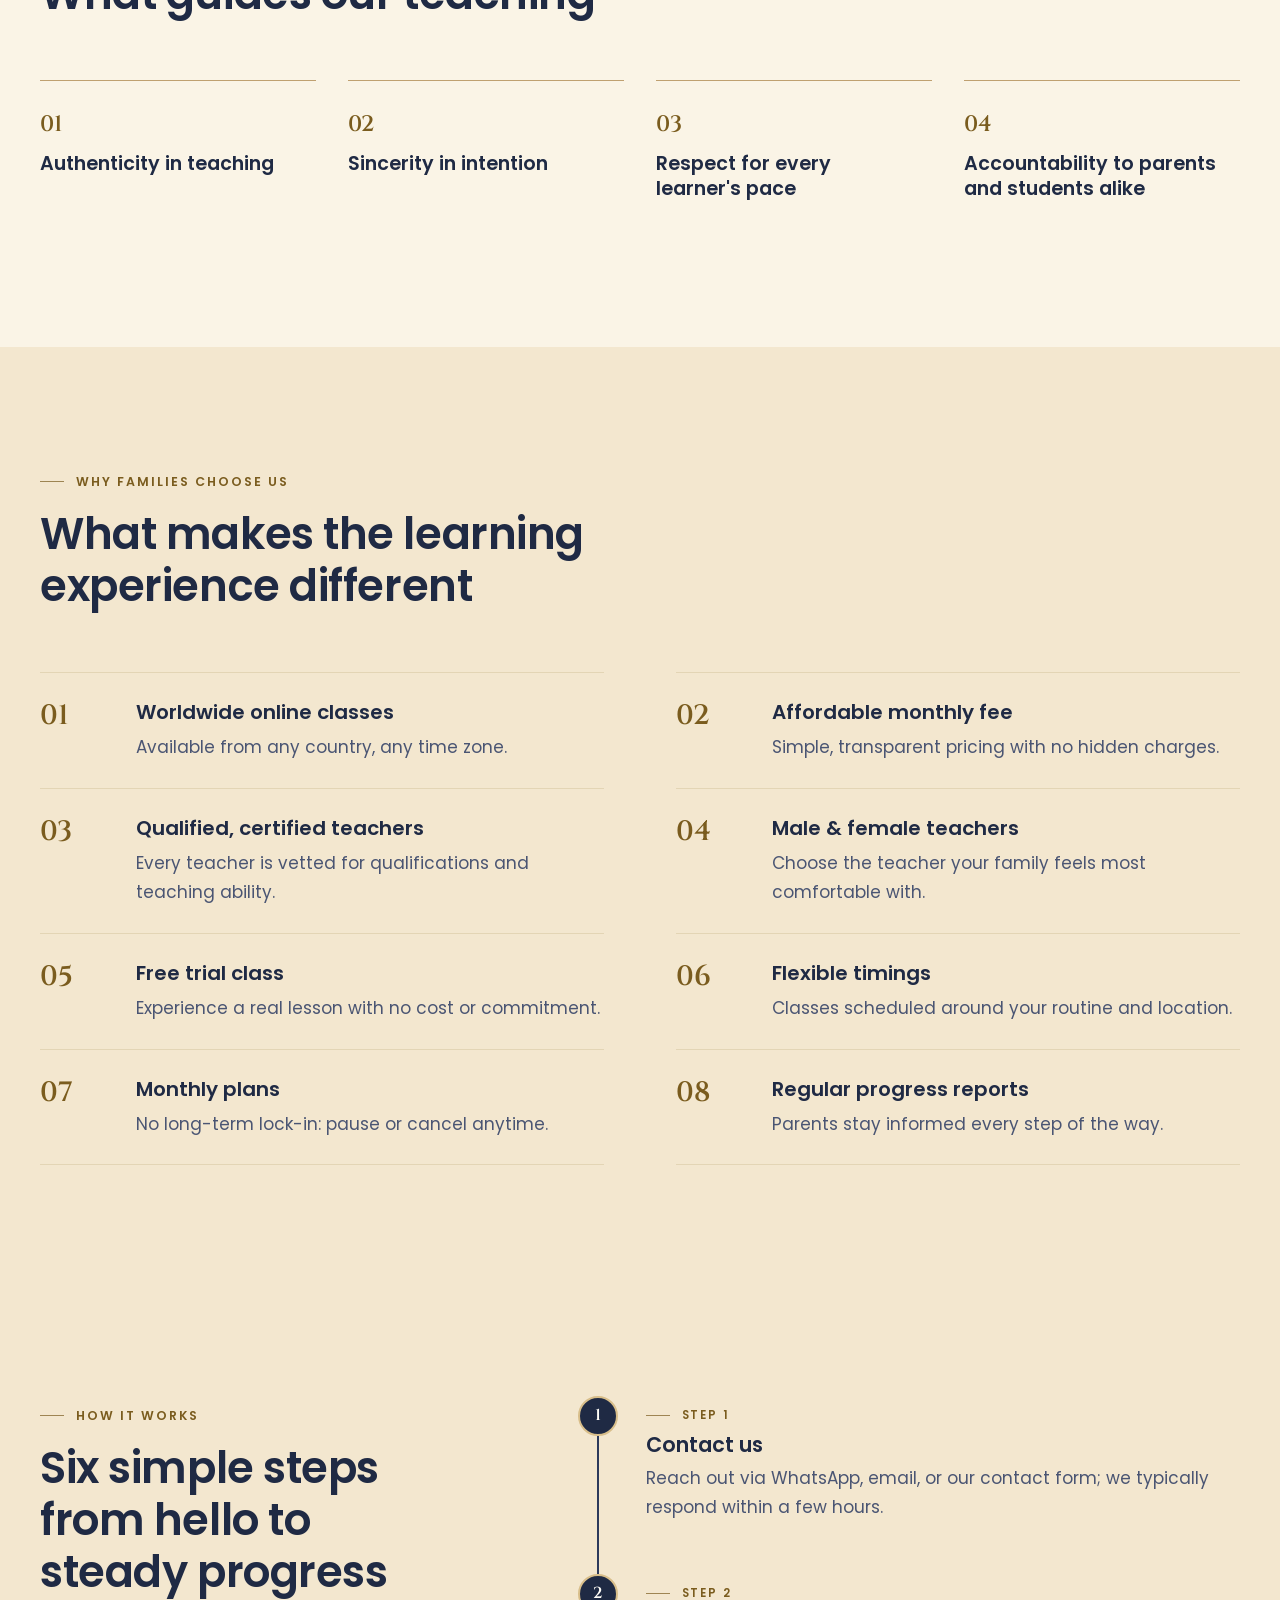
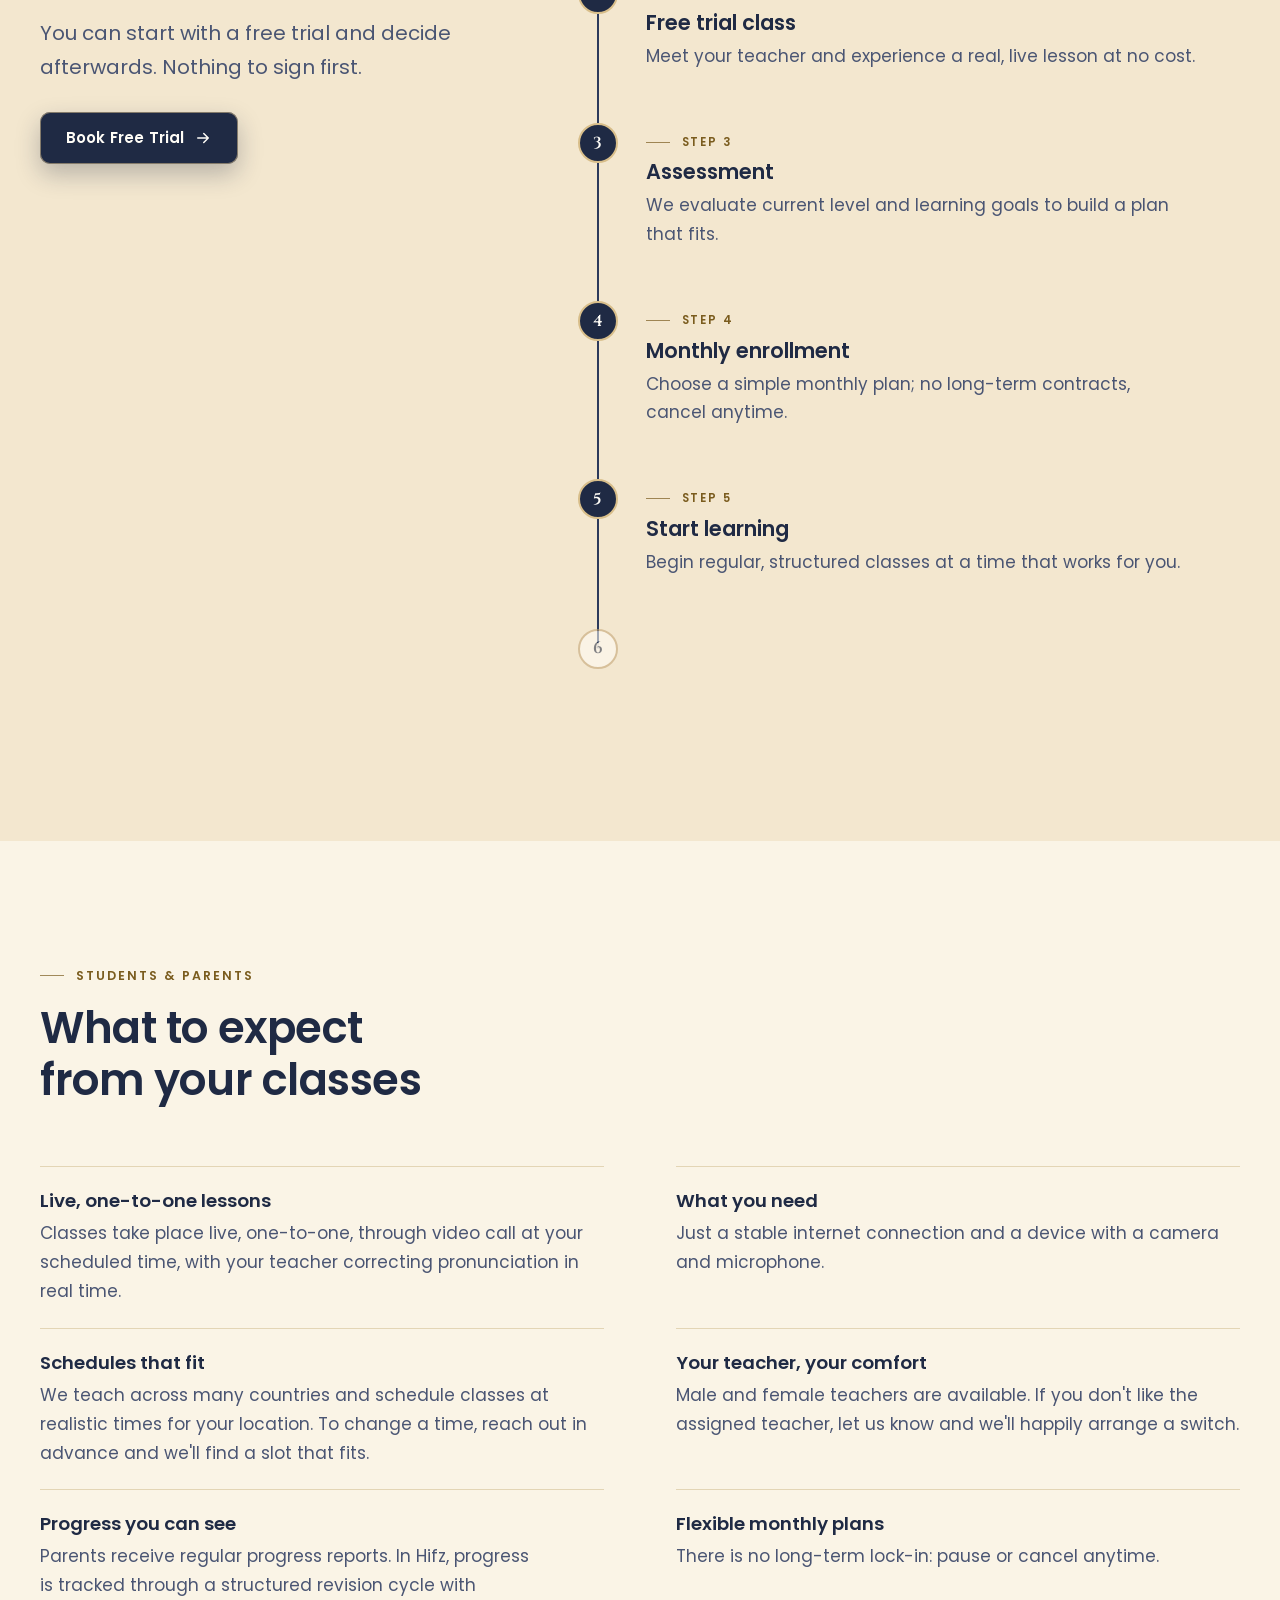
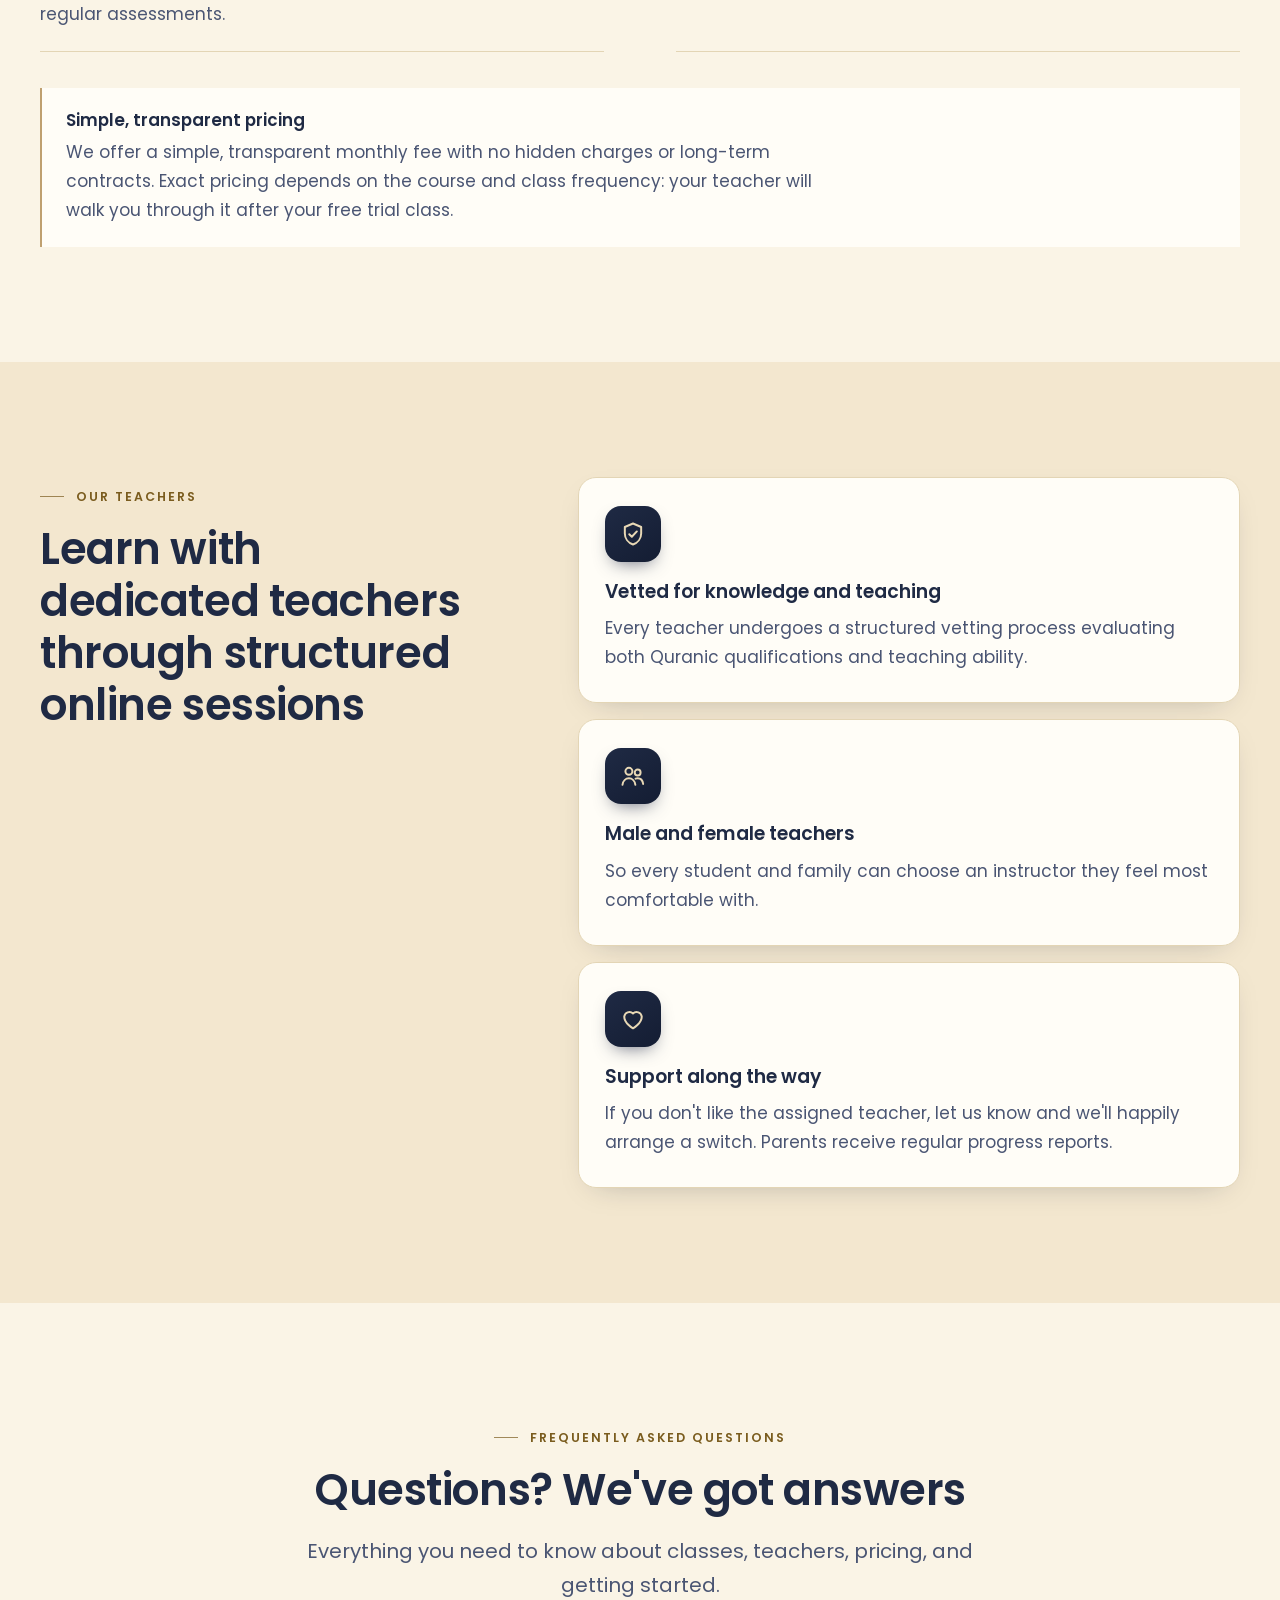
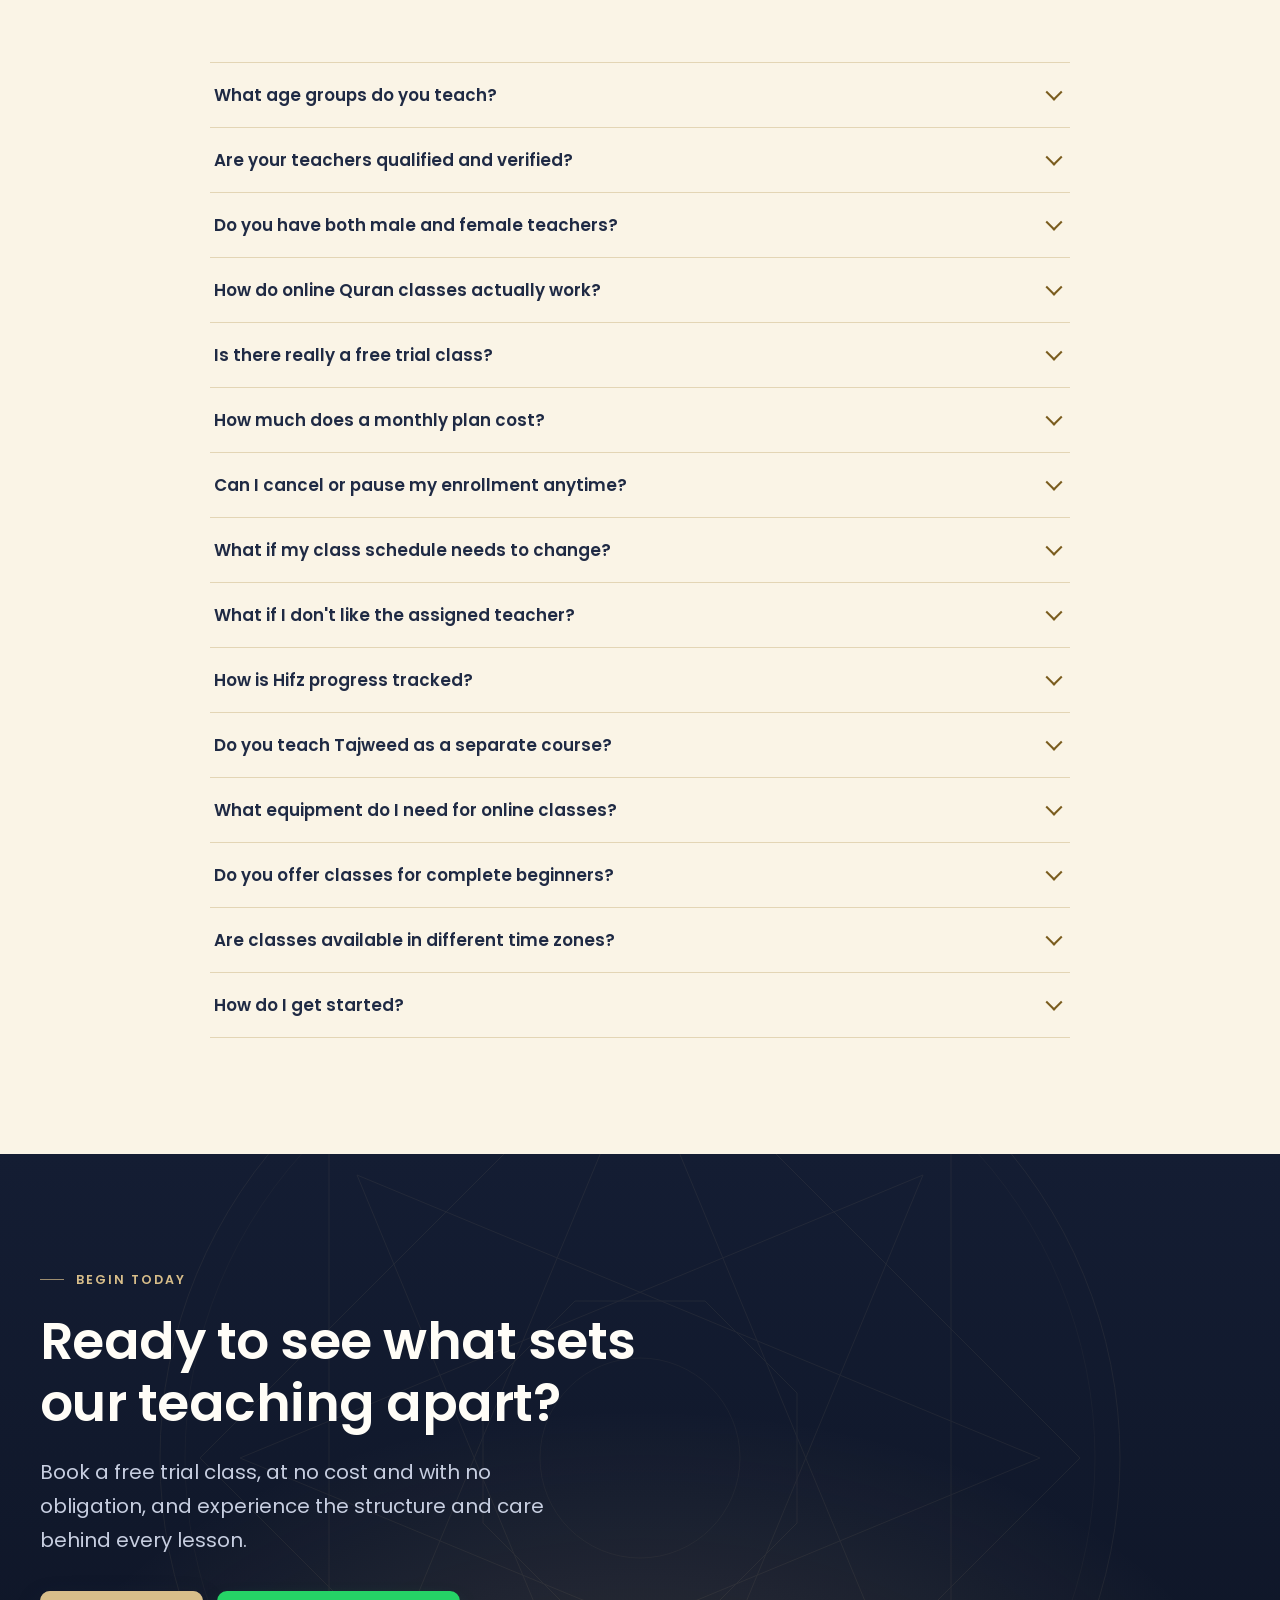
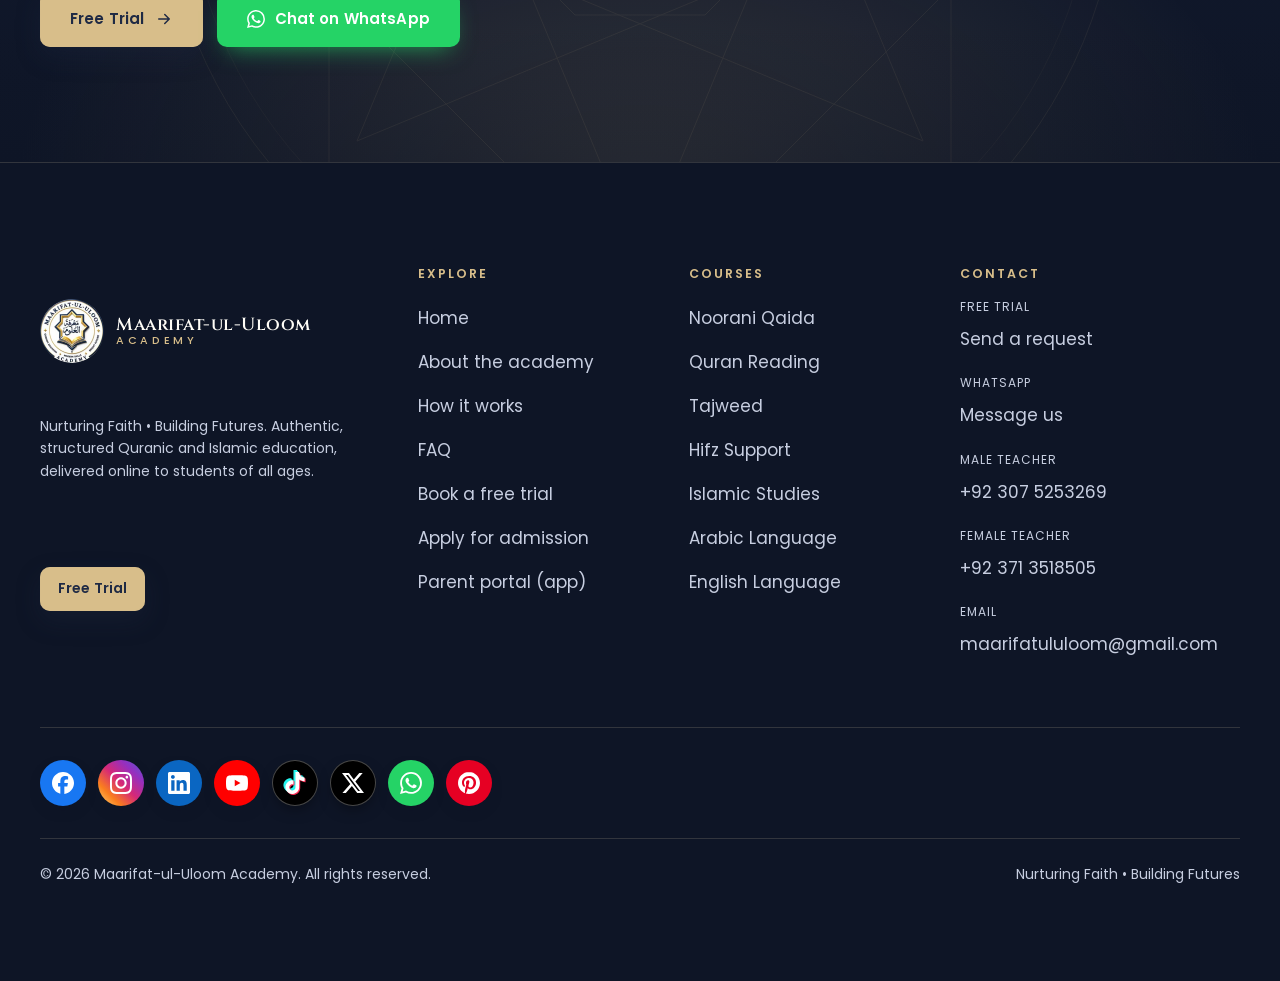
==== commit 4016d988: "Add Admission page (embedded form), Admission links in menu/footer, parent portal links to new URL" ====
--- a/about.html
+++ b/about.html
@@ -59,7 +59,7 @@
         <li><a href="about" aria-current="page">About</a></li>
         <li><a href="about#how-it-works">How It Works</a></li>
         <li><a href="about#faq">FAQ</a></li>
-        <li><a href="portal">Parent Portal</a></li>
+        <li><a href="admission">Admission</a></li><li><a href="portal">Parent Portal</a></li>
         <li><a href="contact">Contact</a></li>
       </ul>
     </nav>
@@ -84,7 +84,7 @@
         <li><a href="about" aria-current="page">About</a></li>
         <li><a href="about#how-it-works">How It Works</a></li>
         <li><a href="about#faq">FAQ</a></li>
-        <li><a href="portal">Parent Portal</a></li>
+        <li><a href="admission">Admission</a></li><li><a href="portal">Parent Portal</a></li>
         <li><a href="contact">Contact</a></li>
       </ul>
     </nav>
@@ -312,7 +312,7 @@
           <li><a href="about#how-it-works">How it works</a></li>
           <li><a href="about#faq">FAQ</a></li>
           <li><a href="contact">Book a free trial</a></li>
-          <li><a href="portal">Parent portal (app)</a></li>
+          <li><a href="admission">Apply for admission</a></li><li><a href="portal">Parent portal (app)</a></li>
         </ul>
       </nav>
 
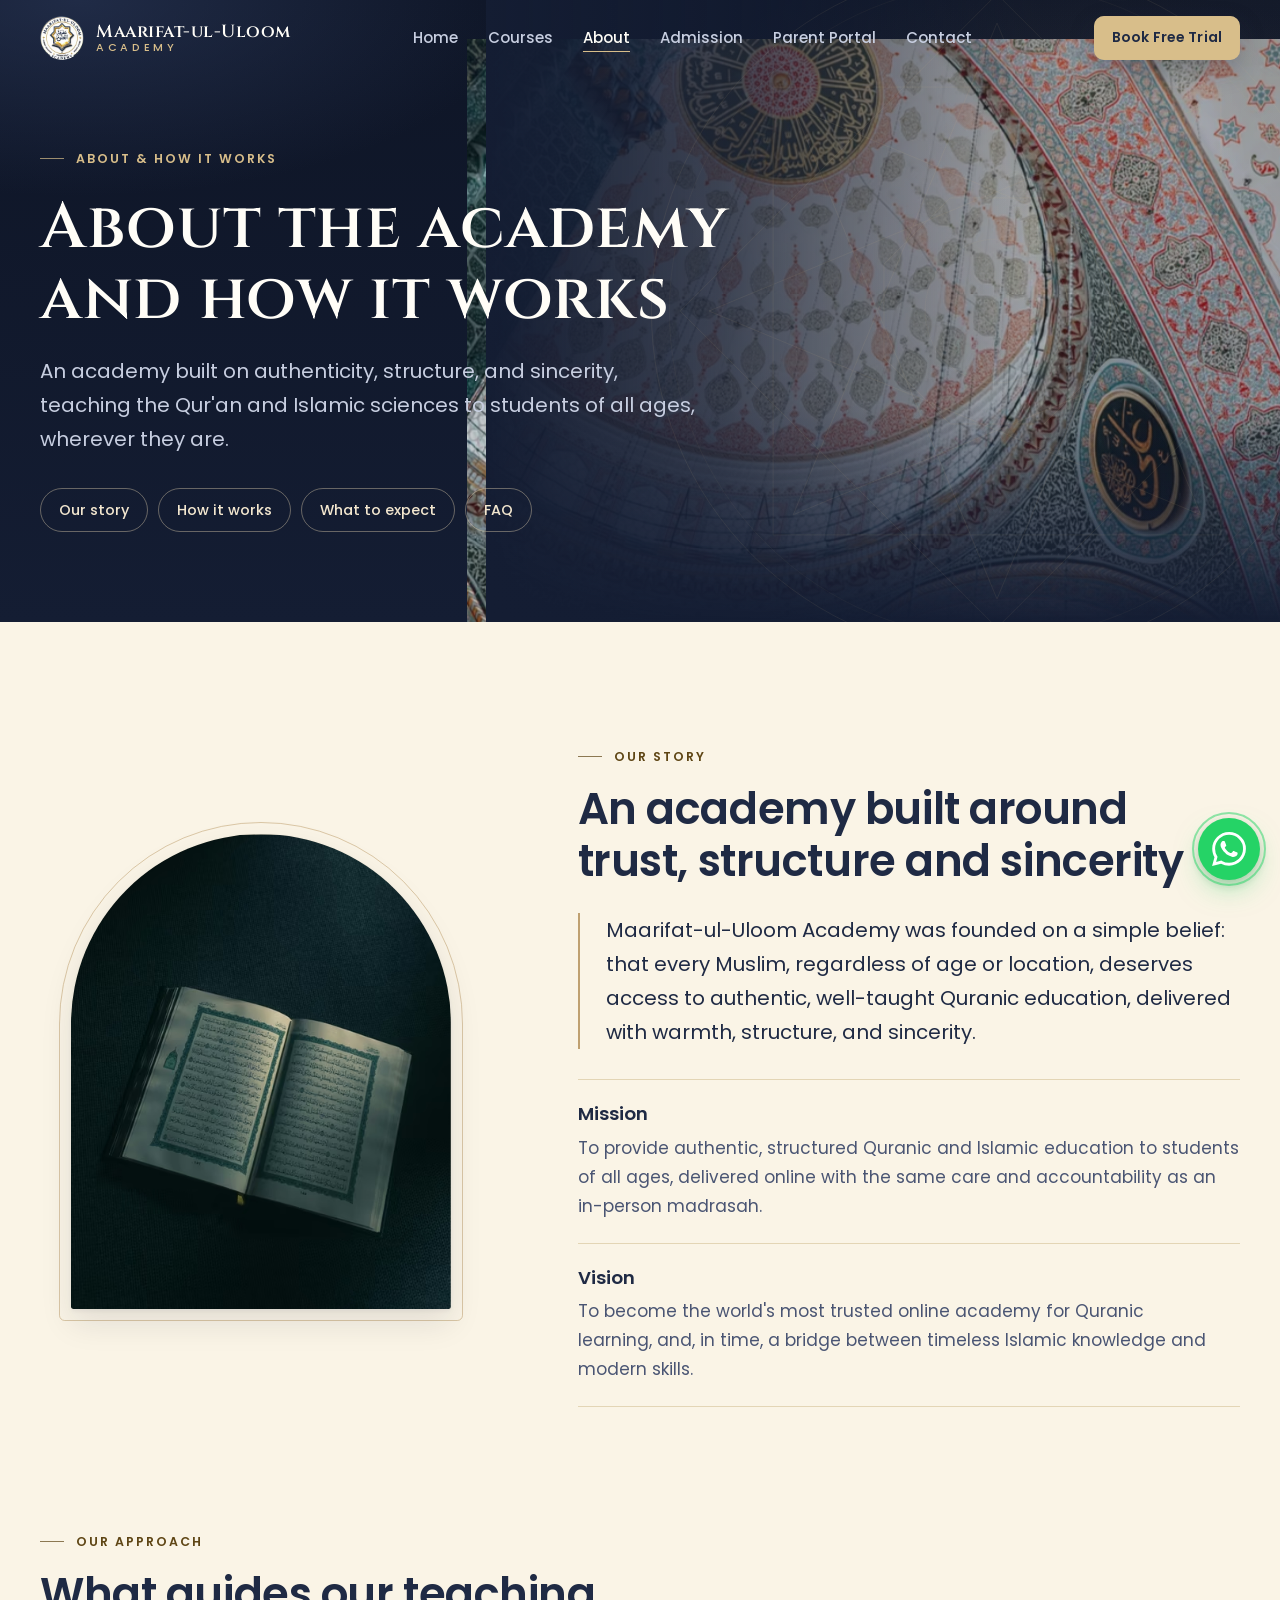
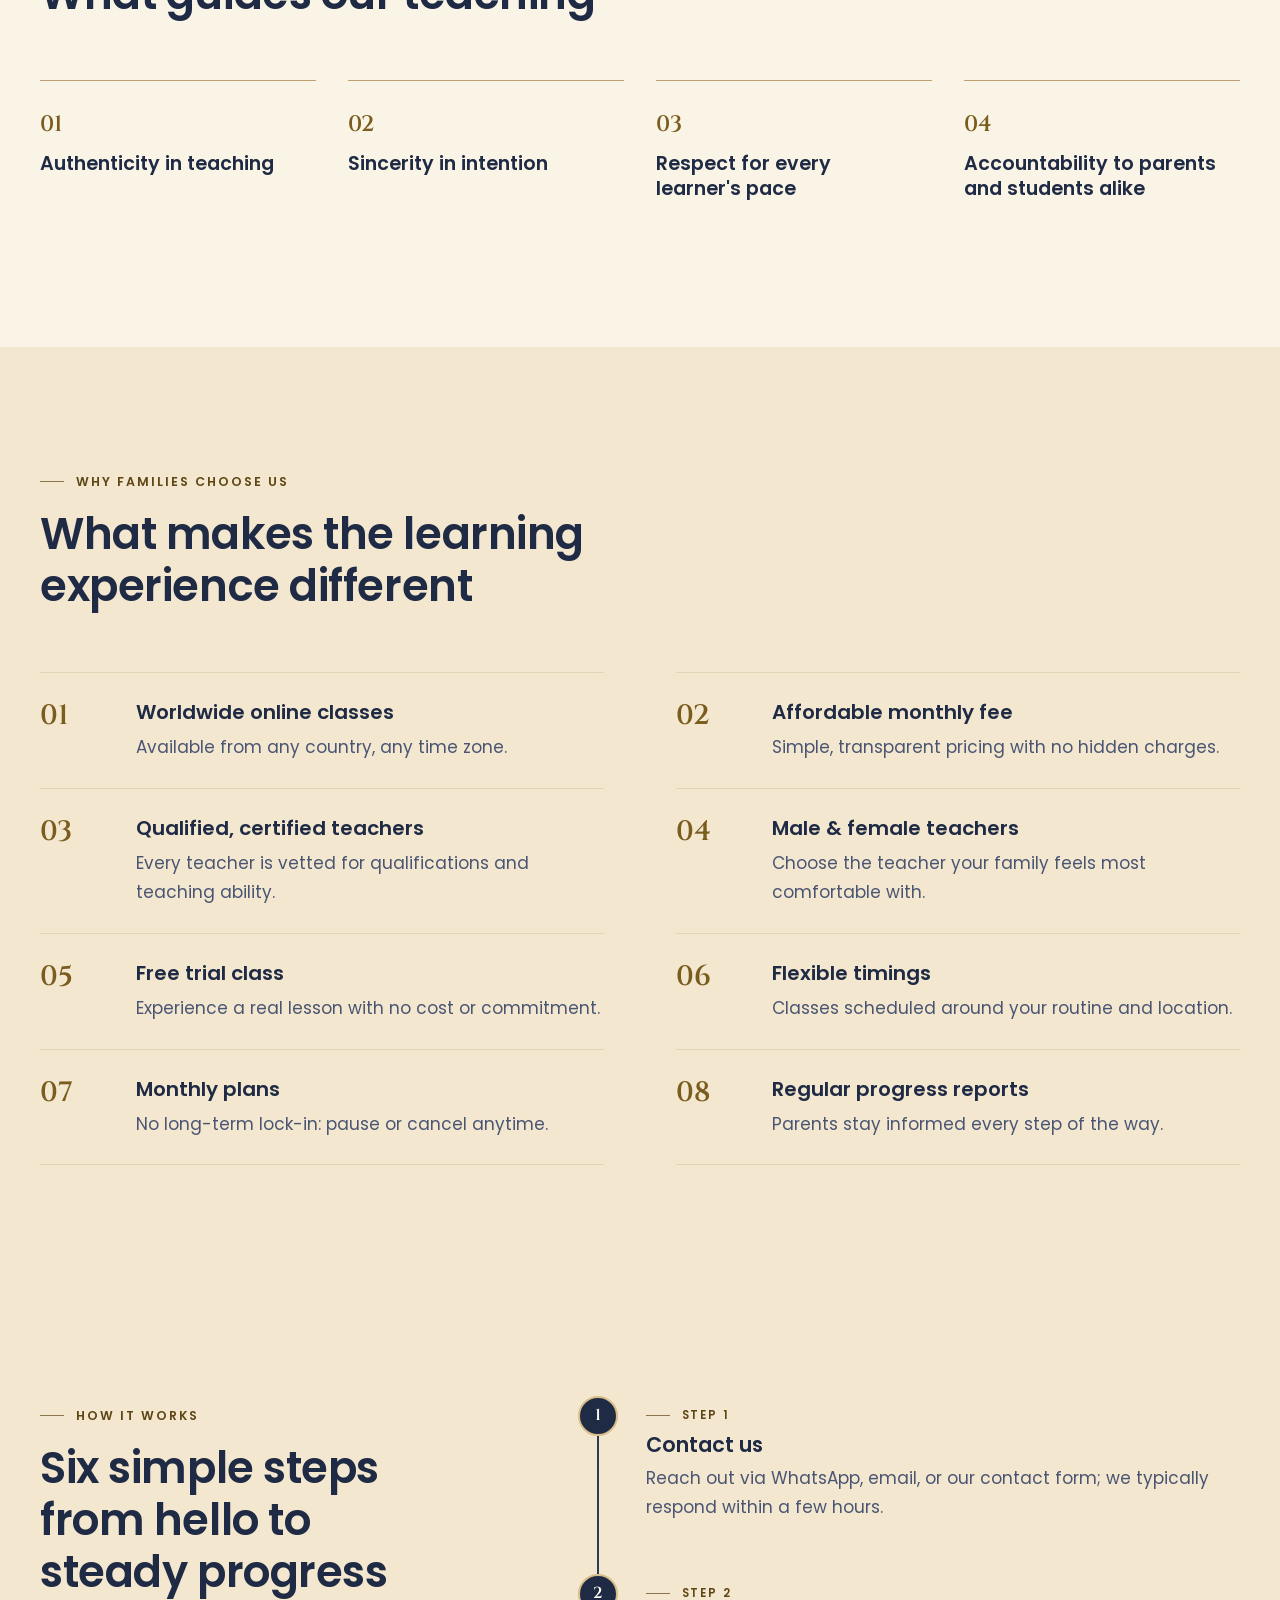
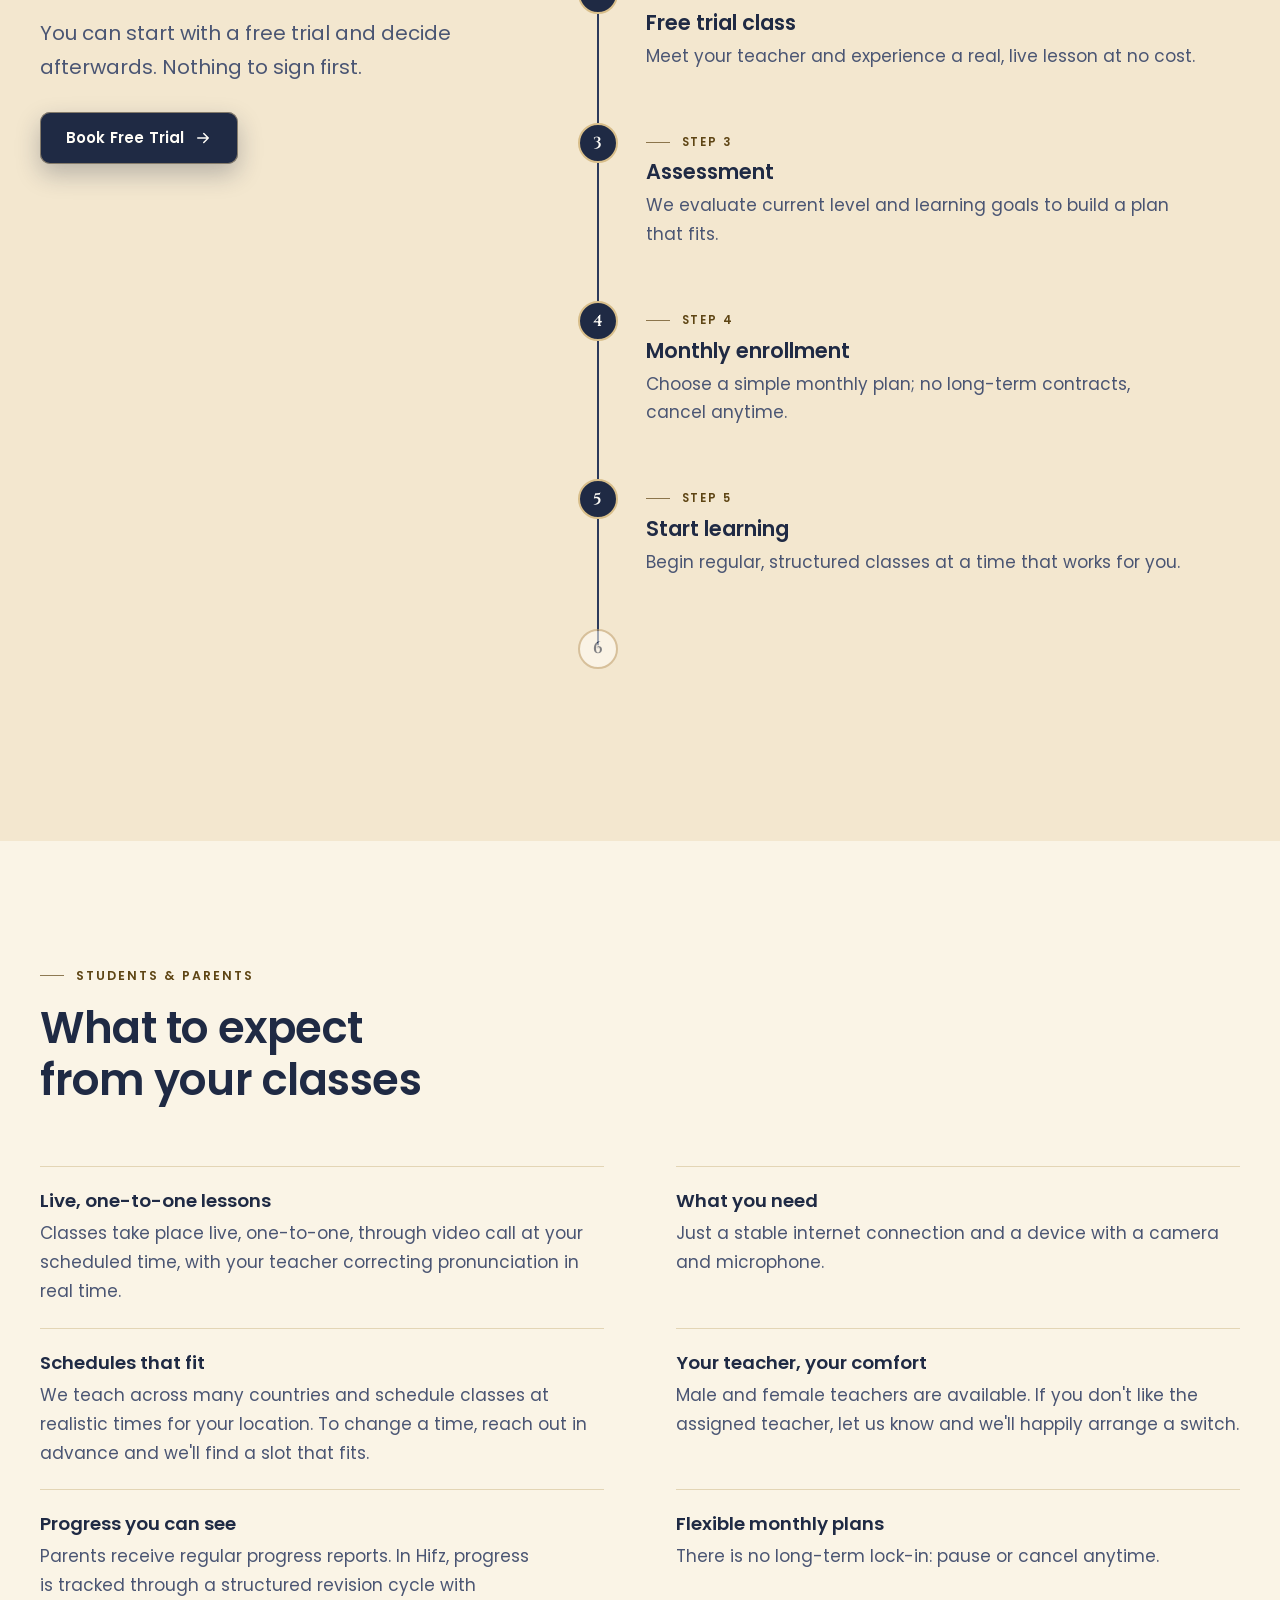
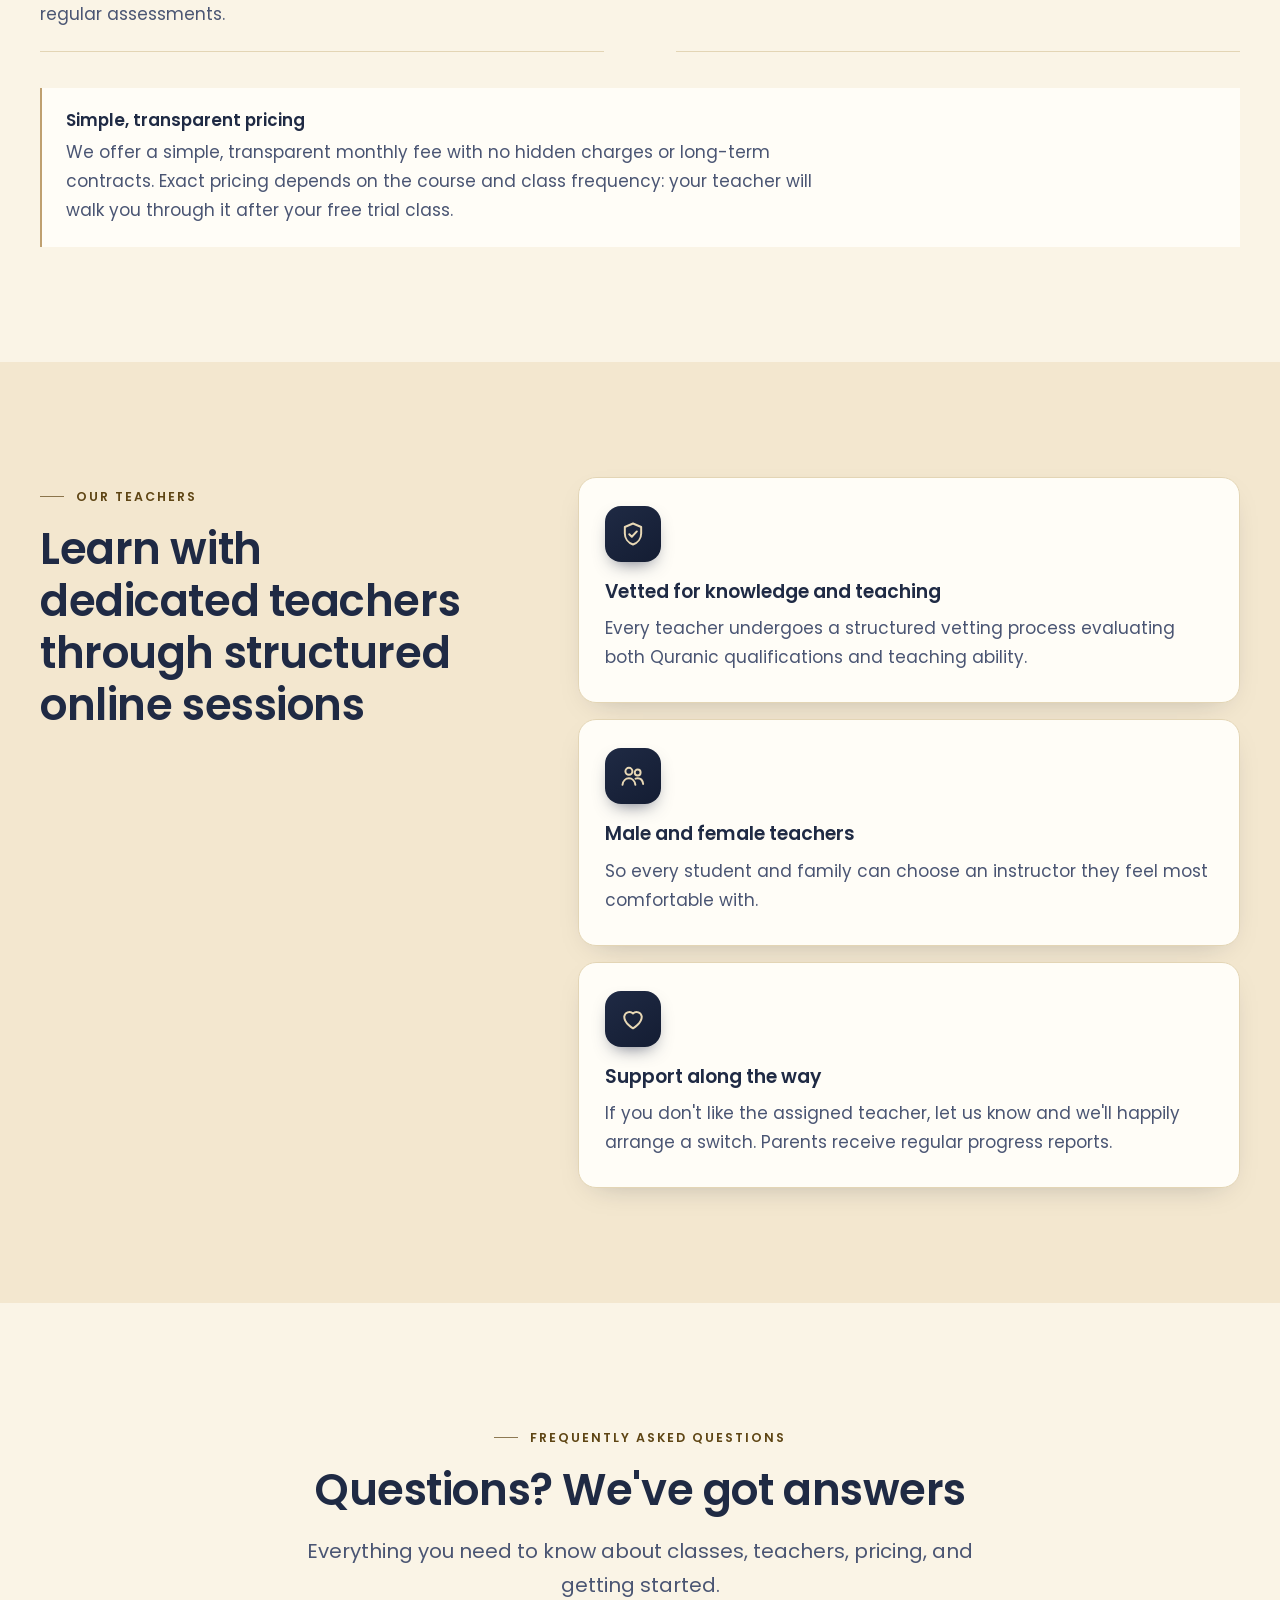
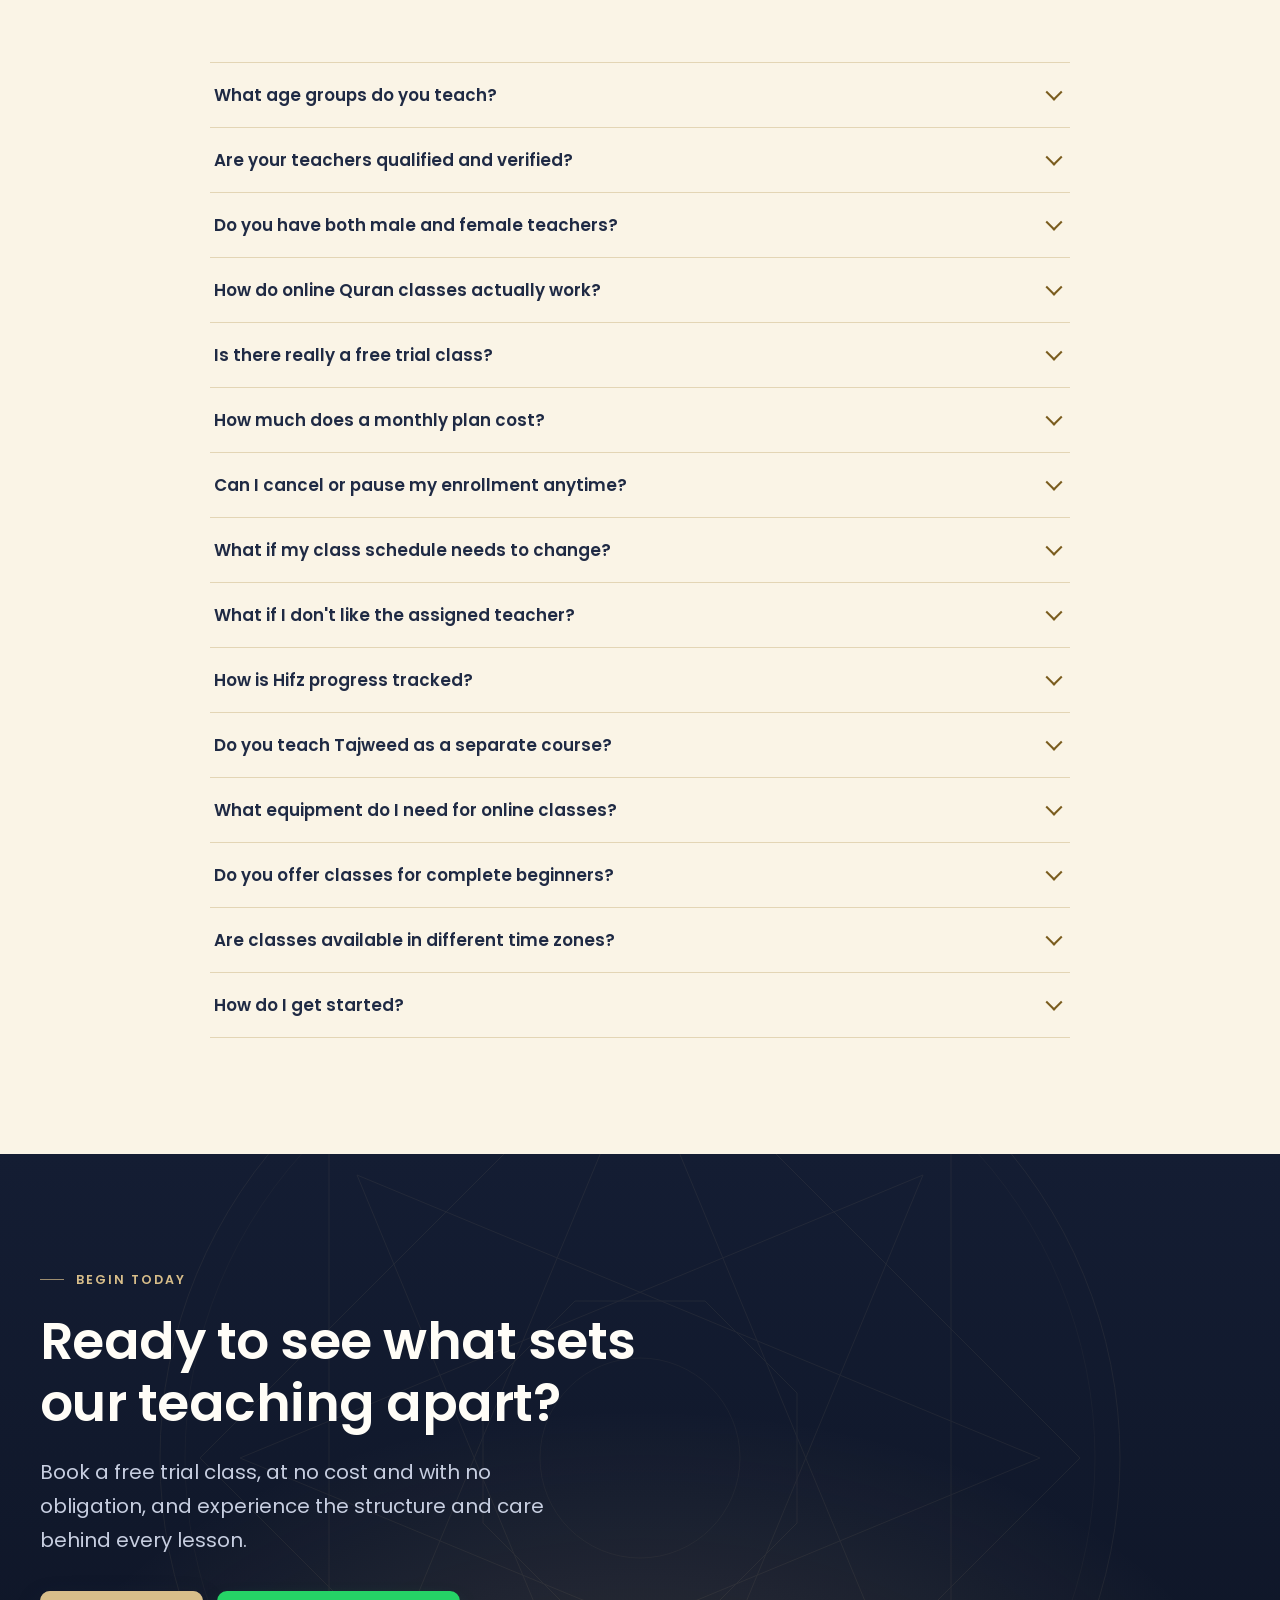
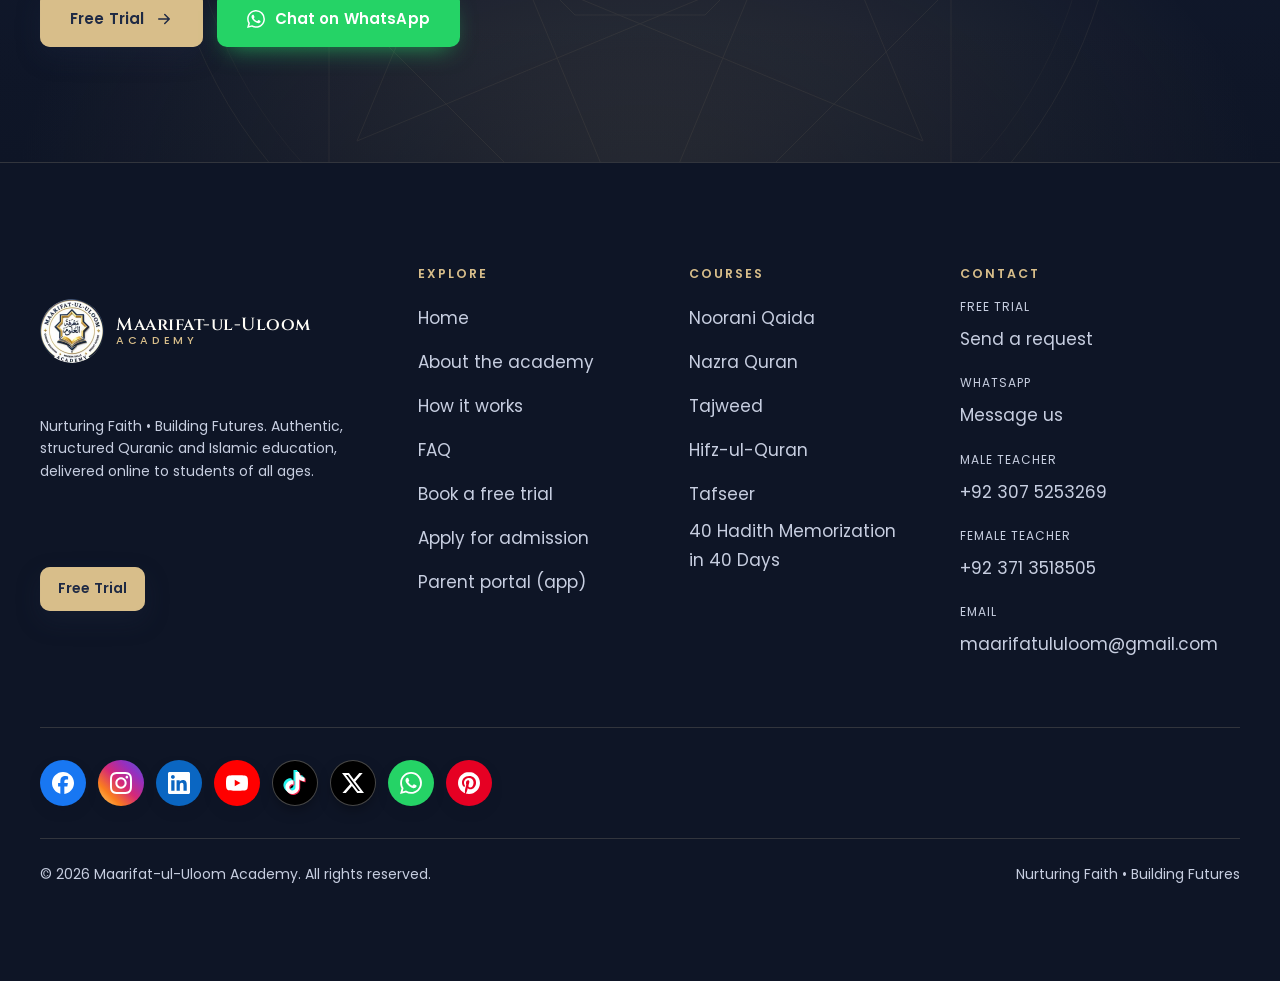
==== commit dedd34e2: "Courses: 6 courses (about)" ====
--- a/about.html
+++ b/about.html
@@ -263,7 +263,7 @@
       <details><summary>What if my class schedule needs to change?</summary><div class="faq__a"><p>Reach out to reschedule in advance and we'll find a slot that fits.</p></div></details>
       <details><summary>What if I don't like the assigned teacher?</summary><div class="faq__a"><p>Let us know and we'll happily arrange a switch.</p></div></details>
       <details><summary>How is Hifz progress tracked?</summary><div class="faq__a"><p>Through a structured revision cycle with regular assessments of new memorization and retention.</p></div></details>
-      <details><summary>Do you teach Tajweed as a separate course?</summary><div class="faq__a"><p>Yes, and its principles are also woven into our Quran Reading and Hifz courses.</p></div></details>
+      <details><summary>Do you teach Tajweed as a separate course?</summary><div class="faq__a"><p>Yes, and its principles are also woven into our Nazra Quran and Hifz courses.</p></div></details>
       <details><summary>What equipment do I need for online classes?</summary><div class="faq__a"><p>Just a stable internet connection and a device with a camera and microphone.</p></div></details>
       <details><summary>Do you offer classes for complete beginners?</summary><div class="faq__a"><p>Absolutely, our Noorani Qaida course is designed for absolute beginners.</p></div></details>
       <details><summary>Are classes available in different time zones?</summary><div class="faq__a"><p>Yes, we teach across many countries and schedule classes at realistic times for your location.</p></div></details>
@@ -320,12 +320,11 @@
         <h3 class="footer__h">Courses</h3>
         <ul>
           <li><a href="courses#noorani-qaida">Noorani Qaida</a></li>
-          <li><a href="courses#quran-reading">Quran Reading</a></li>
+          <li><a href="courses#quran-reading">Nazra Quran</a></li>
           <li><a href="courses#tajweed">Tajweed</a></li>
-          <li><a href="courses#hifz-support">Hifz Support</a></li>
-          <li><a href="courses#islamic-studies">Islamic Studies</a></li>
-          <li><a href="courses#arabic-language">Arabic Language</a></li>
-          <li><a href="courses#english-language">English Language</a></li>
+          <li><a href="courses#hifz-support">Hifz-ul-Quran</a></li>
+          <li><a href="courses#tafseer">Tafseer</a></li>
+        <li><a href="courses#hadith-40">40 Hadith Memorization in 40 Days</a></li>
         </ul>
       </nav>
 
--- a/assets/css/pages.css
+++ b/assets/css/pages.css
@@ -278,3 +278,17 @@
 }
 @keyframes ph-in { from { opacity: 0; transform: scale(1.04); } }
 @media (prefers-reduced-motion: reduce) { .page-hero__photo img { animation: none; } }
+
+/*ux-polish*/
+.nav li:has(>a[href="about#how-it-works"]),.nav li:has(>a[href="about#faq"]){display:none}
+footer li>a{display:inline-flex;align-items:center;min-height:44px}
+footer .social-btn{min-width:44px;min-height:44px}
+
+/*cta-band*/
+.cta-band{background:var(--bg-alt,#F3E7CF);padding:28px 0;border-block:1px solid rgba(122,92,30,.2)}
+.cta-band__in{display:flex;flex-wrap:wrap;gap:14px;align-items:center;justify-content:center;text-align:center}
+.cta-band p{margin:0;font-weight:600;font-size:1.05rem;color:#3d2e0c;flex:1 1 280px;max-width:520px}
+.section:not(.theme-dark) .label,.cta-band .label{color:#5E4514}
+
+/*pin-short*/
+.pathway__pin.is-pinned{height:calc(100vh + 120vh)}
